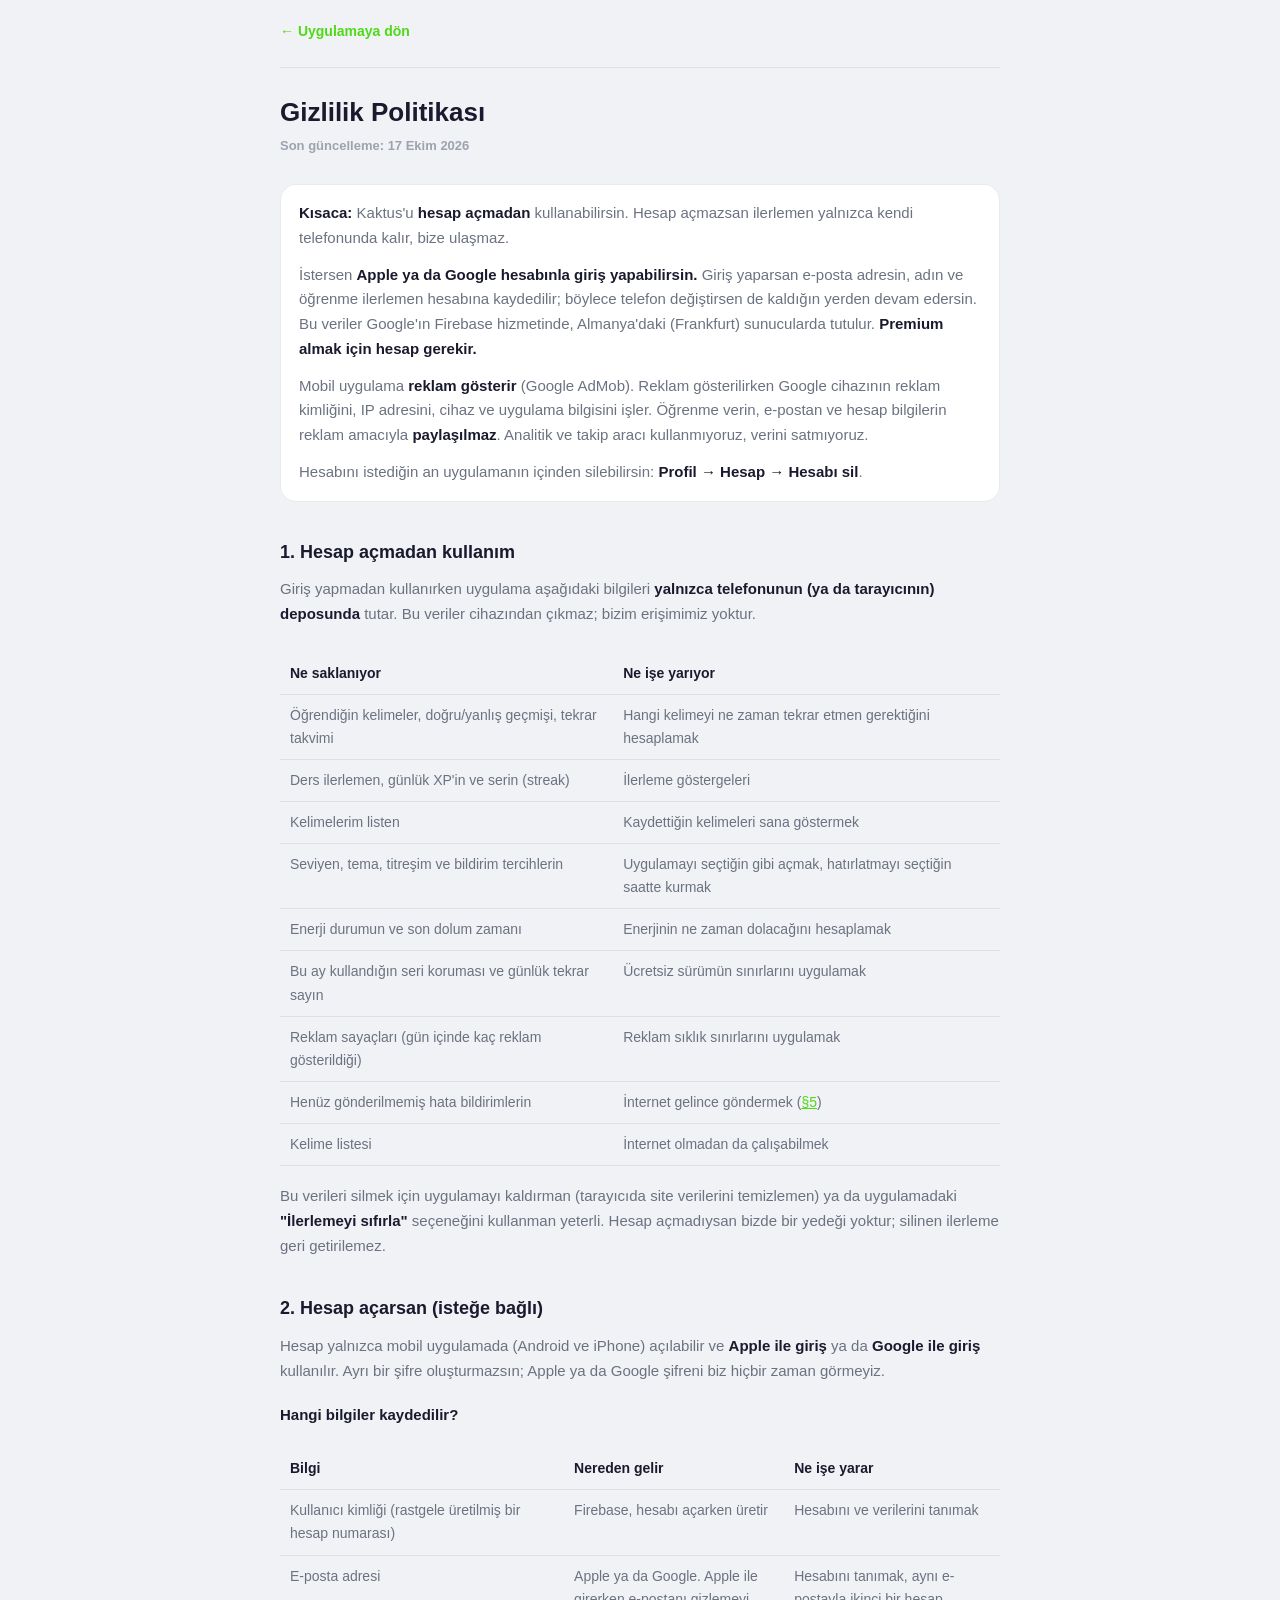
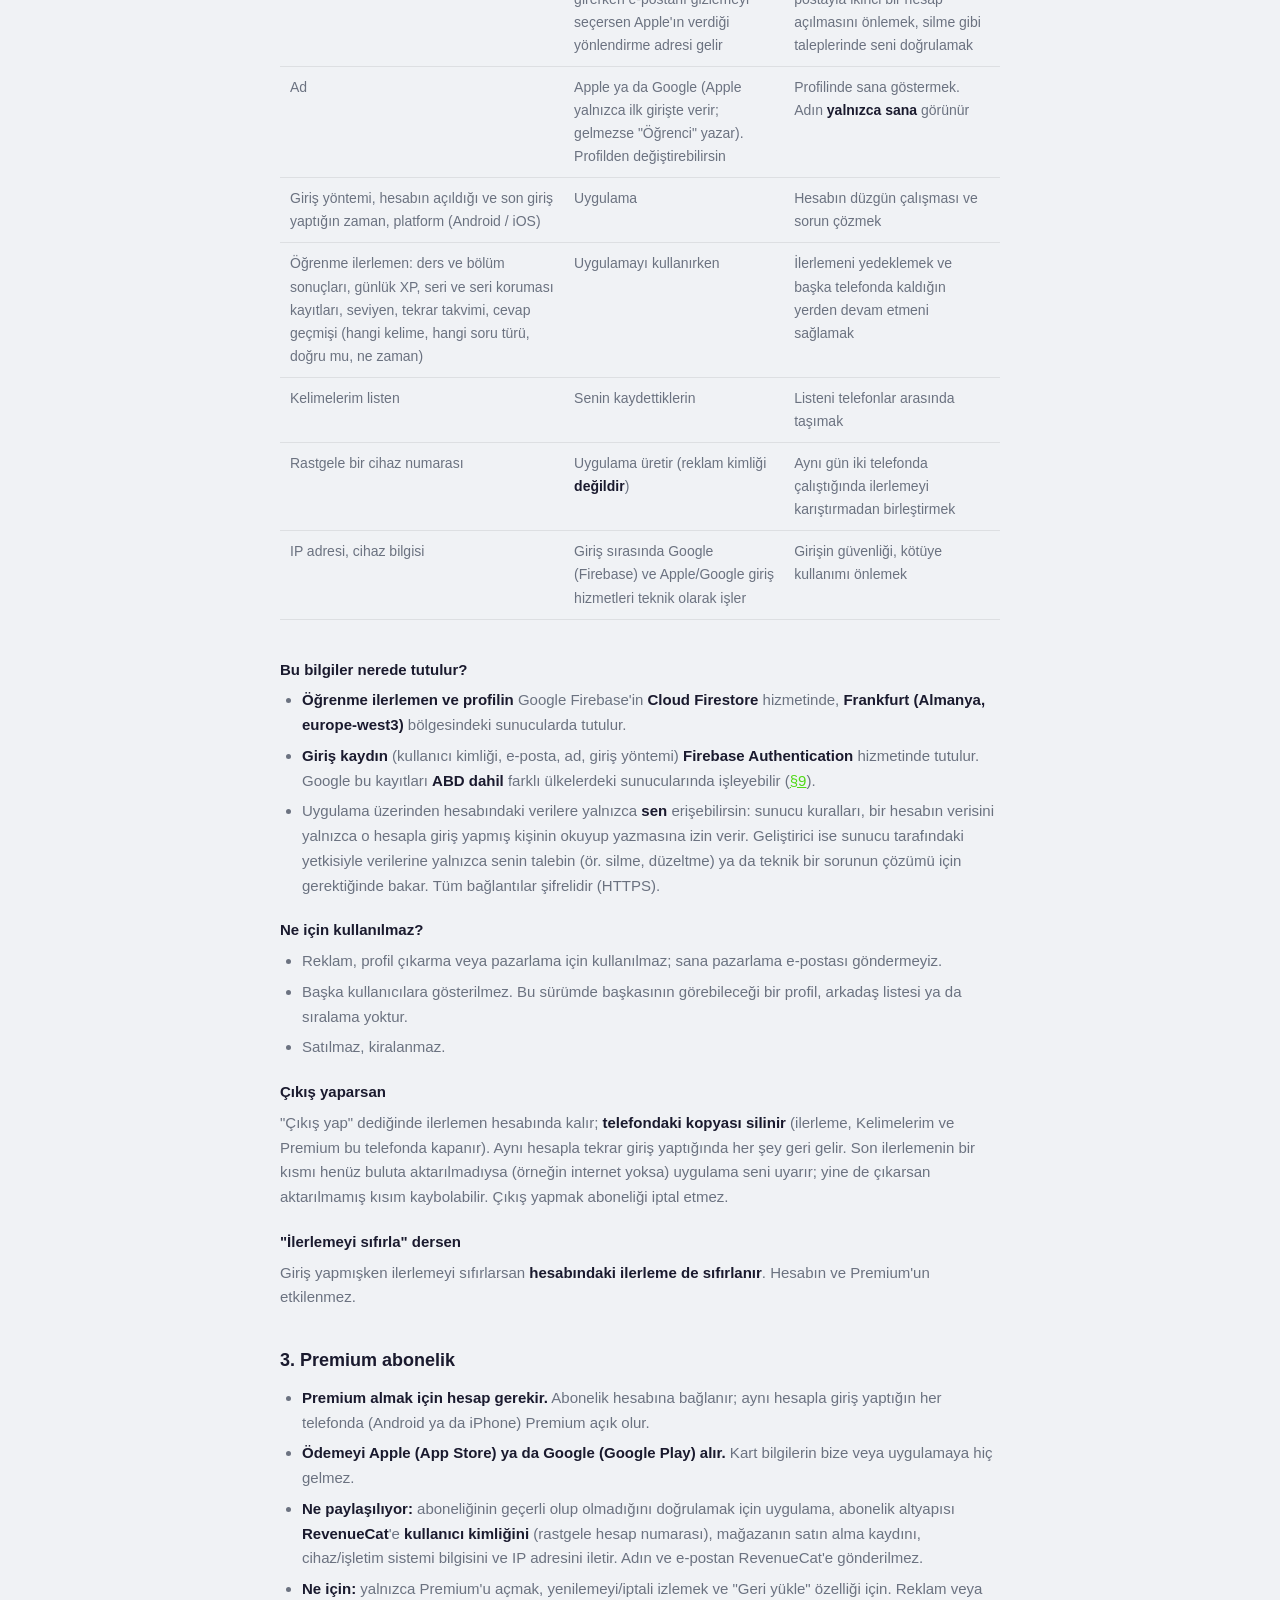
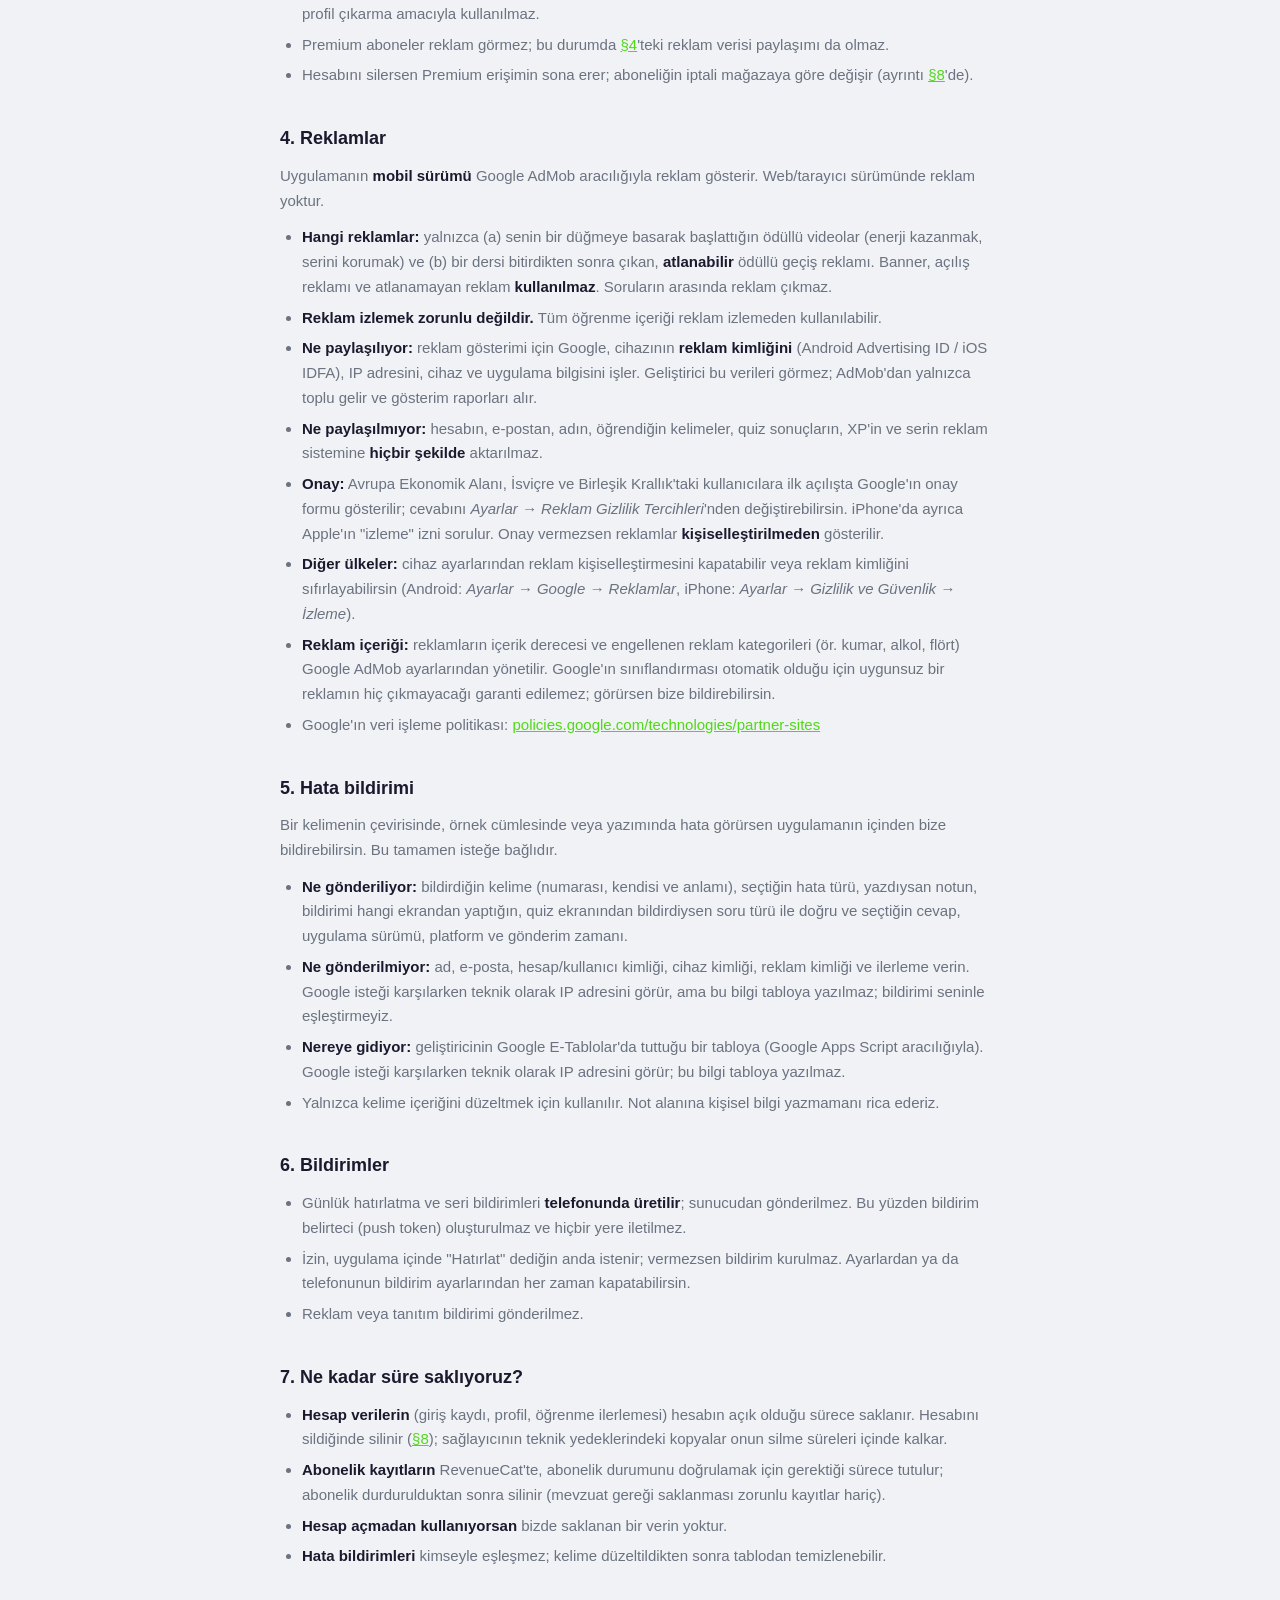
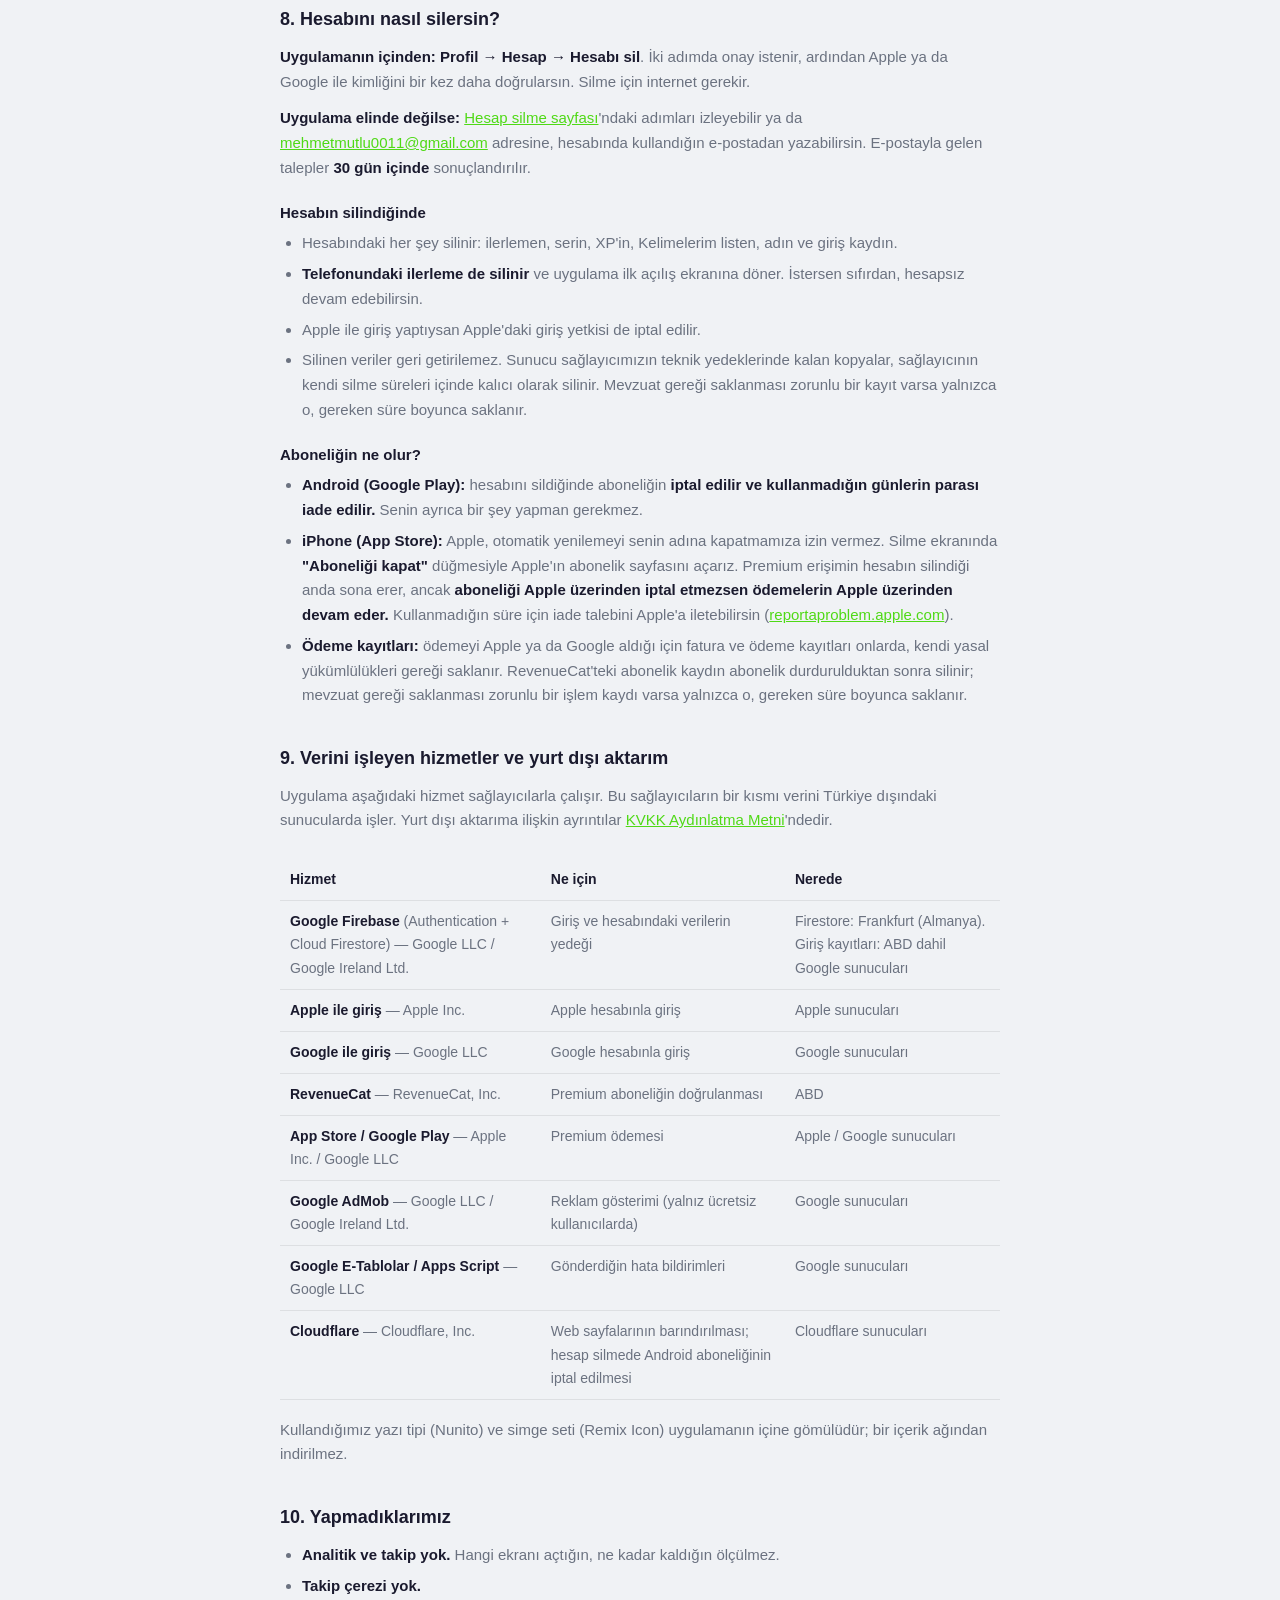
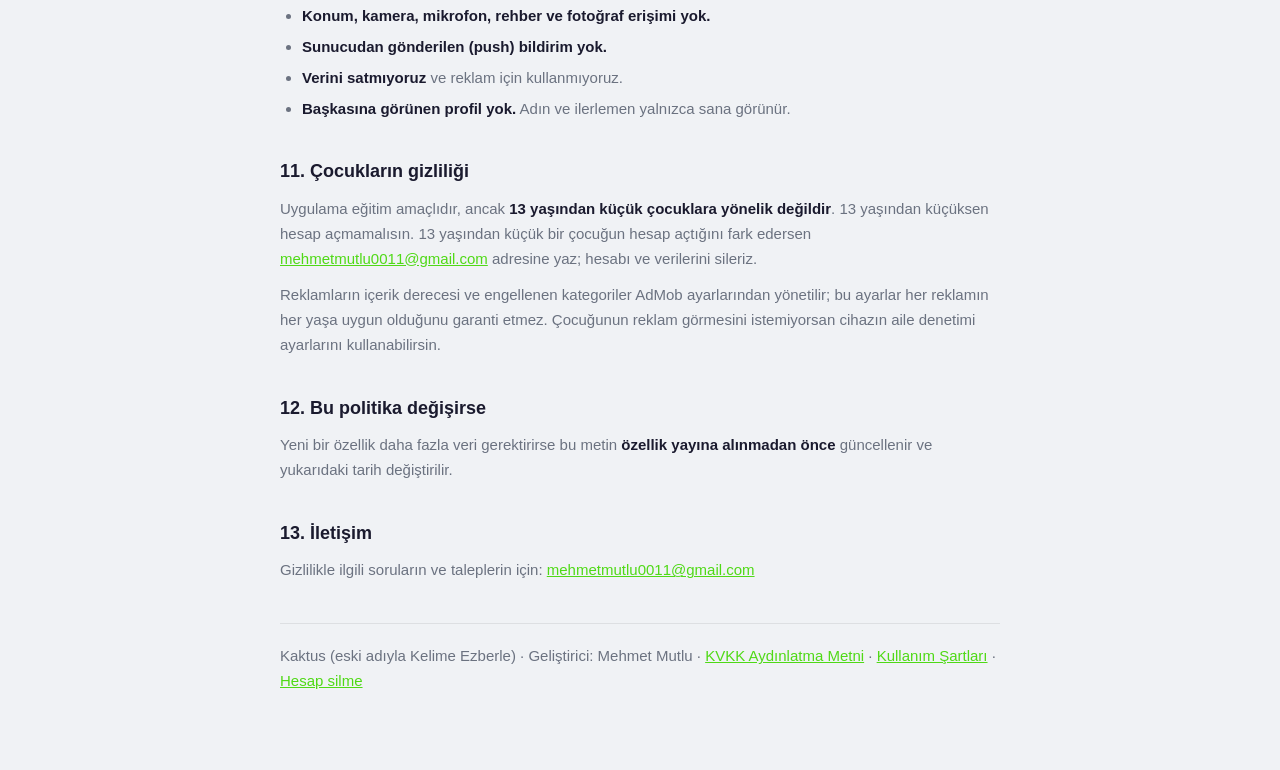
==== gizlilik.html @ 7b389cc6 "Yasal metinler guncellendi (kaynak: wordmaster/yasal)" ====
<!DOCTYPE html>
<html lang="tr">
<head>
<meta charset="UTF-8">
<meta name="viewport" content="width=device-width, initial-scale=1.0, viewport-fit=cover">
<meta name="theme-color" content="#0F172A">
<meta name="description" content="Kaktus gizlilik politikası — hangi verilerin saklandığı, kimlerin işlediği ve nasıl silebileceğin.">
<title>Gizlilik Politikası – Kaktus</title>
<link rel="icon" type="image/svg+xml" href="../favicon.svg">
<link rel="stylesheet" href="../css/vendor/nunito.css">
<link rel="stylesheet" href="yasal.css">
<script>
  /* Uygulamadaki tema secimini yansit (localStorage: wm_theme).
     Secim YOKSA cihazin temasina uyulur — sabit 'dark' varsayimi, telefonu
     acik temada olan kullaniciya koyu sayfa aciyordu (A5/A6 ile ayni karar).
     Okunamazsa koyu tema varsayilan kalir. */
  try {
    var tema = localStorage.getItem('wm_theme');
    if (tema !== 'light' && tema !== 'dark') {
      tema = (window.matchMedia && matchMedia('(prefers-color-scheme: light)').matches) ? 'light' : 'dark';
    }
    document.documentElement.dataset.theme = tema;
    var m = document.querySelector('meta[name="theme-color"]');
    if (m) m.setAttribute('content', tema === 'light' ? '#F0F2F5' : '#0F172A');
  } catch (e) { document.documentElement.dataset.theme = 'dark'; }
</script>
</head>
<body>
<div class="yasal-sarmal">
  <div class="yasal-ust">
    <a class="yasal-geri" href="../index.html">&larr; Uygulamaya dön</a>
  </div>


  <h1>Gizlilik Politikası</h1>
  <p class="yasal-tarih">Son güncelleme: 17 Ekim 2026</p>

  <div class="yasal-kutu">
    <p><strong>Kısaca:</strong> Kaktus'u <strong>hesap açmadan</strong> kullanabilirsin.
    Hesap açmazsan ilerlemen yalnızca kendi telefonunda kalır, bize ulaşmaz.</p>
    <p>İstersen <strong>Apple ya da Google hesabınla giriş yapabilirsin.</strong> Giriş yaparsan
    e-posta adresin, adın ve öğrenme ilerlemen hesabına kaydedilir; böylece telefon değiştirsen de
    kaldığın yerden devam edersin. Bu veriler Google'ın Firebase hizmetinde, Almanya'daki
    (Frankfurt) sunucularda tutulur. <strong>Premium almak için hesap gerekir.</strong></p>
    <p>Mobil uygulama <strong>reklam gösterir</strong> (Google AdMob). Reklam gösterilirken Google
    cihazının reklam kimliğini, IP adresini, cihaz ve uygulama bilgisini işler. Öğrenme verin,
    e-postan ve hesap bilgilerin reklam amacıyla <strong>paylaşılmaz</strong>. Analitik ve takip aracı kullanmıyoruz, verini satmıyoruz.</p>
    <p>Hesabını istediğin an uygulamanın içinden silebilirsin: <strong>Profil → Hesap → Hesabı sil</strong>.</p>
  </div>

  <h2 id="hesapsiz">1. Hesap açmadan kullanım</h2>
  <p>Giriş yapmadan kullanırken uygulama aşağıdaki bilgileri <strong>yalnızca telefonunun
  (ya da tarayıcının) deposunda</strong> tutar. Bu veriler cihazından çıkmaz; bizim erişimimiz yoktur.</p>

  <div class="yasal-kaydir">
  <table>
    <tr><th>Ne saklanıyor</th><th>Ne işe yarıyor</th></tr>
    <tr><td>Öğrendiğin kelimeler, doğru/yanlış geçmişi, tekrar takvimi</td><td>Hangi kelimeyi ne zaman tekrar etmen gerektiğini hesaplamak</td></tr>
    <tr><td>Ders ilerlemen, günlük XP'in ve serin (streak)</td><td>İlerleme göstergeleri</td></tr>
    <tr><td>Kelimelerim listen</td><td>Kaydettiğin kelimeleri sana göstermek</td></tr>
    <tr><td>Seviyen, tema, titreşim ve bildirim tercihlerin</td><td>Uygulamayı seçtiğin gibi açmak, hatırlatmayı seçtiğin saatte kurmak</td></tr>
    <tr><td>Enerji durumun ve son dolum zamanı</td><td>Enerjinin ne zaman dolacağını hesaplamak</td></tr>
    <tr><td>Bu ay kullandığın seri koruması ve günlük tekrar sayın</td><td>Ücretsiz sürümün sınırlarını uygulamak</td></tr>
    <tr><td>Reklam sayaçları (gün içinde kaç reklam gösterildiği)</td><td>Reklam sıklık sınırlarını uygulamak</td></tr>
    <tr><td>Henüz gönderilmemiş hata bildirimlerin</td><td>İnternet gelince göndermek (<a href="#hata-bildirimi">§5</a>)</td></tr>
    <tr><td>Kelime listesi</td><td>İnternet olmadan da çalışabilmek</td></tr>
  </table>
  </div>
  <p>Bu verileri silmek için uygulamayı kaldırman (tarayıcıda site verilerini temizlemen) ya da
  uygulamadaki <strong>"İlerlemeyi sıfırla"</strong> seçeneğini kullanman yeterli. Hesap
  açmadıysan bizde bir yedeği yoktur; silinen ilerleme geri getirilemez.</p>

  <h2 id="hesap">2. Hesap açarsan (isteğe bağlı)</h2>
  <p>Hesap yalnızca mobil uygulamada (Android ve iPhone) açılabilir ve
  <strong>Apple ile giriş</strong> ya da <strong>Google ile giriş</strong> kullanılır.
  Ayrı bir şifre oluşturmazsın; Apple ya da Google şifreni biz hiçbir zaman görmeyiz.</p>

  <h3>Hangi bilgiler kaydedilir?</h3>
  <div class="yasal-kaydir">
  <table>
    <tr><th>Bilgi</th><th>Nereden gelir</th><th>Ne işe yarar</th></tr>
    <tr><td>Kullanıcı kimliği (rastgele üretilmiş bir hesap numarası)</td><td>Firebase, hesabı açarken üretir</td><td>Hesabını ve verilerini tanımak</td></tr>
    <tr><td>E-posta adresi</td><td>Apple ya da Google. Apple ile girerken e-postanı gizlemeyi seçersen Apple'ın verdiği yönlendirme adresi gelir</td><td>Hesabını tanımak, aynı e-postayla ikinci bir hesap açılmasını önlemek, silme gibi taleplerinde seni doğrulamak</td></tr>
    <tr><td>Ad</td><td>Apple ya da Google (Apple yalnızca ilk girişte verir; gelmezse "Öğrenci" yazar). Profilden değiştirebilirsin</td><td>Profilinde sana göstermek. Adın <strong>yalnızca sana</strong> görünür</td></tr>
    <tr><td>Giriş yöntemi, hesabın açıldığı ve son giriş yaptığın zaman, platform (Android / iOS)</td><td>Uygulama</td><td>Hesabın düzgün çalışması ve sorun çözmek</td></tr>
    <tr><td>Öğrenme ilerlemen: ders ve bölüm sonuçları, günlük XP, seri ve seri koruması kayıtları, seviyen, tekrar takvimi, cevap geçmişi (hangi kelime, hangi soru türü, doğru mu, ne zaman)</td><td>Uygulamayı kullanırken</td><td>İlerlemeni yedeklemek ve başka telefonda kaldığın yerden devam etmeni sağlamak</td></tr>
    <tr><td>Kelimelerim listen</td><td>Senin kaydettiklerin</td><td>Listeni telefonlar arasında taşımak</td></tr>
    <tr><td>Rastgele bir cihaz numarası</td><td>Uygulama üretir (reklam kimliği <strong>değildir</strong>)</td><td>Aynı gün iki telefonda çalıştığında ilerlemeyi karıştırmadan birleştirmek</td></tr>
    <tr><td>IP adresi, cihaz bilgisi</td><td>Giriş sırasında Google (Firebase) ve Apple/Google giriş hizmetleri teknik olarak işler</td><td>Girişin güvenliği, kötüye kullanımı önlemek</td></tr>
  </table>
  </div>

  <h3>Bu bilgiler nerede tutulur?</h3>
  <ul>
    <li><strong>Öğrenme ilerlemen ve profilin</strong> Google Firebase'in
    <strong>Cloud Firestore</strong> hizmetinde, <strong>Frankfurt (Almanya, europe-west3)</strong>
    bölgesindeki sunucularda tutulur.</li>
    <li><strong>Giriş kaydın</strong> (kullanıcı kimliği, e-posta, ad, giriş yöntemi)
    <strong>Firebase Authentication</strong> hizmetinde tutulur. Google bu kayıtları
    <strong>ABD dahil</strong> farklı ülkelerdeki sunucularında işleyebilir
    (<a href="#yurt-disi">§9</a>).</li>
    <li>Uygulama üzerinden hesabındaki verilere yalnızca <strong>sen</strong> erişebilirsin: sunucu
    kuralları, bir hesabın verisini yalnızca o hesapla giriş yapmış kişinin okuyup yazmasına izin verir.
    Geliştirici ise sunucu tarafındaki yetkisiyle verilerine yalnızca senin talebin (ör. silme,
    düzeltme) ya da teknik bir sorunun çözümü için gerektiğinde bakar. Tüm bağlantılar şifrelidir (HTTPS).</li>
  </ul>

  <h3>Ne için kullanılmaz?</h3>
  <ul>
    <li>Reklam, profil çıkarma veya pazarlama için kullanılmaz; sana pazarlama e-postası göndermeyiz.</li>
    <li>Başka kullanıcılara gösterilmez. Bu sürümde başkasının görebileceği bir profil, arkadaş
    listesi ya da sıralama yoktur.</li>
    <li>Satılmaz, kiralanmaz.</li>
  </ul>

  <h3>Çıkış yaparsan</h3>
  <p>"Çıkış yap" dediğinde ilerlemen hesabında kalır; <strong>telefondaki kopyası silinir</strong>
  (ilerleme, Kelimelerim ve Premium bu telefonda kapanır). Aynı hesapla tekrar giriş yaptığında
  her şey geri gelir. Son ilerlemenin bir kısmı henüz buluta aktarılmadıysa (örneğin internet
  yoksa) uygulama seni uyarır; yine de çıkarsan aktarılmamış kısım kaybolabilir.
  Çıkış yapmak aboneliği iptal etmez.</p>

  <h3>"İlerlemeyi sıfırla" dersen</h3>
  <p>Giriş yapmışken ilerlemeyi sıfırlarsan <strong>hesabındaki ilerleme de sıfırlanır</strong>.
  Hesabın ve Premium'un etkilenmez.</p>

  <h2 id="premium">3. Premium abonelik</h2>
  <ul>
    <li><strong>Premium almak için hesap gerekir.</strong> Abonelik hesabına bağlanır; aynı hesapla
    giriş yaptığın her telefonda (Android ya da iPhone) Premium açık olur.</li>
    <li><strong>Ödemeyi Apple (App Store) ya da Google (Google Play) alır.</strong> Kart bilgilerin
    bize veya uygulamaya hiç gelmez.</li>
    <li><strong>Ne paylaşılıyor:</strong> aboneliğinin geçerli olup olmadığını doğrulamak için
    uygulama, abonelik altyapısı <strong>RevenueCat</strong>'e <strong>kullanıcı kimliğini</strong>
    (rastgele hesap numarası), mağazanın satın alma kaydını, cihaz/işletim sistemi bilgisini ve
    IP adresini iletir. Adın ve e-postan RevenueCat'e gönderilmez.</li>
    <li><strong>Ne için:</strong> yalnızca Premium'u açmak, yenilemeyi/iptali izlemek ve
    "Geri yükle" özelliği için. Reklam veya profil çıkarma amacıyla kullanılmaz.</li>
    <li>Premium aboneler reklam görmez; bu durumda <a href="#reklamlar">§4</a>'teki reklam
    verisi paylaşımı da olmaz.</li>
    <li>Hesabını silersen Premium erişimin sona erer; aboneliğin iptali mağazaya göre değişir
    (ayrıntı <a href="#silme">§8</a>'de).</li>
  </ul>

  <h2 id="reklamlar">4. Reklamlar</h2>
  <p>Uygulamanın <strong>mobil sürümü</strong> Google AdMob aracılığıyla reklam gösterir.
  Web/tarayıcı sürümünde reklam yoktur.</p>
  <ul>
    <li><strong>Hangi reklamlar:</strong> yalnızca (a) senin bir düğmeye basarak başlattığın
    ödüllü videolar (enerji kazanmak, serini korumak) ve (b) bir dersi bitirdikten sonra çıkan,
    <strong>atlanabilir</strong> ödüllü geçiş reklamı. Banner, açılış reklamı ve atlanamayan
    reklam <strong>kullanılmaz</strong>. Soruların arasında reklam çıkmaz.</li>
    <li><strong>Reklam izlemek zorunlu değildir.</strong> Tüm öğrenme içeriği reklam
    izlemeden kullanılabilir.</li>
    <li><strong>Ne paylaşılıyor:</strong> reklam gösterimi için Google, cihazının
    <strong>reklam kimliğini</strong> (Android Advertising ID / iOS IDFA), IP adresini, cihaz ve
    uygulama bilgisini işler. Geliştirici bu verileri görmez; AdMob'dan yalnızca toplu gelir ve
    gösterim raporları alır.</li>
    <li><strong>Ne paylaşılmıyor:</strong> hesabın, e-postan, adın, öğrendiğin kelimeler,
    quiz sonuçların, XP'in ve serin reklam sistemine <strong>hiçbir şekilde</strong> aktarılmaz.</li>
    <li><strong>Onay:</strong> Avrupa Ekonomik Alanı, İsviçre ve Birleşik Krallık'taki
    kullanıcılara ilk açılışta Google'ın onay formu gösterilir; cevabını
    <em>Ayarlar → Reklam Gizlilik Tercihleri</em>'nden değiştirebilirsin. iPhone'da ayrıca
    Apple'ın "izleme" izni sorulur. Onay vermezsen reklamlar <strong>kişiselleştirilmeden</strong>
    gösterilir.</li>
    <li><strong>Diğer ülkeler:</strong> cihaz ayarlarından reklam kişiselleştirmesini kapatabilir
    veya reklam kimliğini sıfırlayabilirsin (Android: <em>Ayarlar → Google → Reklamlar</em>,
    iPhone: <em>Ayarlar → Gizlilik ve Güvenlik → İzleme</em>).</li>
    <li><strong>Reklam içeriği:</strong> reklamların içerik derecesi ve engellenen reklam kategorileri
    (ör. kumar, alkol, flört) Google AdMob ayarlarından yönetilir. Google'ın sınıflandırması otomatik
    olduğu için uygunsuz bir reklamın hiç çıkmayacağı garanti edilemez; görürsen bize bildirebilirsin.</li>
    <li>Google'ın veri işleme politikası:
    <a href="https://policies.google.com/technologies/partner-sites" target="_blank" rel="noopener">policies.google.com/technologies/partner-sites</a></li>
  </ul>

  <h2 id="hata-bildirimi">5. Hata bildirimi</h2>
  <p>Bir kelimenin çevirisinde, örnek cümlesinde veya yazımında hata görürsen uygulamanın
  içinden bize bildirebilirsin. Bu tamamen isteğe bağlıdır.</p>
  <ul>
    <li><strong>Ne gönderiliyor:</strong> bildirdiğin kelime (numarası, kendisi ve anlamı),
    seçtiğin hata türü, yazdıysan notun, bildirimi hangi ekrandan yaptığın, quiz ekranından
    bildirdiysen soru türü ile doğru ve seçtiğin cevap, uygulama sürümü, platform ve gönderim zamanı.</li>
    <li><strong>Ne gönderilmiyor:</strong> ad, e-posta, hesap/kullanıcı kimliği, cihaz kimliği,
    reklam kimliği ve ilerleme verin. Google isteği karşılarken teknik olarak IP adresini görür,
    ama bu bilgi tabloya yazılmaz; bildirimi seninle eşleştirmeyiz.</li>
    <li><strong>Nereye gidiyor:</strong> geliştiricinin Google E-Tablolar'da tuttuğu bir tabloya
    (Google Apps Script aracılığıyla). Google isteği karşılarken teknik olarak IP adresini görür;
    bu bilgi tabloya yazılmaz.</li>
    <li>Yalnızca kelime içeriğini düzeltmek için kullanılır. Not alanına kişisel bilgi yazmamanı
    rica ederiz.</li>
  </ul>

  <h2 id="bildirimler">6. Bildirimler</h2>
  <ul>
    <li>Günlük hatırlatma ve seri bildirimleri <strong>telefonunda üretilir</strong>; sunucudan
    gönderilmez. Bu yüzden bildirim belirteci (push token) oluşturulmaz ve hiçbir yere iletilmez.</li>
    <li>İzin, uygulama içinde "Hatırlat" dediğin anda istenir; vermezsen bildirim kurulmaz.
    Ayarlardan ya da telefonunun bildirim ayarlarından her zaman kapatabilirsin.</li>
    <li>Reklam veya tanıtım bildirimi gönderilmez.</li>
  </ul>

  <h2 id="saklama">7. Ne kadar süre saklıyoruz?</h2>
  <ul>
    <li><strong>Hesap verilerin</strong> (giriş kaydı, profil, öğrenme ilerlemesi) hesabın açık
    olduğu sürece saklanır. Hesabını sildiğinde silinir (<a href="#silme">§8</a>); sağlayıcının
    teknik yedeklerindeki kopyalar onun silme süreleri içinde kalkar.</li>
    <li><strong>Abonelik kayıtların</strong> RevenueCat'te, abonelik durumunu doğrulamak için
    gerektiği sürece tutulur; abonelik durdurulduktan sonra silinir (mevzuat gereği saklanması
    zorunlu kayıtlar hariç).</li>
    <li><strong>Hesap açmadan kullanıyorsan</strong> bizde saklanan bir verin yoktur.</li>
    <li><strong>Hata bildirimleri</strong> kimseyle eşleşmez; kelime düzeltildikten sonra
    tablodan temizlenebilir.</li>
  </ul>

  <h2 id="silme">8. Hesabını nasıl silersin?</h2>
  <p><strong>Uygulamanın içinden:</strong> <strong>Profil → Hesap → Hesabı sil</strong>.
  İki adımda onay istenir, ardından Apple ya da Google ile kimliğini bir kez daha doğrularsın.
  Silme için internet gerekir.</p>
  <p><strong>Uygulama elinde değilse:</strong> <a href="hesap-sil.html">Hesap silme sayfası</a>'ndaki
  adımları izleyebilir ya da <a href="mailto:mehmetmutlu0011@gmail.com">mehmetmutlu0011@gmail.com</a>
  adresine, hesabında kullandığın e-postadan yazabilirsin. E-postayla gelen talepler
  <strong>30 gün içinde</strong> sonuçlandırılır.</p>

  <h3>Hesabın silindiğinde</h3>
  <ul>
    <li>Hesabındaki her şey silinir: ilerlemen, serin, XP'in, Kelimelerim listen, adın ve giriş kaydın.</li>
    <li><strong>Telefonundaki ilerleme de silinir</strong> ve uygulama ilk açılış ekranına döner.
    İstersen sıfırdan, hesapsız devam edebilirsin.</li>
    <li>Apple ile giriş yaptıysan Apple'daki giriş yetkisi de iptal edilir.</li>
    <li>Silinen veriler geri getirilemez. Sunucu sağlayıcımızın teknik yedeklerinde kalan
    kopyalar, sağlayıcının kendi silme süreleri içinde kalıcı olarak silinir. Mevzuat gereği
    saklanması zorunlu bir kayıt varsa yalnızca o, gereken süre boyunca saklanır.</li>
  </ul>

  <h3>Aboneliğin ne olur?</h3>
  <ul>
    <li><strong>Android (Google Play):</strong> hesabını sildiğinde aboneliğin
    <strong>iptal edilir ve kullanmadığın günlerin parası iade edilir.</strong> Senin ayrıca bir
    şey yapman gerekmez.</li>
    <li><strong>iPhone (App Store):</strong> Apple, otomatik yenilemeyi senin adına kapatmamıza
    izin vermez. Silme ekranında <strong>"Aboneliği kapat"</strong> düğmesiyle Apple'ın
    abonelik sayfasını açarız. Premium erişimin hesabın silindiği anda sona erer, ancak
    <strong>aboneliği Apple üzerinden iptal etmezsen ödemelerin Apple üzerinden devam eder.</strong>
    Kullanmadığın süre için iade talebini Apple'a iletebilirsin
    (<a href="https://reportaproblem.apple.com" target="_blank" rel="noopener">reportaproblem.apple.com</a>).</li>
    <li><strong>Ödeme kayıtları:</strong> ödemeyi Apple ya da Google aldığı için fatura ve ödeme
    kayıtları onlarda, kendi yasal yükümlülükleri gereği saklanır. RevenueCat'teki abonelik
    kaydın abonelik durdurulduktan sonra silinir; mevzuat gereği saklanması zorunlu bir işlem
    kaydı varsa yalnızca o, gereken süre boyunca saklanır.</li>
  </ul>

  <h2 id="hizmetler">9. Verini işleyen hizmetler ve yurt dışı aktarım</h2>
  <p id="yurt-disi">Uygulama aşağıdaki hizmet sağlayıcılarla çalışır. Bu sağlayıcıların bir kısmı
  verini Türkiye dışındaki sunucularda işler. Yurt dışı aktarıma ilişkin ayrıntılar
  <a href="kvkk.html">KVKK Aydınlatma Metni</a>'ndedir.</p>
  <div class="yasal-kaydir">
  <table>
    <tr><th>Hizmet</th><th>Ne için</th><th>Nerede</th></tr>
    <tr><td><strong>Google Firebase</strong> (Authentication + Cloud Firestore) — Google LLC / Google Ireland Ltd.</td><td>Giriş ve hesabındaki verilerin yedeği</td><td>Firestore: Frankfurt (Almanya). Giriş kayıtları: ABD dahil Google sunucuları</td></tr>
    <tr><td><strong>Apple ile giriş</strong> — Apple Inc.</td><td>Apple hesabınla giriş</td><td>Apple sunucuları</td></tr>
    <tr><td><strong>Google ile giriş</strong> — Google LLC</td><td>Google hesabınla giriş</td><td>Google sunucuları</td></tr>
    <tr><td><strong>RevenueCat</strong> — RevenueCat, Inc.</td><td>Premium aboneliğin doğrulanması</td><td>ABD</td></tr>
    <tr><td><strong>App Store / Google Play</strong> — Apple Inc. / Google LLC</td><td>Premium ödemesi</td><td>Apple / Google sunucuları</td></tr>
    <tr><td><strong>Google AdMob</strong> — Google LLC / Google Ireland Ltd.</td><td>Reklam gösterimi (yalnız ücretsiz kullanıcılarda)</td><td>Google sunucuları</td></tr>
    <tr><td><strong>Google E-Tablolar / Apps Script</strong> — Google LLC</td><td>Gönderdiğin hata bildirimleri</td><td>Google sunucuları</td></tr>
    <tr><td><strong>Cloudflare</strong> — Cloudflare, Inc.</td><td>Web sayfalarının barındırılması; hesap silmede Android aboneliğinin iptal edilmesi</td><td>Cloudflare sunucuları</td></tr>
  </table>
  </div>
  <p>Kullandığımız yazı tipi (Nunito) ve simge seti (Remix Icon) uygulamanın içine gömülüdür;
  bir içerik ağından indirilmez.</p>

  <h2 id="olmayanlar">10. Yapmadıklarımız</h2>
  <ul>
    <li><strong>Analitik ve takip yok.</strong> Hangi ekranı açtığın, ne kadar kaldığın ölçülmez.</li>
    <li><strong>Takip çerezi yok.</strong></li>
    <li><strong>Konum, kamera, mikrofon, rehber ve fotoğraf erişimi yok.</strong></li>
    <li><strong>Sunucudan gönderilen (push) bildirim yok.</strong></li>
    <li><strong>Verini satmıyoruz</strong> ve reklam için kullanmıyoruz.</li>
    <li><strong>Başkasına görünen profil yok.</strong> Adın ve ilerlemen yalnızca sana görünür.</li>
  </ul>

  <h2 id="cocuklar">11. Çocukların gizliliği</h2>
  <p>Uygulama eğitim amaçlıdır, ancak <strong>13 yaşından küçük çocuklara yönelik
  değildir</strong>. 13 yaşından küçüksen hesap açmamalısın.
  13 yaşından küçük bir çocuğun hesap açtığını fark edersen
  <a href="mailto:mehmetmutlu0011@gmail.com">mehmetmutlu0011@gmail.com</a> adresine yaz; hesabı ve verilerini sileriz.</p>
  <p>Reklamların içerik derecesi ve engellenen kategoriler AdMob ayarlarından yönetilir; bu
  ayarlar her reklamın her yaşa uygun olduğunu garanti etmez. Çocuğunun reklam görmesini
  istemiyorsan cihazın aile denetimi ayarlarını kullanabilirsin.</p>

  <h2>12. Bu politika değişirse</h2>
  <p>Yeni bir özellik daha fazla veri gerektirirse bu metin <strong>özellik yayına alınmadan önce</strong>
  güncellenir ve yukarıdaki tarih değiştirilir.</p>

  <h2>13. İletişim</h2>
  <p>Gizlilikle ilgili soruların ve taleplerin için:
  <a href="mailto:mehmetmutlu0011@gmail.com">mehmetmutlu0011@gmail.com</a></p>

  <div class="yasal-alt">
    <p>Kaktus (eski adıyla Kelime Ezberle) · Geliştirici: Mehmet Mutlu ·
    <a href="kvkk.html">KVKK Aydınlatma Metni</a> ·
    <a href="kullanim-sartlari.html">Kullanım Şartları</a> ·
    <a href="hesap-sil.html">Hesap silme</a></p>
  </div>
</div>
</body>
</html>
---- yasal.css ----
/* ============================================
   Yasal sayfalar — ortak stil (FAZ 3B)
   Oturum 3 (2026-09-12)

   Uygulamanin tasarim belirteclerini tekrar tanimlar. style.css'i
   yuklemiyoruz: o dosya uygulama kabugunun tamami (quiz, yol, nav) ve
   bu sayfalarin hicbirine ihtiyaci yok — 645 satirlik bir dosyayi uc
   metin sayfasi icin tasimak gereksiz.

   Tema: uygulama secimi localStorage'da (wm_theme). Her sayfa <head>
   icindeki kucuk betikle bunu okuyup data-theme'i isaretliyor.
   ============================================ */

:root, [data-theme="dark"] {
  --bg-primary: #0F172A;
  --bg-card: rgba(30, 41, 59, .95);
  --border-color: rgba(148, 163, 184, .12);
  --text-primary: #F1F5F9;
  --text-secondary: #94A3B8;
  --text-tertiary: #64748B;
}
[data-theme="light"] {
  --bg-primary: #F0F2F5;
  --bg-card: rgba(255, 255, 255, .97);
  --border-color: rgba(0, 0, 0, .08);
  --text-primary: #1A1A2E;
  --text-secondary: #6B7280;
  --text-tertiary: #9CA3AF;
}
:root { --green: #4FD916; --radius: 16px; }

* , *::before, *::after { margin: 0; padding: 0; box-sizing: border-box; }

body {
  font-family: 'Nunito', -apple-system, BlinkMacSystemFont, 'Segoe UI', sans-serif;
  background: var(--bg-primary);
  color: var(--text-primary);
  line-height: 1.65;
  -webkit-font-smoothing: antialiased;
  /* Guvenli alan: bu sayfalar SPA kabugunun DISINDA, style.css'i
     yuklemiyorlar; yani uygulamadaki centik duzeltmesi buraya ulasmiyordu ve
     baslik S24'te delikli ekranin altinda kaliyordu (A4).
     env(...) centiksiz cihazda ve tarayicida 0 doner, tek kural her yerde
     dogru calisir. Yatay insetler katlanabilir/centikli cihazlarin yan
     bosluklari icin. */
  padding-top: env(safe-area-inset-top, 0px);
  padding-left: calc(20px + env(safe-area-inset-left, 0px));
  padding-right: calc(20px + env(safe-area-inset-right, 0px));
  padding-bottom: calc(64px + env(safe-area-inset-bottom, 0px));
}

.yasal-sarmal { max-width: 720px; margin: 0 auto; }

.yasal-ust {
  display: flex; align-items: center; gap: 12px;
  padding: 20px 0 24px;
  border-bottom: 1px solid var(--border-color);
  margin-bottom: 28px;
}
.yasal-geri {
  display: inline-flex; align-items: center; gap: 6px;
  color: var(--green); text-decoration: none;
  font-weight: 800; font-size: 14px;
}
.yasal-geri:hover { text-decoration: underline; }

h1 { font-size: 26px; font-weight: 900; line-height: 1.25; margin-bottom: 6px; }
.yasal-tarih { color: var(--text-tertiary); font-size: 13px; font-weight: 600; margin-bottom: 28px; }

h2 {
  font-size: 18px; font-weight: 800;
  margin: 32px 0 10px;
  padding-top: 4px;
}
h3 { font-size: 15px; font-weight: 800; margin: 20px 0 6px; color: var(--text-primary); }

p, li { color: var(--text-secondary); font-size: 15px; }
p { margin-bottom: 12px; }
ul, ol { margin: 0 0 14px 22px; }
li { margin-bottom: 6px; }
strong { color: var(--text-primary); font-weight: 800; }
a { color: var(--green); }

.yasal-kutu {
  background: var(--bg-card);
  border: 1px solid var(--border-color);
  border-radius: var(--radius);
  padding: 16px 18px;
  margin: 20px 0;
}
.yasal-kutu p:last-child { margin-bottom: 0; }

table { width: 100%; border-collapse: collapse; margin: 14px 0 18px; font-size: 14px; }
th, td { text-align: left; padding: 9px 10px; border-bottom: 1px solid var(--border-color); vertical-align: top; }
th { color: var(--text-primary); font-weight: 800; }
td { color: var(--text-secondary); }
.yasal-kaydir { overflow-x: auto; }

.yasal-alt {
  margin-top: 40px; padding-top: 20px;
  border-top: 1px solid var(--border-color);
  color: var(--text-tertiary); font-size: 13px;
}
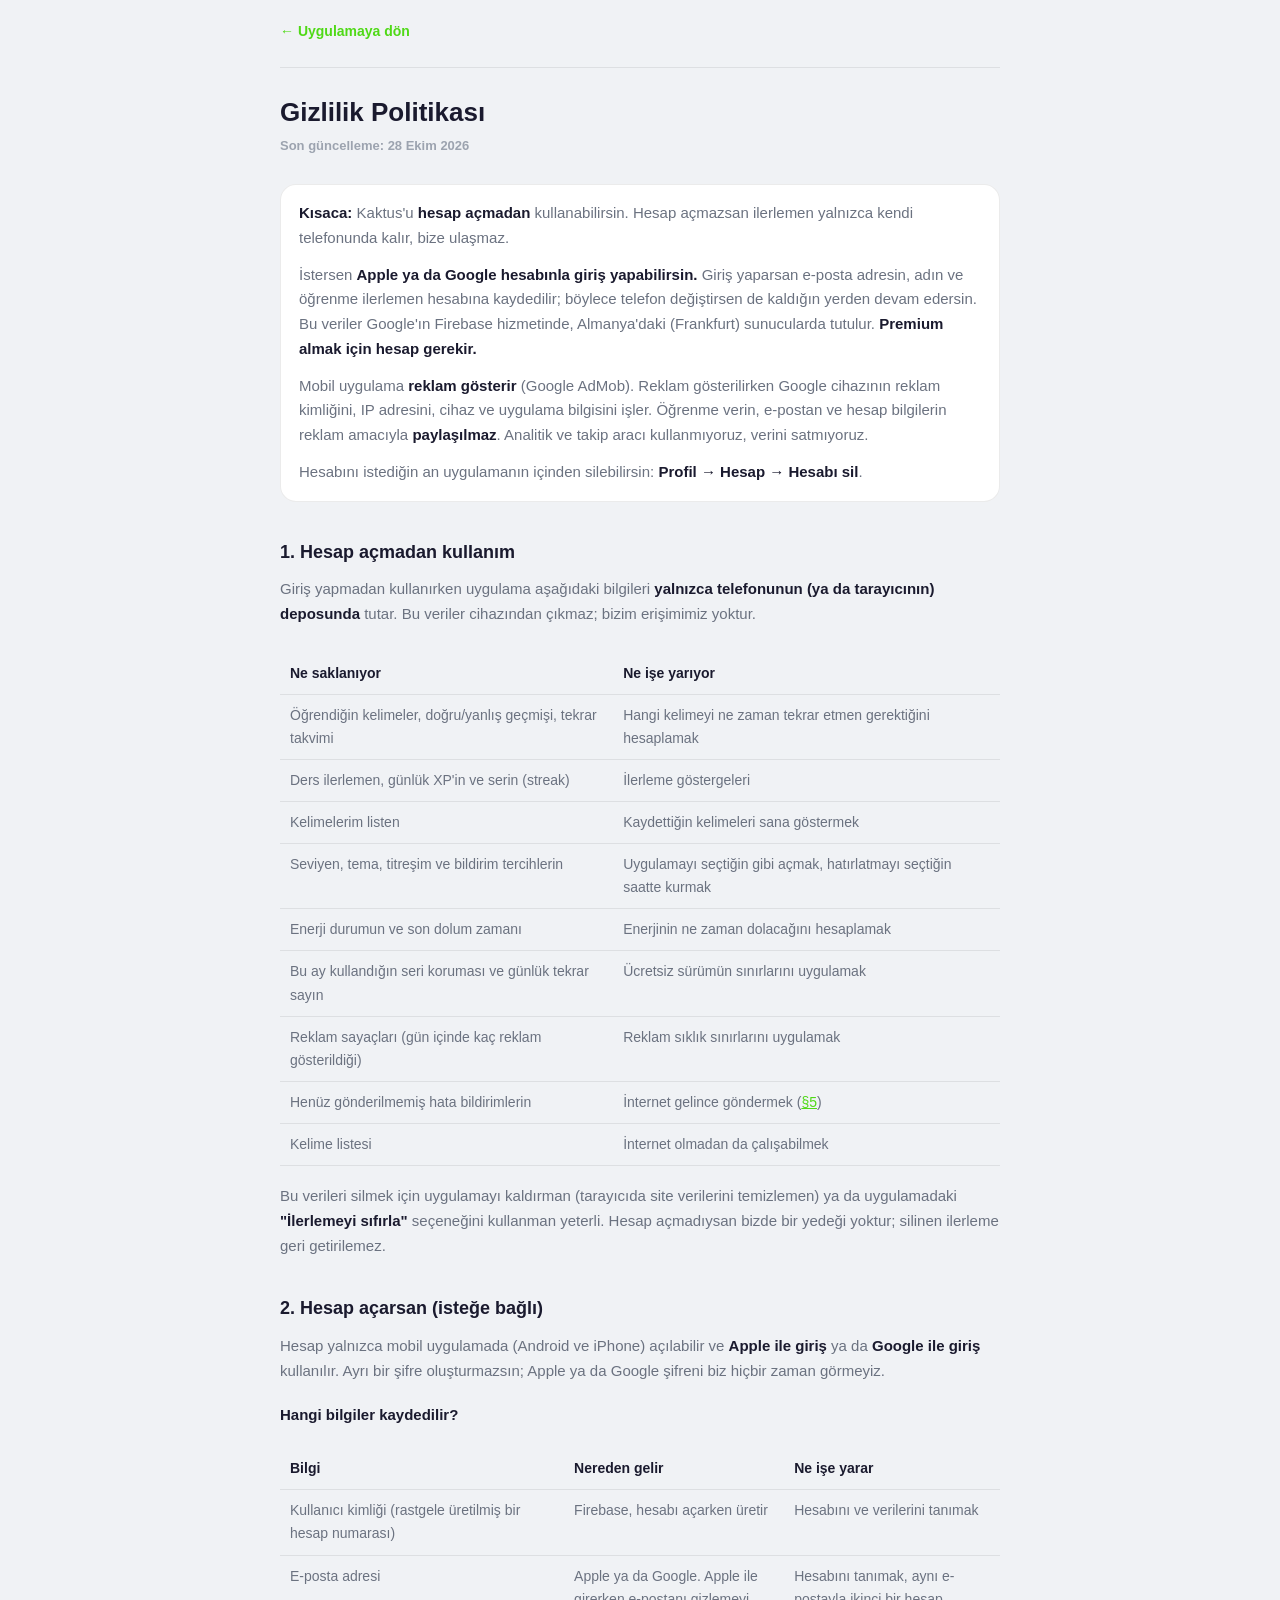
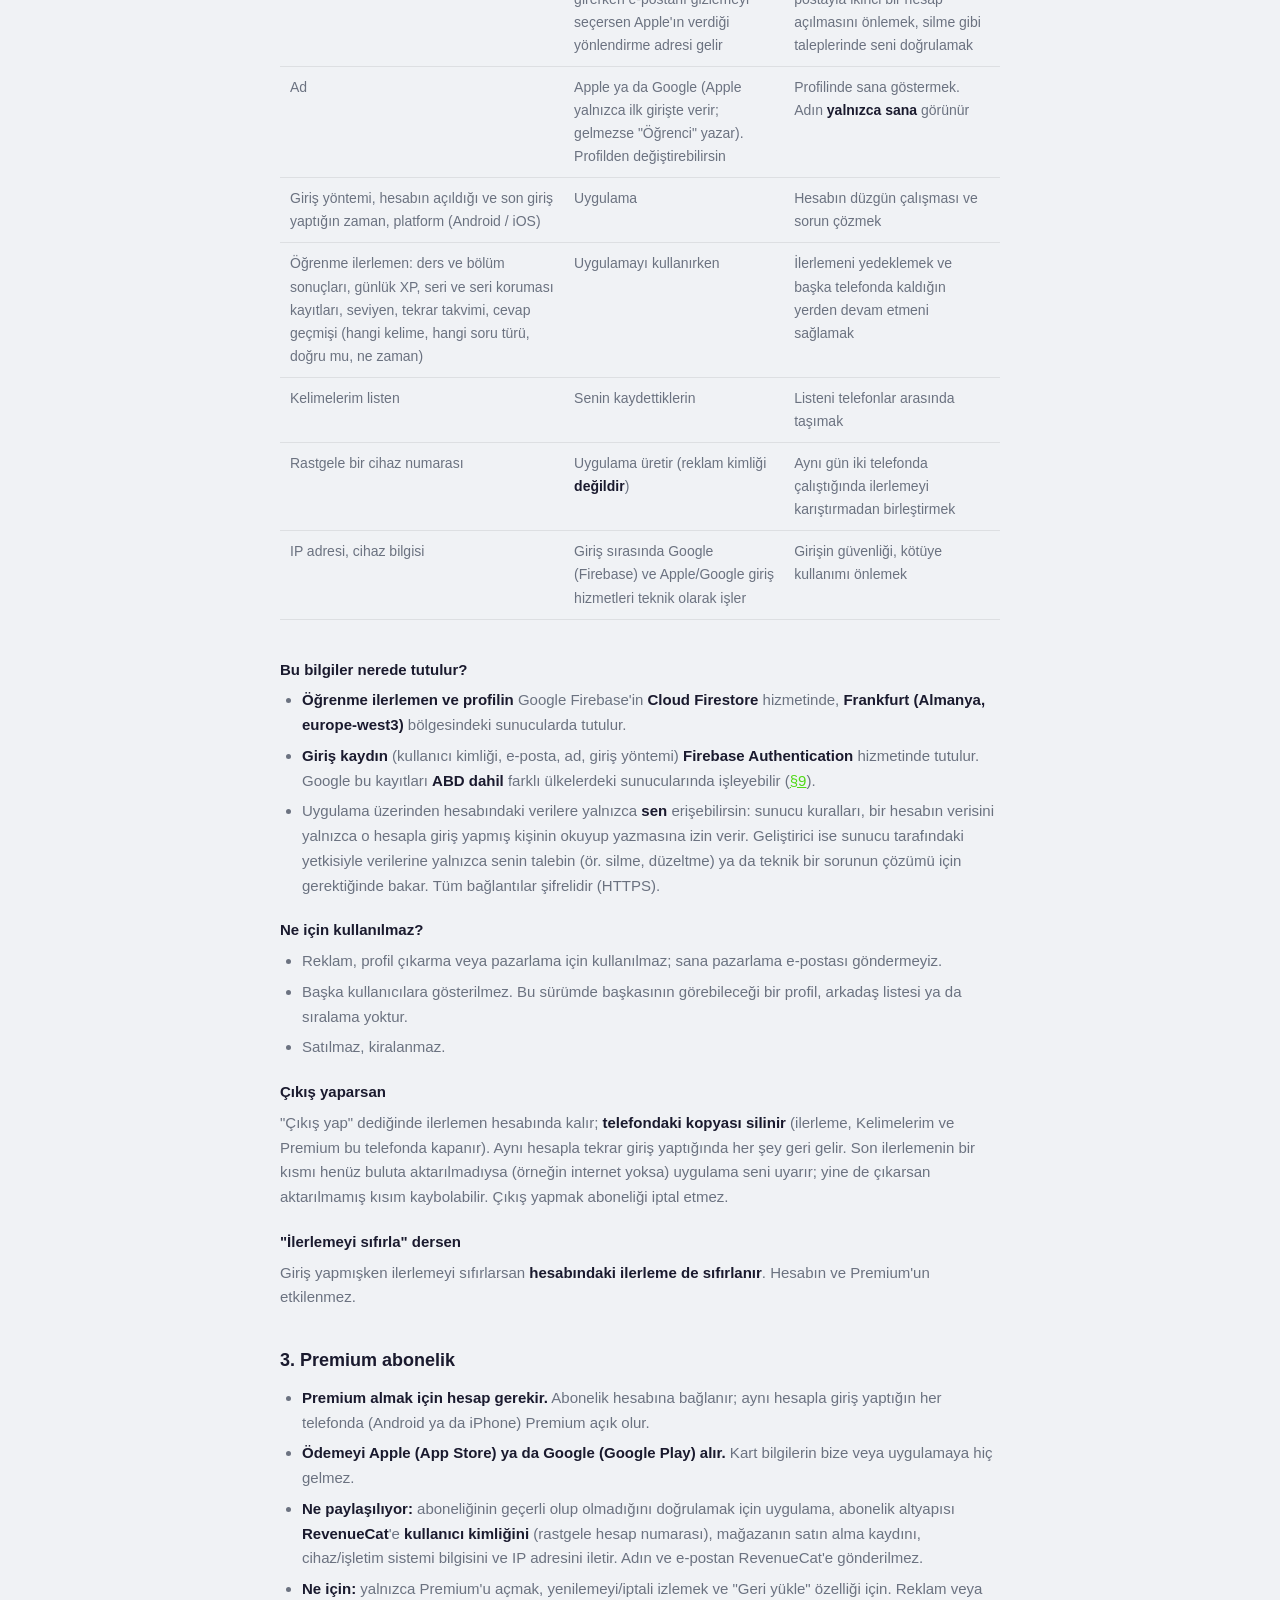
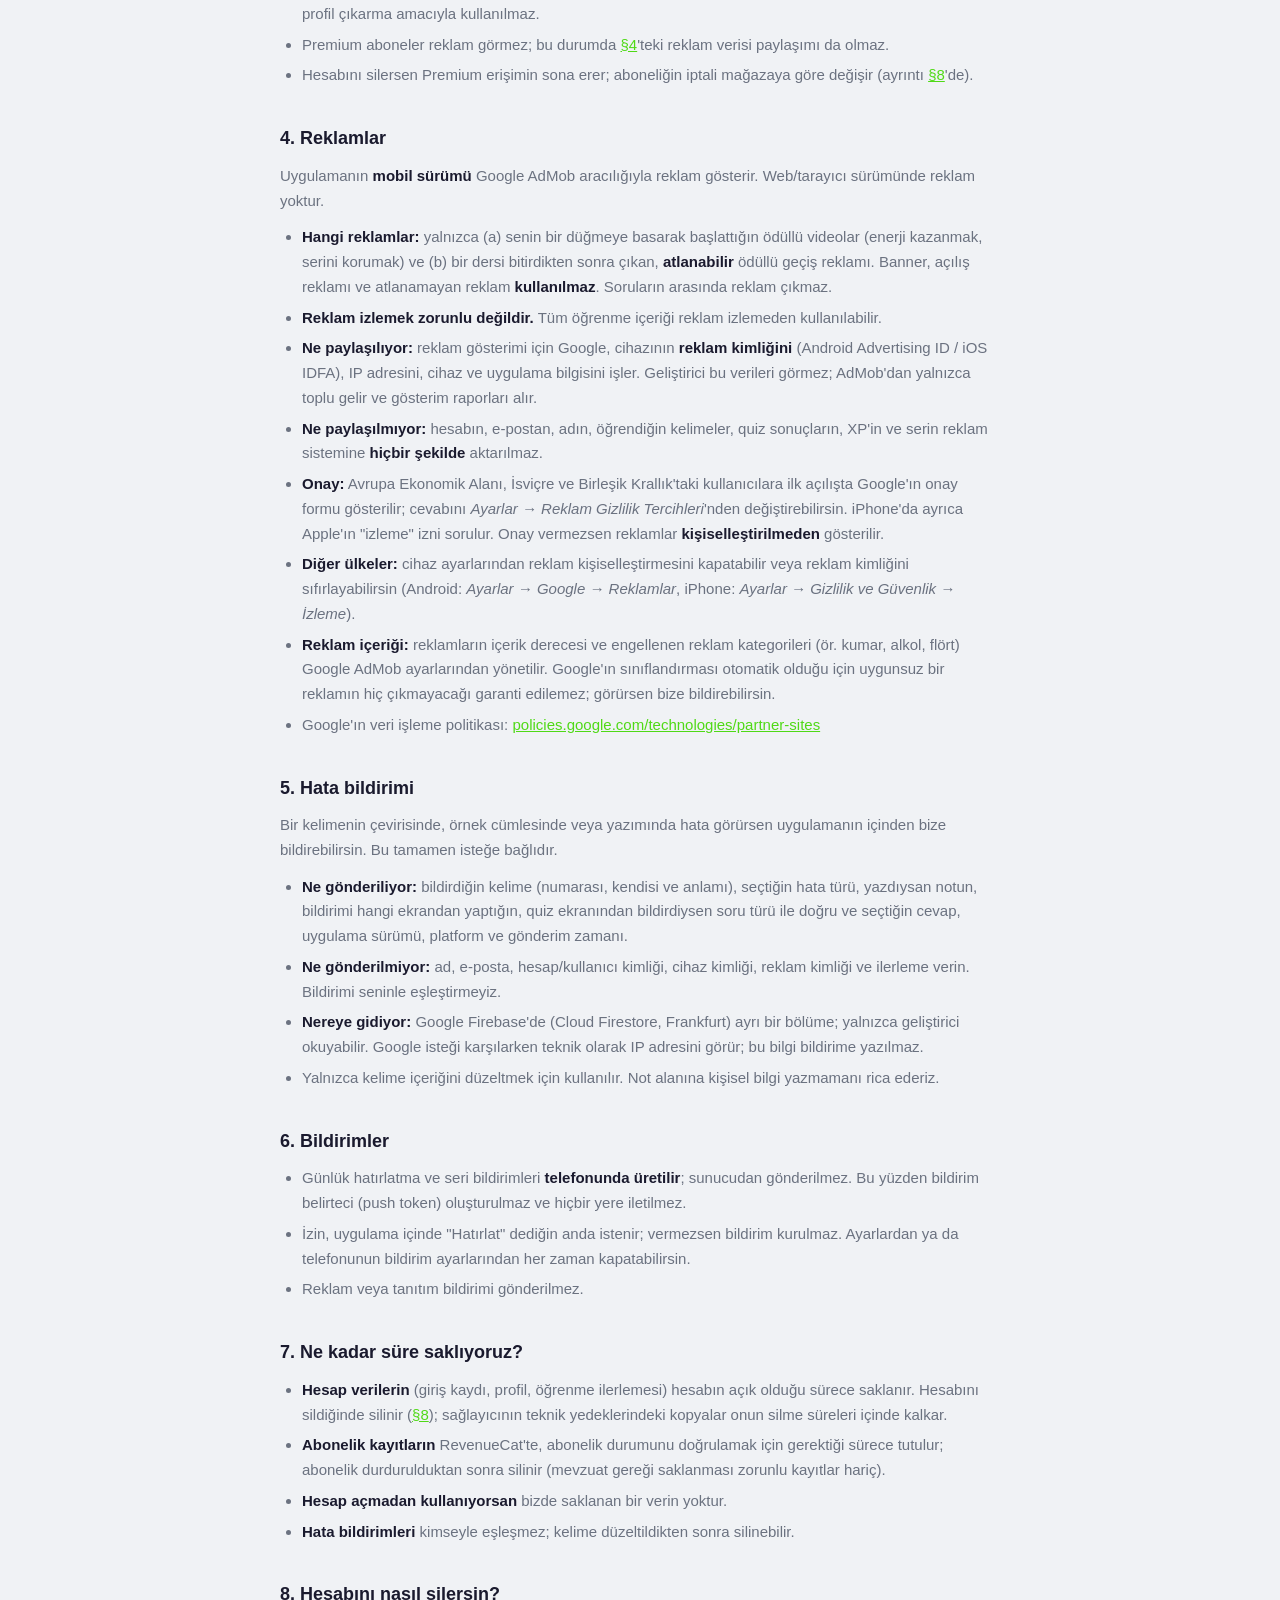
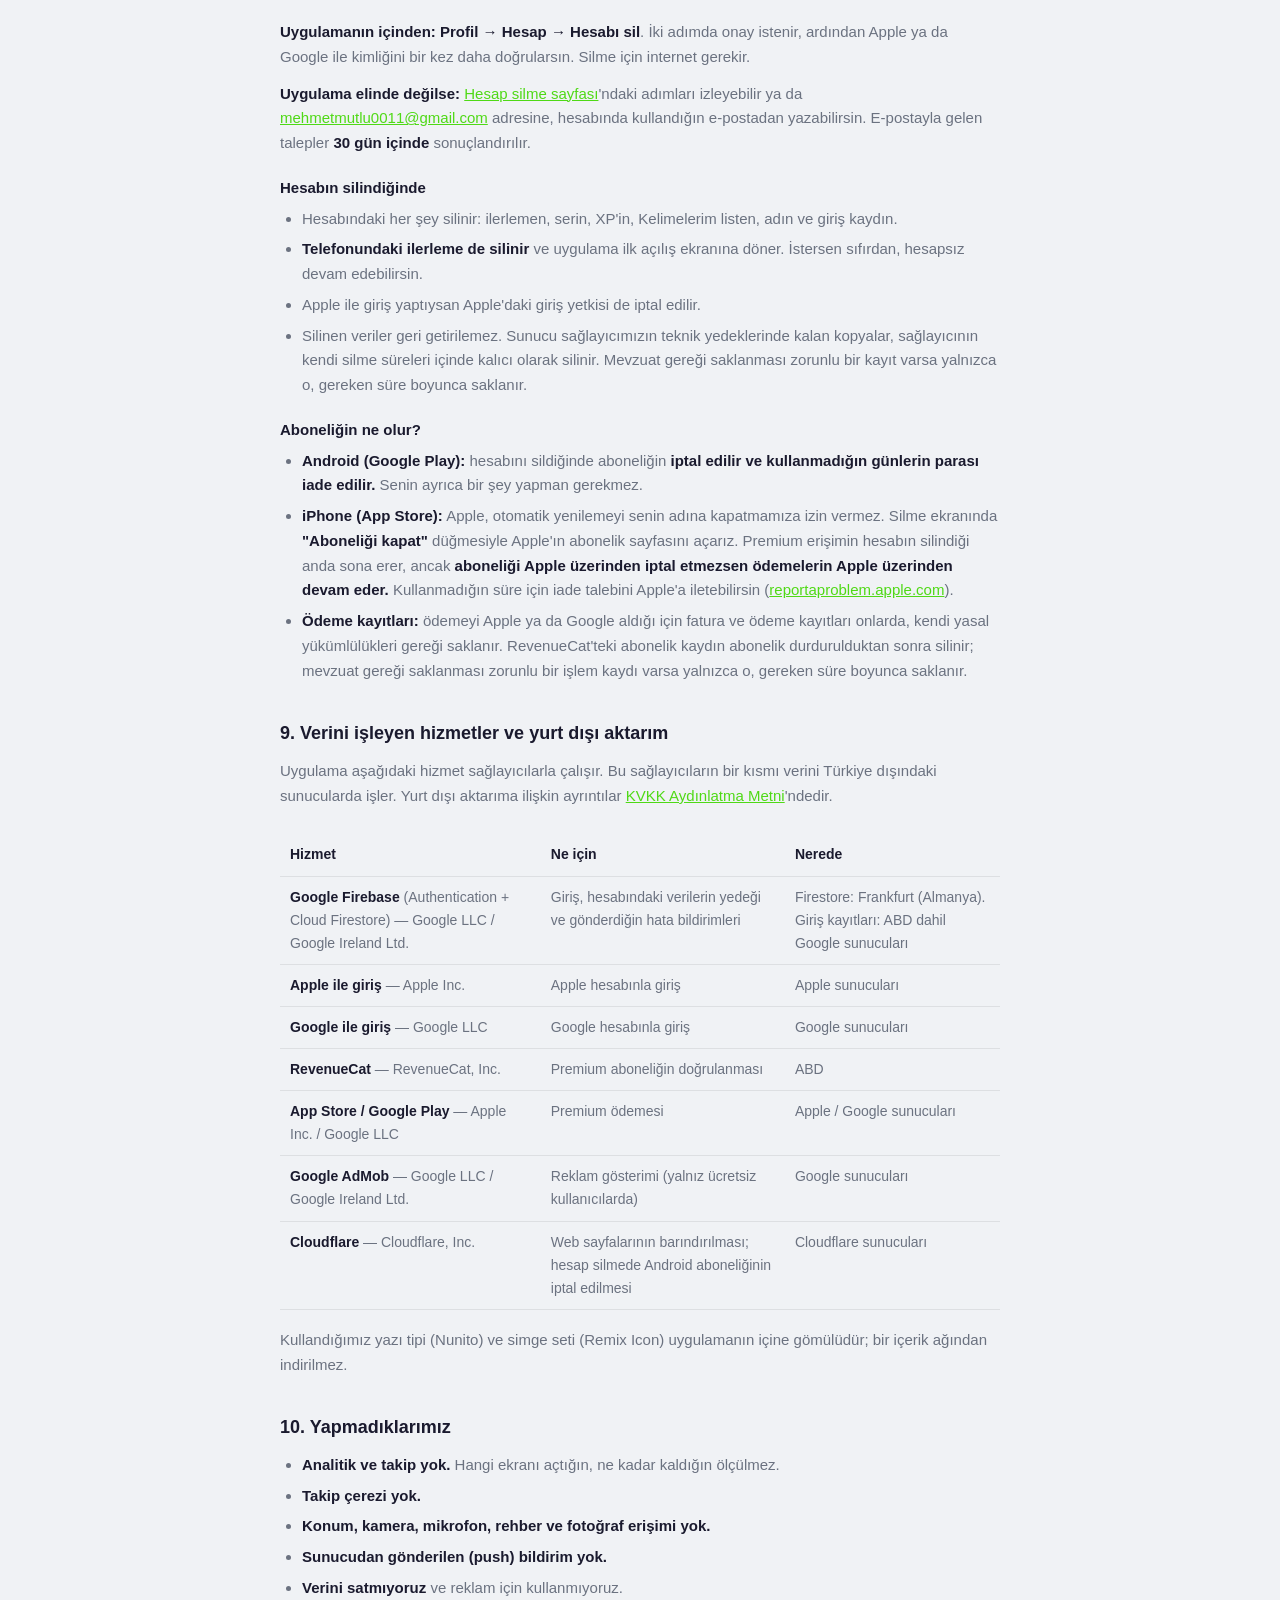
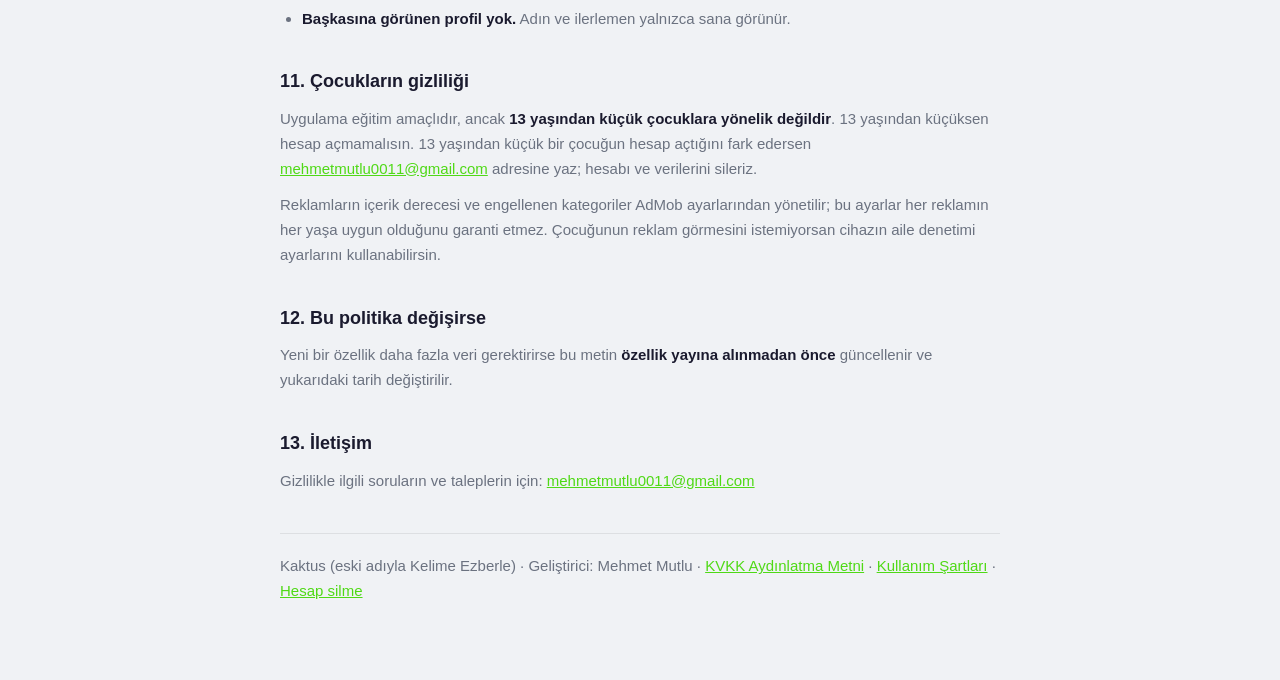
==== commit ca717e36: "Yasal metinler guncellendi (kaynak: wordmaster/yasal)" ====
--- a/gizlilik.html
+++ b/gizlilik.html
@@ -33,7 +33,7 @@
 
 
   <h1>Gizlilik Politikası</h1>
-  <p class="yasal-tarih">Son güncelleme: 17 Ekim 2026</p>
+  <p class="yasal-tarih">Son güncelleme: 28 Ekim 2026</p>
 
   <div class="yasal-kutu">
     <p><strong>Kısaca:</strong> Kaktus'u <strong>hesap açmadan</strong> kullanabilirsin.
@@ -181,11 +181,10 @@
     seçtiğin hata türü, yazdıysan notun, bildirimi hangi ekrandan yaptığın, quiz ekranından
     bildirdiysen soru türü ile doğru ve seçtiğin cevap, uygulama sürümü, platform ve gönderim zamanı.</li>
     <li><strong>Ne gönderilmiyor:</strong> ad, e-posta, hesap/kullanıcı kimliği, cihaz kimliği,
-    reklam kimliği ve ilerleme verin. Google isteği karşılarken teknik olarak IP adresini görür,
-    ama bu bilgi tabloya yazılmaz; bildirimi seninle eşleştirmeyiz.</li>
-    <li><strong>Nereye gidiyor:</strong> geliştiricinin Google E-Tablolar'da tuttuğu bir tabloya
-    (Google Apps Script aracılığıyla). Google isteği karşılarken teknik olarak IP adresini görür;
-    bu bilgi tabloya yazılmaz.</li>
+    reklam kimliği ve ilerleme verin. Bildirimi seninle eşleştirmeyiz.</li>
+    <li><strong>Nereye gidiyor:</strong> Google Firebase'de (Cloud Firestore, Frankfurt) ayrı bir
+    bölüme; yalnızca geliştirici okuyabilir. Google isteği karşılarken teknik olarak IP adresini
+    görür; bu bilgi bildirime yazılmaz.</li>
     <li>Yalnızca kelime içeriğini düzeltmek için kullanılır. Not alanına kişisel bilgi yazmamanı
     rica ederiz.</li>
   </ul>
@@ -209,7 +208,7 @@
     zorunlu kayıtlar hariç).</li>
     <li><strong>Hesap açmadan kullanıyorsan</strong> bizde saklanan bir verin yoktur.</li>
     <li><strong>Hata bildirimleri</strong> kimseyle eşleşmez; kelime düzeltildikten sonra
-    tablodan temizlenebilir.</li>
+    silinebilir.</li>
   </ul>
 
   <h2 id="silme">8. Hesabını nasıl silersin?</h2>
@@ -256,13 +255,12 @@
   <div class="yasal-kaydir">
   <table>
     <tr><th>Hizmet</th><th>Ne için</th><th>Nerede</th></tr>
-    <tr><td><strong>Google Firebase</strong> (Authentication + Cloud Firestore) — Google LLC / Google Ireland Ltd.</td><td>Giriş ve hesabındaki verilerin yedeği</td><td>Firestore: Frankfurt (Almanya). Giriş kayıtları: ABD dahil Google sunucuları</td></tr>
+    <tr><td><strong>Google Firebase</strong> (Authentication + Cloud Firestore) — Google LLC / Google Ireland Ltd.</td><td>Giriş, hesabındaki verilerin yedeği ve gönderdiğin hata bildirimleri</td><td>Firestore: Frankfurt (Almanya). Giriş kayıtları: ABD dahil Google sunucuları</td></tr>
     <tr><td><strong>Apple ile giriş</strong> — Apple Inc.</td><td>Apple hesabınla giriş</td><td>Apple sunucuları</td></tr>
     <tr><td><strong>Google ile giriş</strong> — Google LLC</td><td>Google hesabınla giriş</td><td>Google sunucuları</td></tr>
     <tr><td><strong>RevenueCat</strong> — RevenueCat, Inc.</td><td>Premium aboneliğin doğrulanması</td><td>ABD</td></tr>
     <tr><td><strong>App Store / Google Play</strong> — Apple Inc. / Google LLC</td><td>Premium ödemesi</td><td>Apple / Google sunucuları</td></tr>
     <tr><td><strong>Google AdMob</strong> — Google LLC / Google Ireland Ltd.</td><td>Reklam gösterimi (yalnız ücretsiz kullanıcılarda)</td><td>Google sunucuları</td></tr>
-    <tr><td><strong>Google E-Tablolar / Apps Script</strong> — Google LLC</td><td>Gönderdiğin hata bildirimleri</td><td>Google sunucuları</td></tr>
     <tr><td><strong>Cloudflare</strong> — Cloudflare, Inc.</td><td>Web sayfalarının barındırılması; hesap silmede Android aboneliğinin iptal edilmesi</td><td>Cloudflare sunucuları</td></tr>
   </table>
   </div>
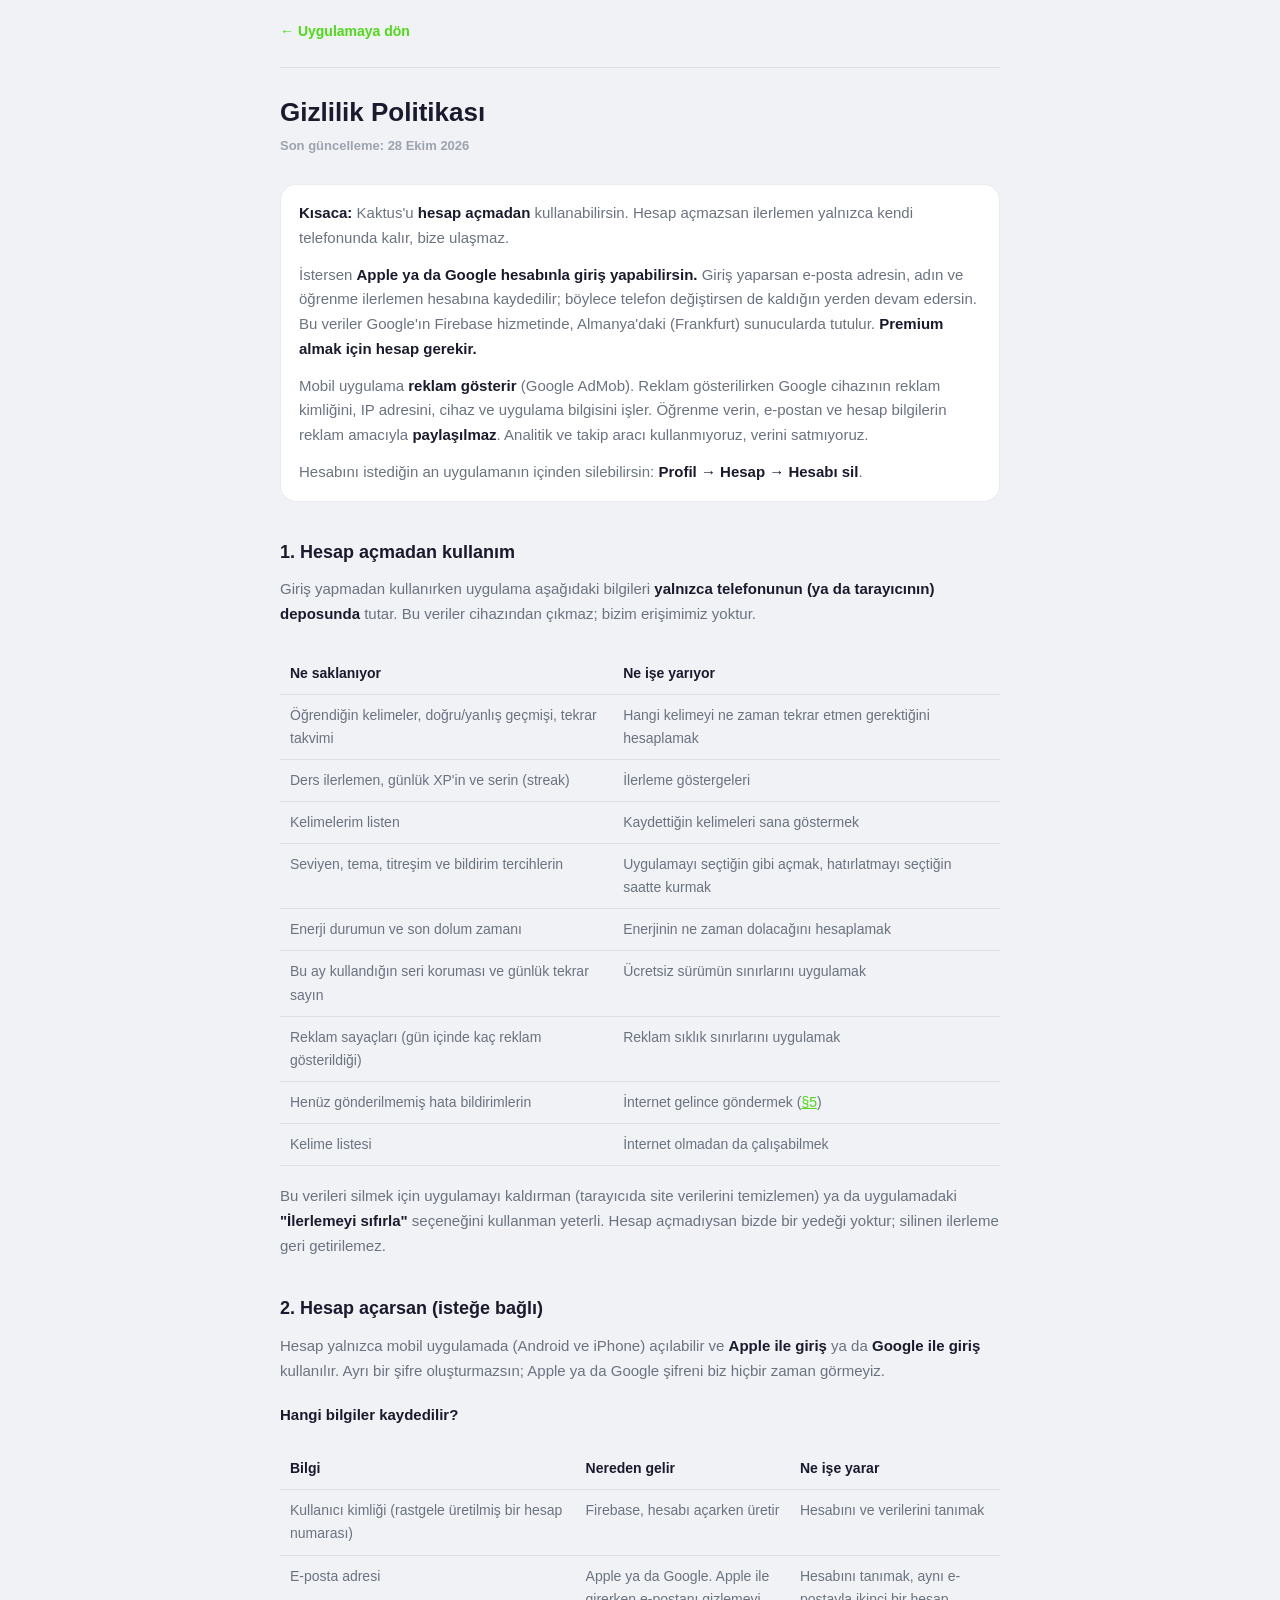
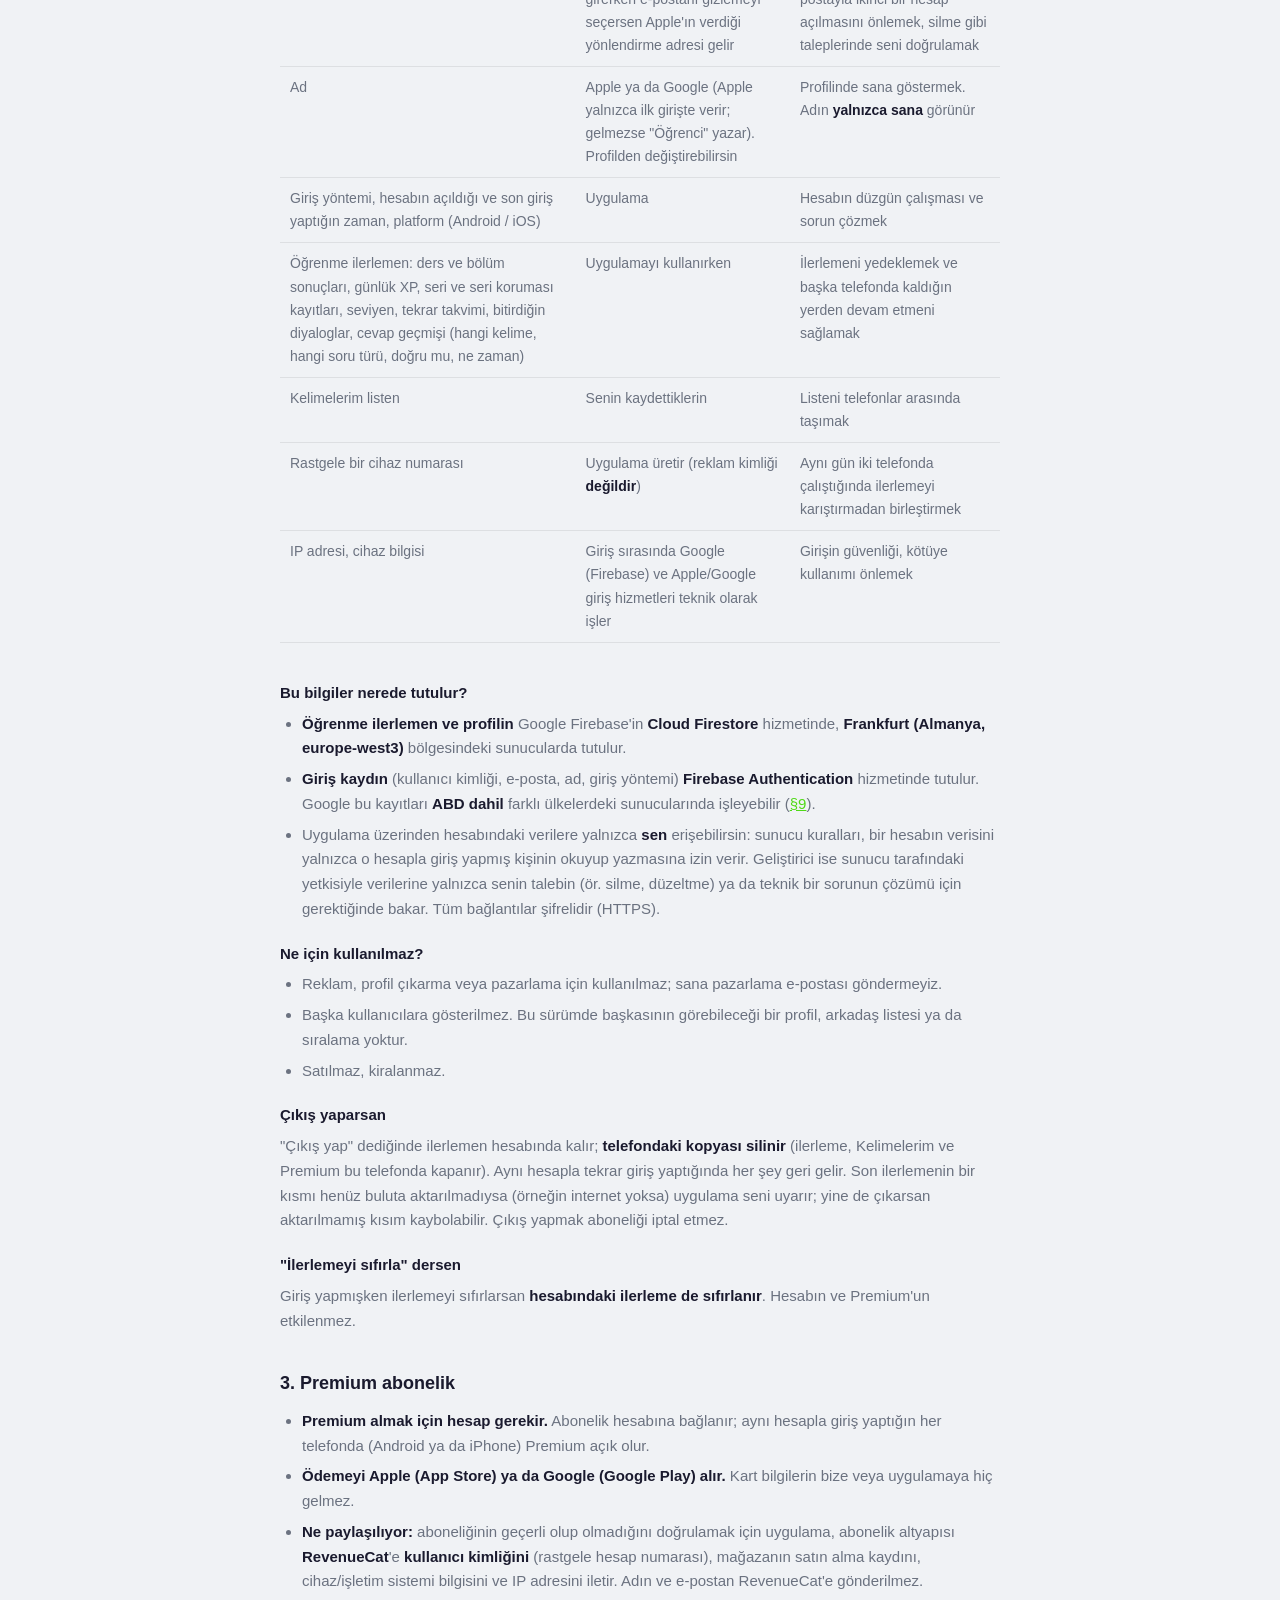
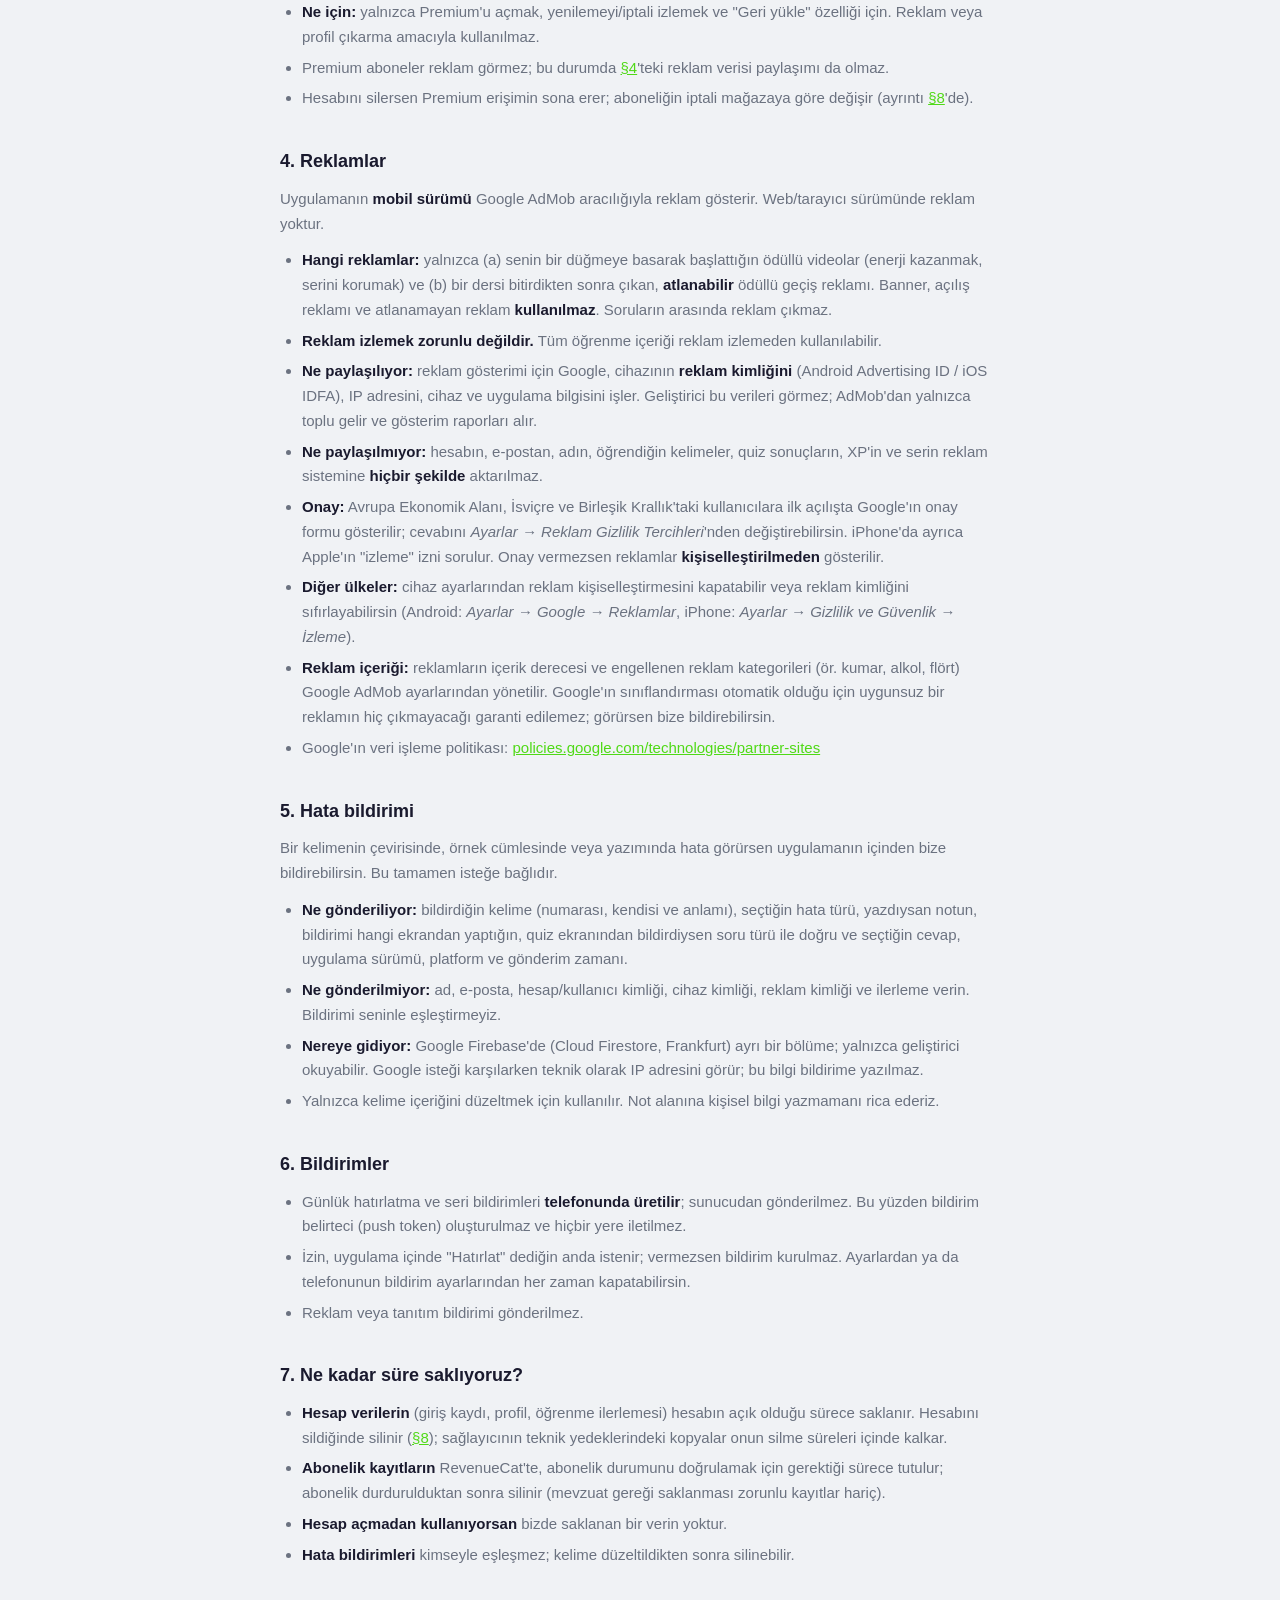
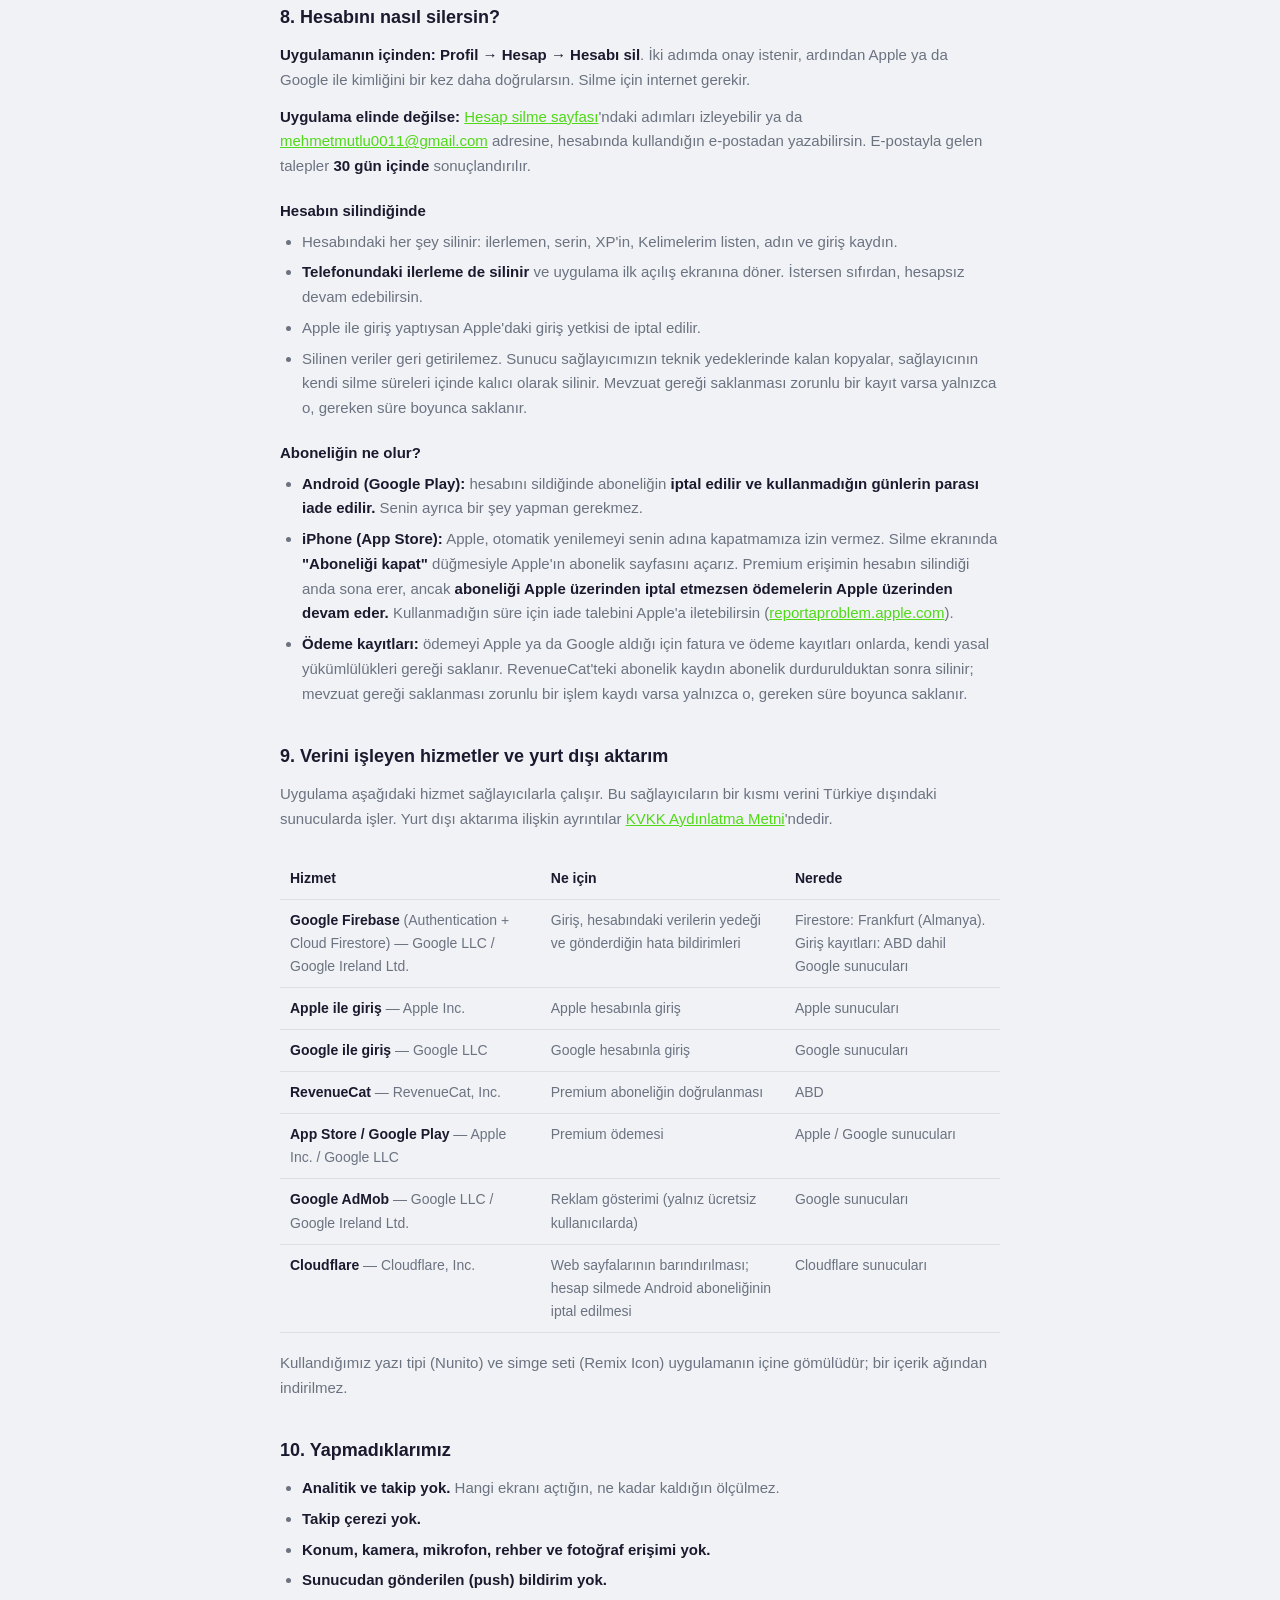
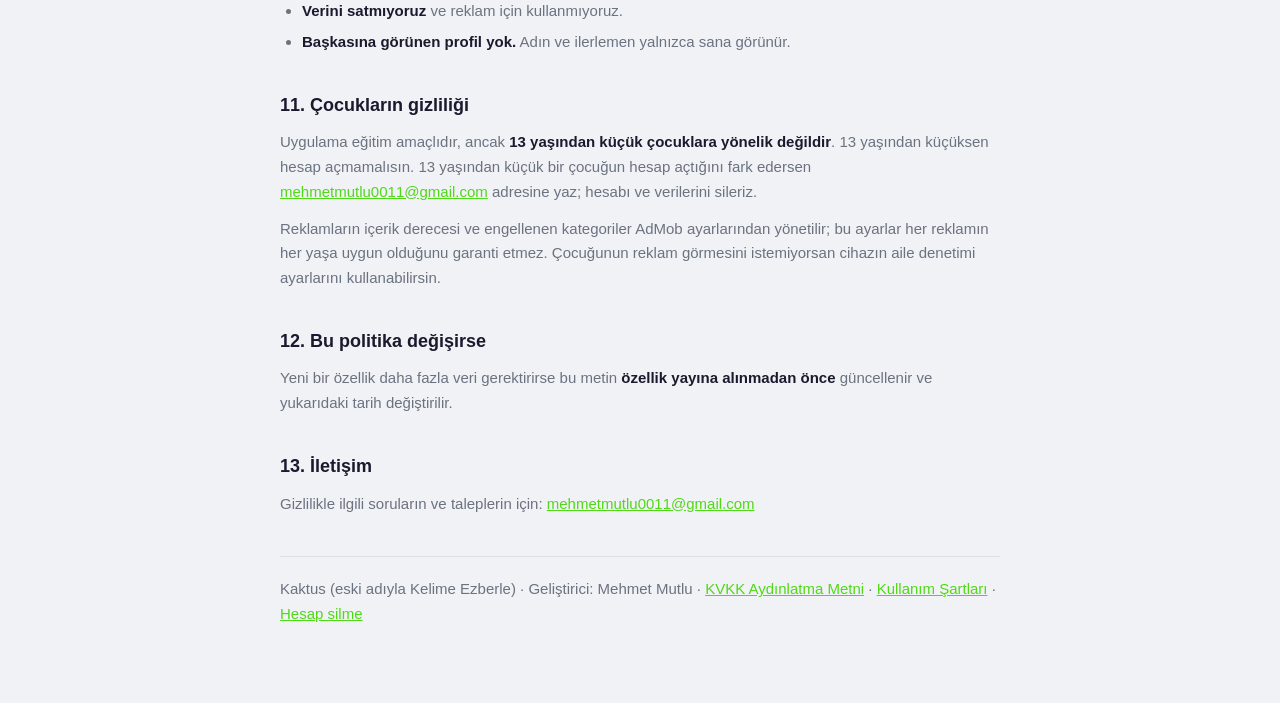
==== commit dc639fbf: "Yasal metinler guncellendi (kaynak: wordmaster/yasal)" ====
--- a/gizlilik.html
+++ b/gizlilik.html
@@ -83,7 +83,7 @@
     <tr><td>E-posta adresi</td><td>Apple ya da Google. Apple ile girerken e-postanı gizlemeyi seçersen Apple'ın verdiği yönlendirme adresi gelir</td><td>Hesabını tanımak, aynı e-postayla ikinci bir hesap açılmasını önlemek, silme gibi taleplerinde seni doğrulamak</td></tr>
     <tr><td>Ad</td><td>Apple ya da Google (Apple yalnızca ilk girişte verir; gelmezse "Öğrenci" yazar). Profilden değiştirebilirsin</td><td>Profilinde sana göstermek. Adın <strong>yalnızca sana</strong> görünür</td></tr>
     <tr><td>Giriş yöntemi, hesabın açıldığı ve son giriş yaptığın zaman, platform (Android / iOS)</td><td>Uygulama</td><td>Hesabın düzgün çalışması ve sorun çözmek</td></tr>
-    <tr><td>Öğrenme ilerlemen: ders ve bölüm sonuçları, günlük XP, seri ve seri koruması kayıtları, seviyen, tekrar takvimi, cevap geçmişi (hangi kelime, hangi soru türü, doğru mu, ne zaman)</td><td>Uygulamayı kullanırken</td><td>İlerlemeni yedeklemek ve başka telefonda kaldığın yerden devam etmeni sağlamak</td></tr>
+    <tr><td>Öğrenme ilerlemen: ders ve bölüm sonuçları, günlük XP, seri ve seri koruması kayıtları, seviyen, tekrar takvimi, bitirdiğin diyaloglar, cevap geçmişi (hangi kelime, hangi soru türü, doğru mu, ne zaman)</td><td>Uygulamayı kullanırken</td><td>İlerlemeni yedeklemek ve başka telefonda kaldığın yerden devam etmeni sağlamak</td></tr>
     <tr><td>Kelimelerim listen</td><td>Senin kaydettiklerin</td><td>Listeni telefonlar arasında taşımak</td></tr>
     <tr><td>Rastgele bir cihaz numarası</td><td>Uygulama üretir (reklam kimliği <strong>değildir</strong>)</td><td>Aynı gün iki telefonda çalıştığında ilerlemeyi karıştırmadan birleştirmek</td></tr>
     <tr><td>IP adresi, cihaz bilgisi</td><td>Giriş sırasında Google (Firebase) ve Apple/Google giriş hizmetleri teknik olarak işler</td><td>Girişin güvenliği, kötüye kullanımı önlemek</td></tr>
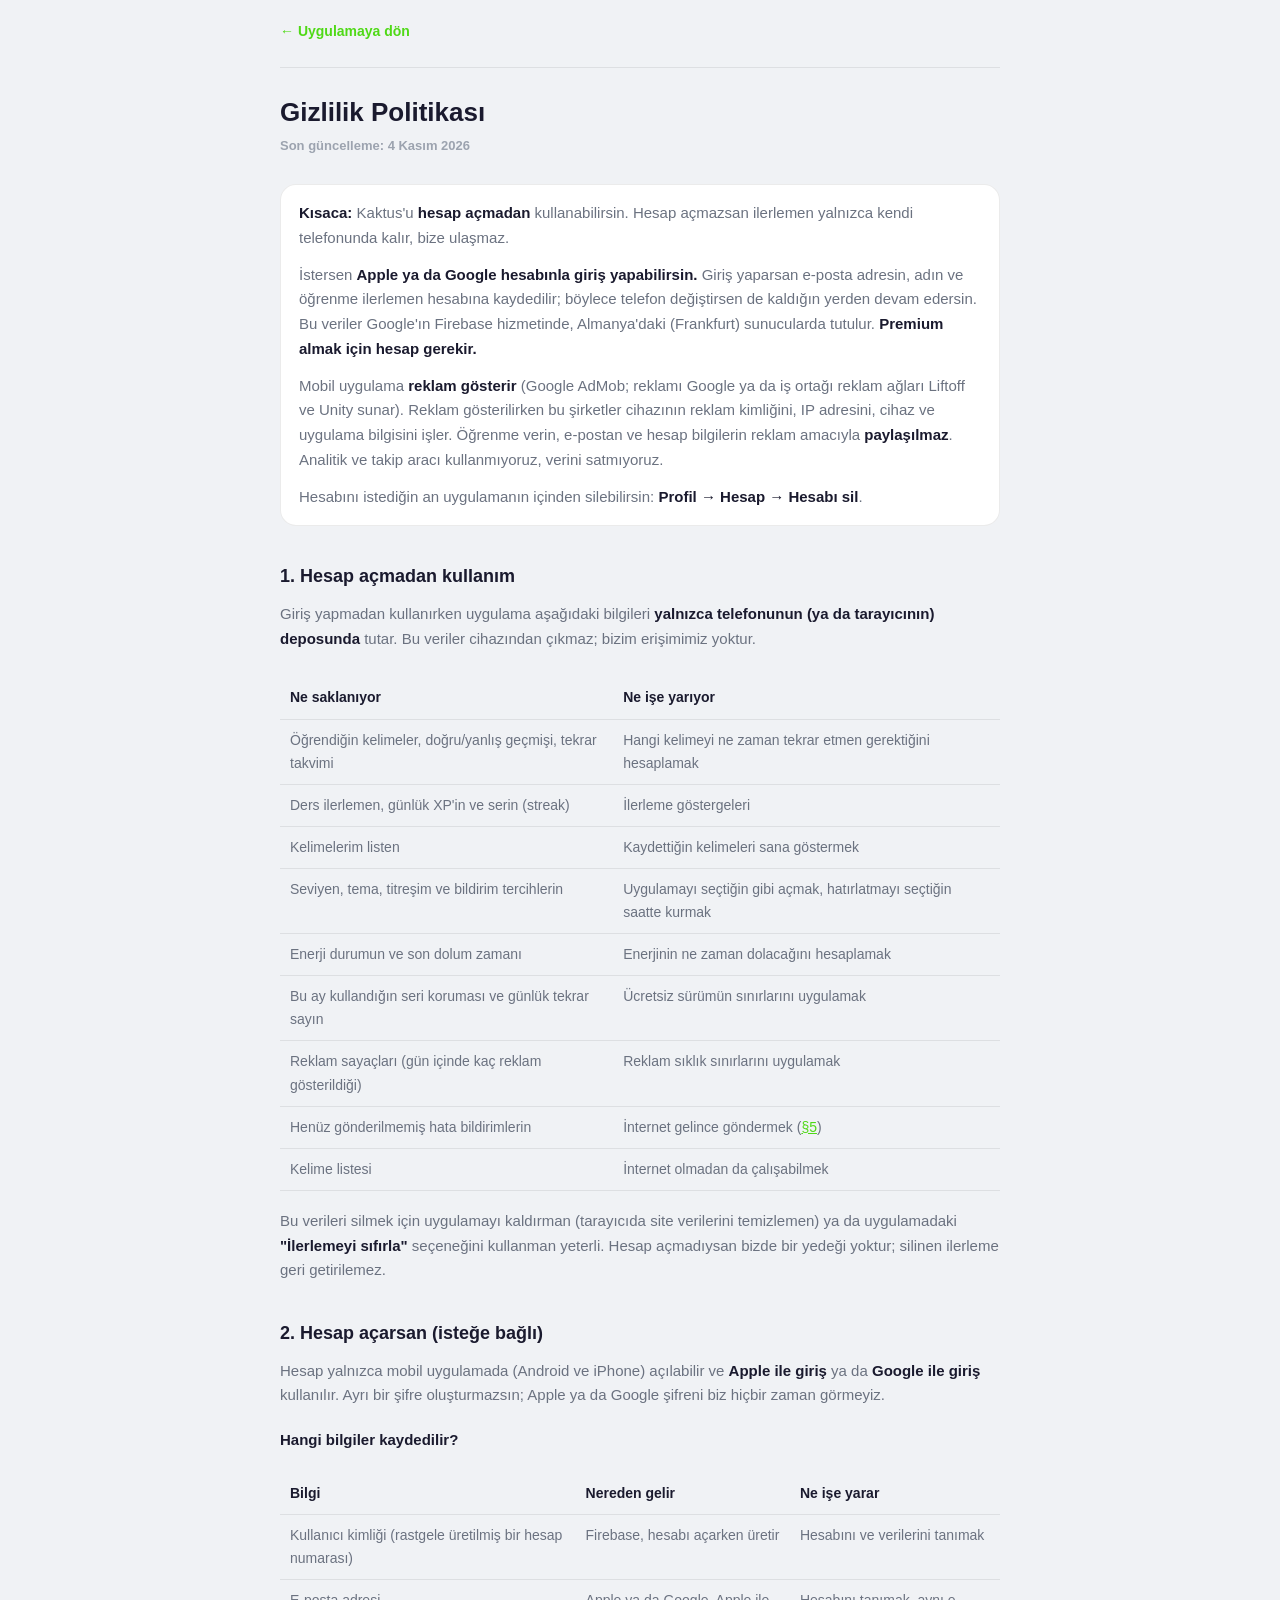
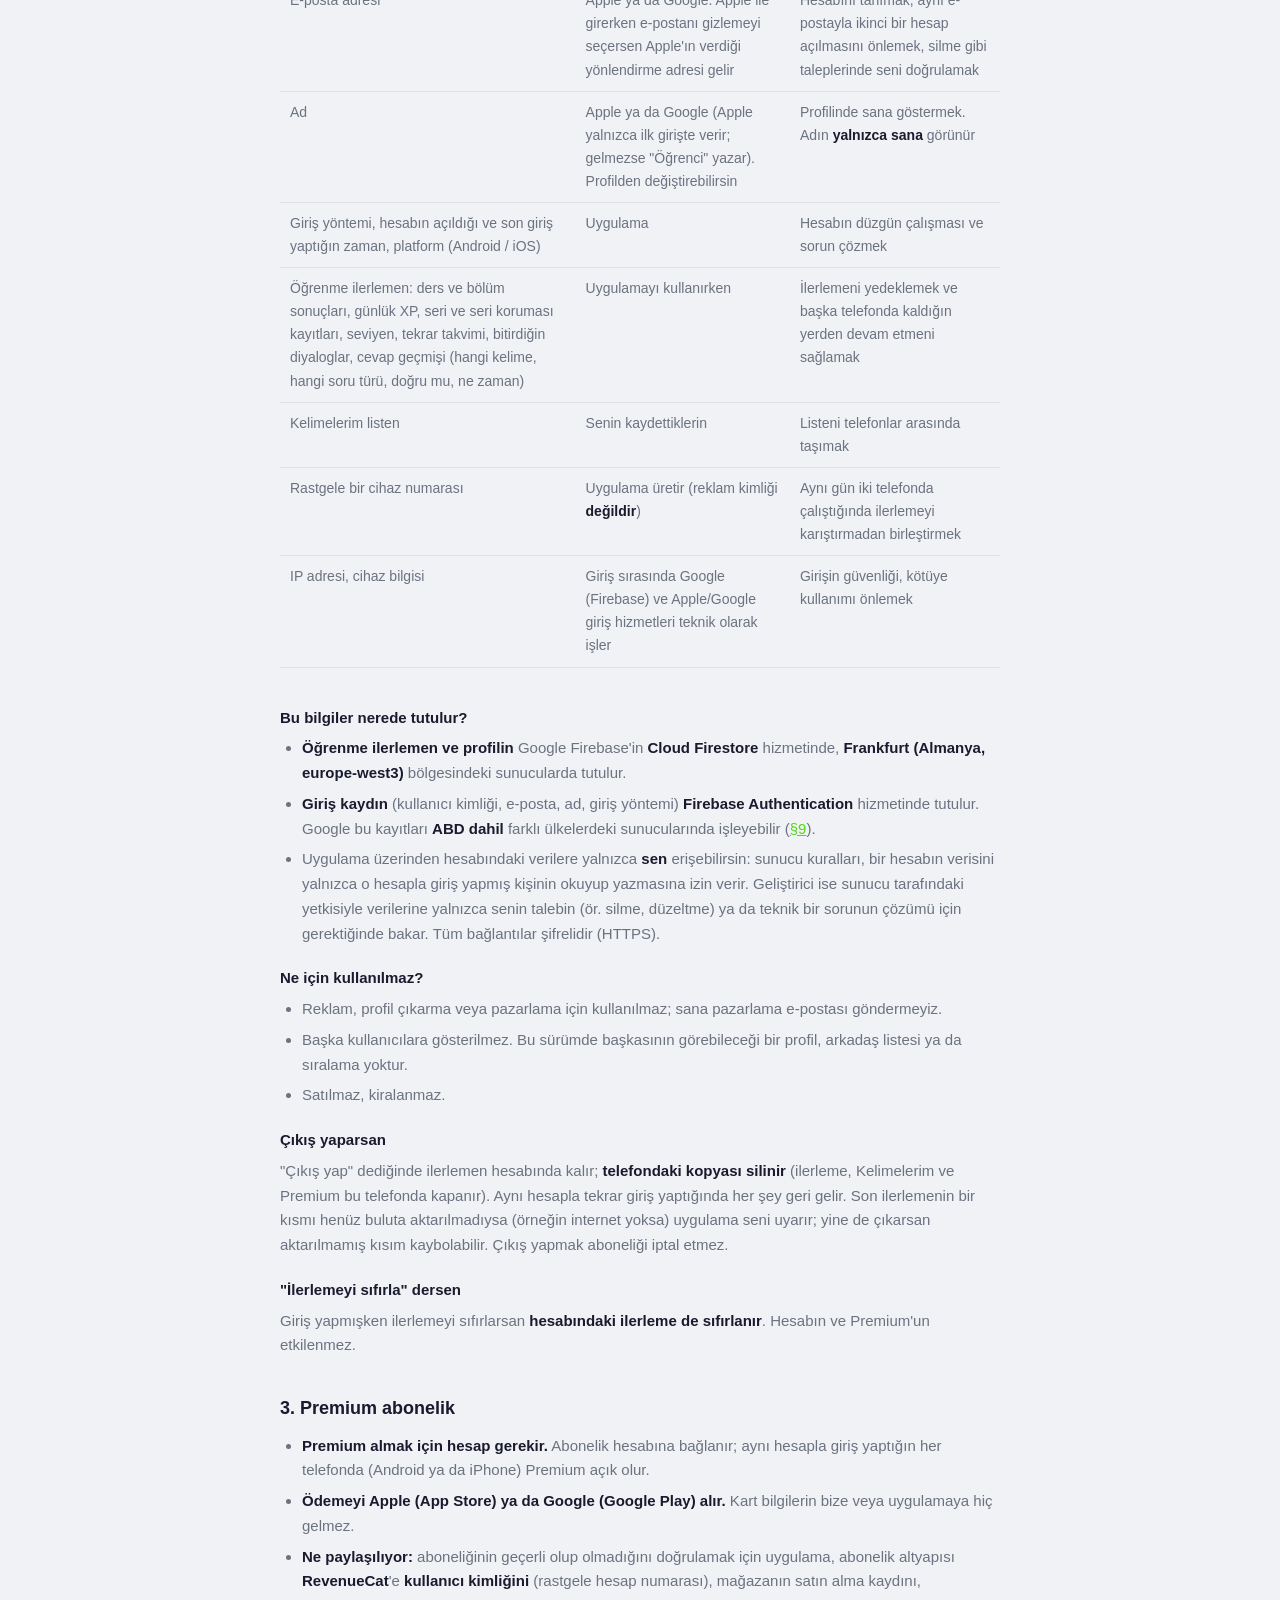
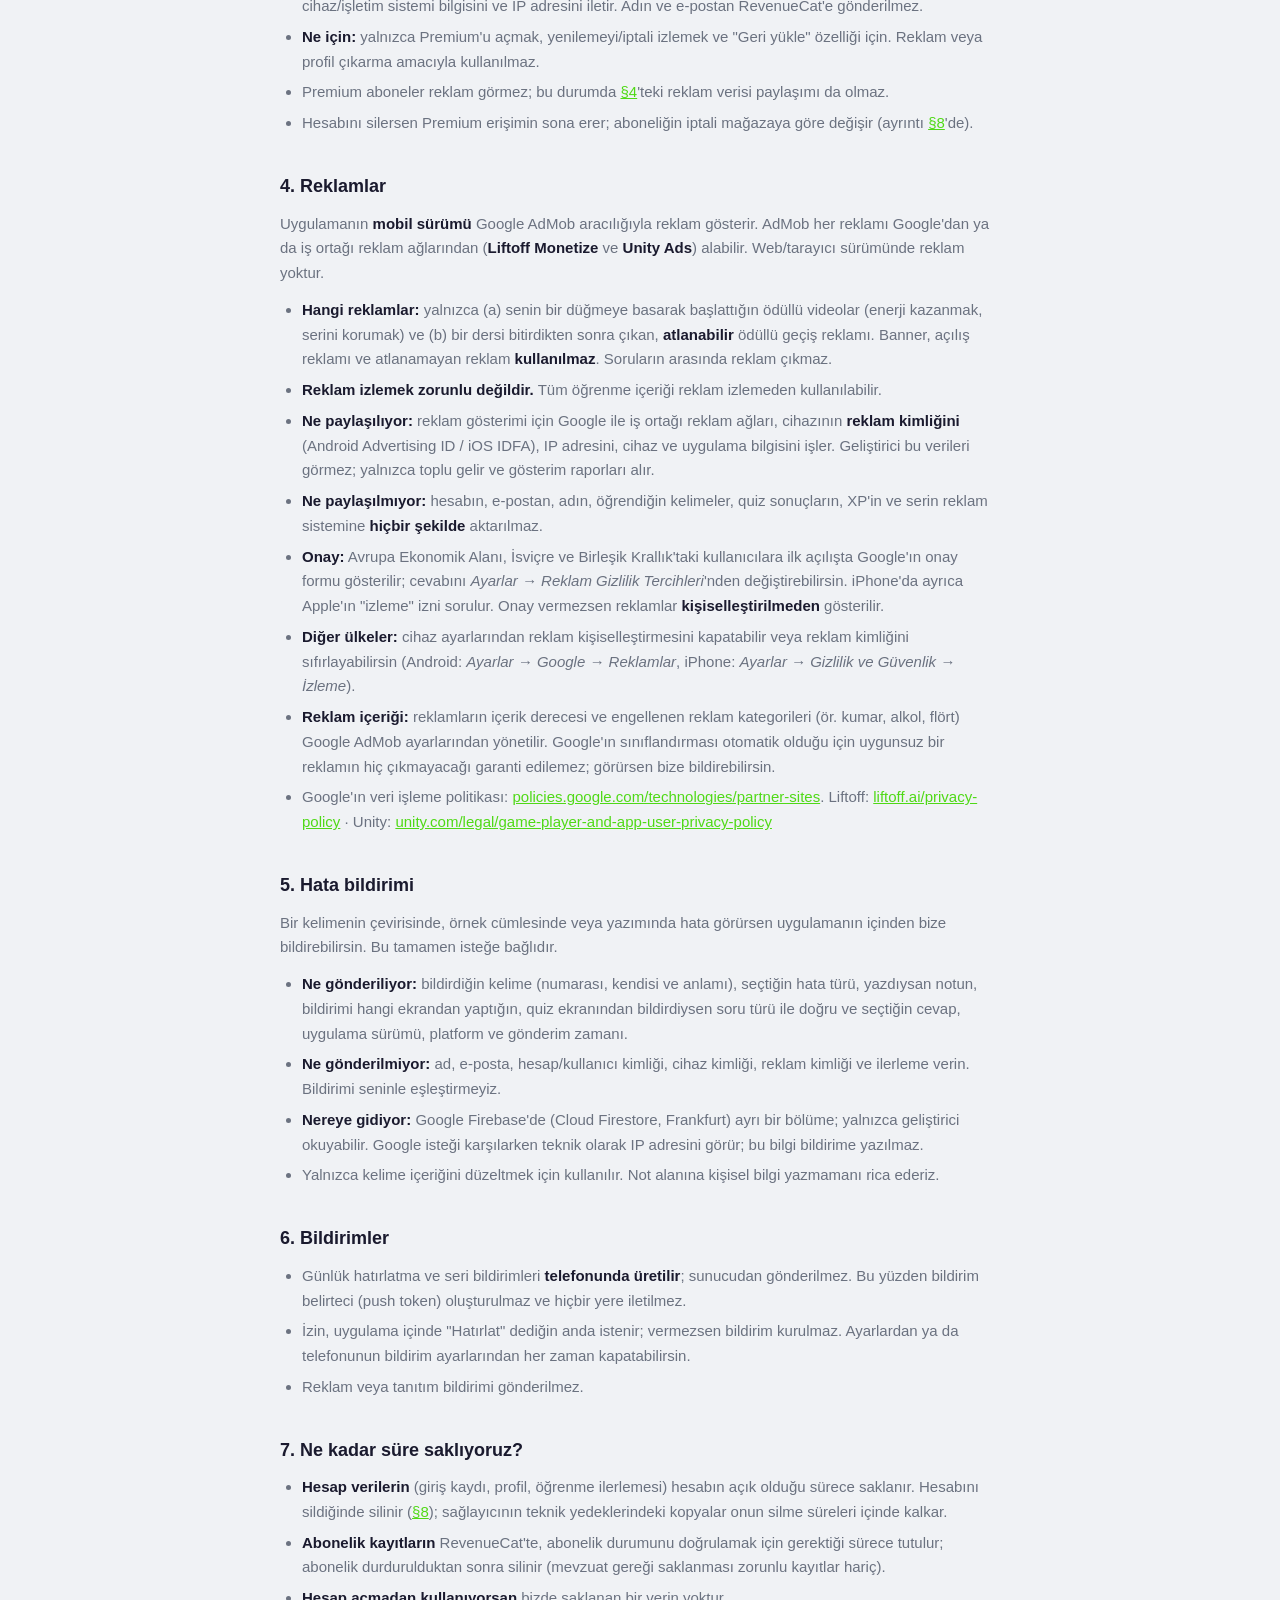
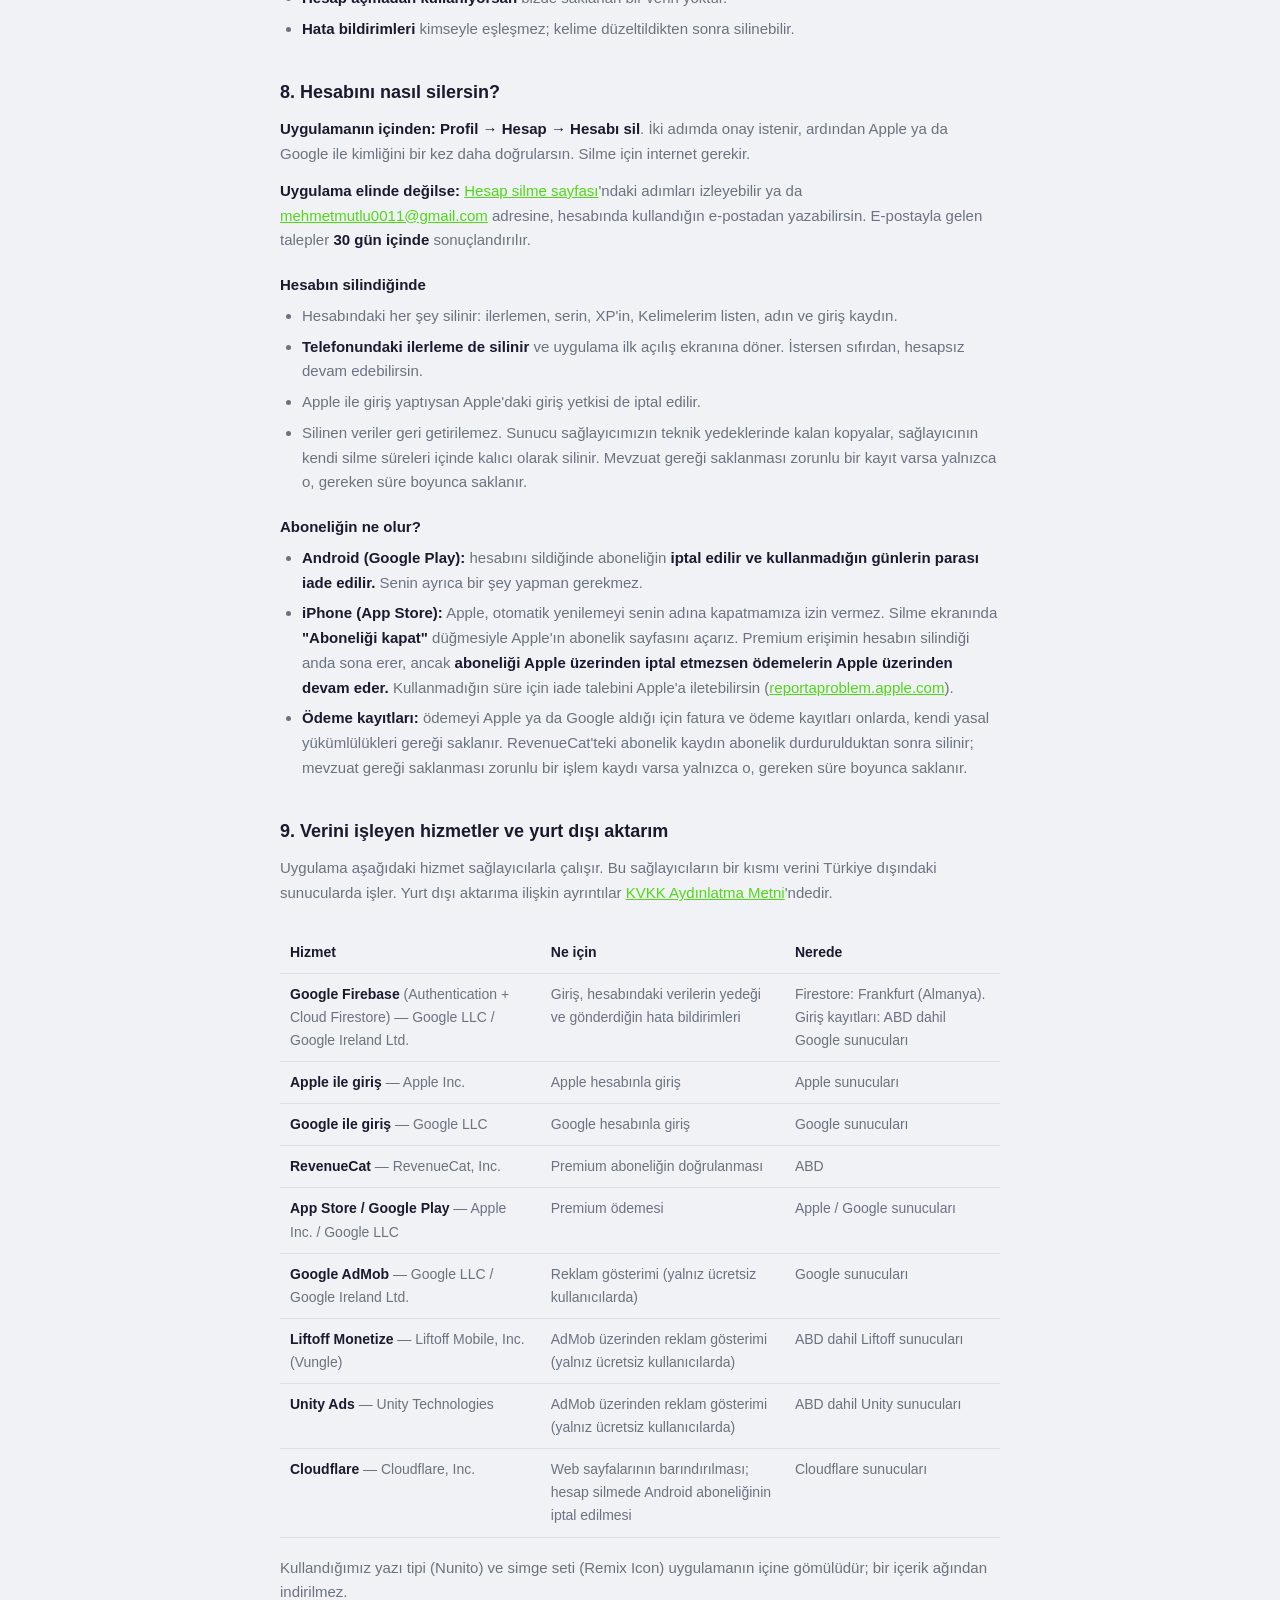
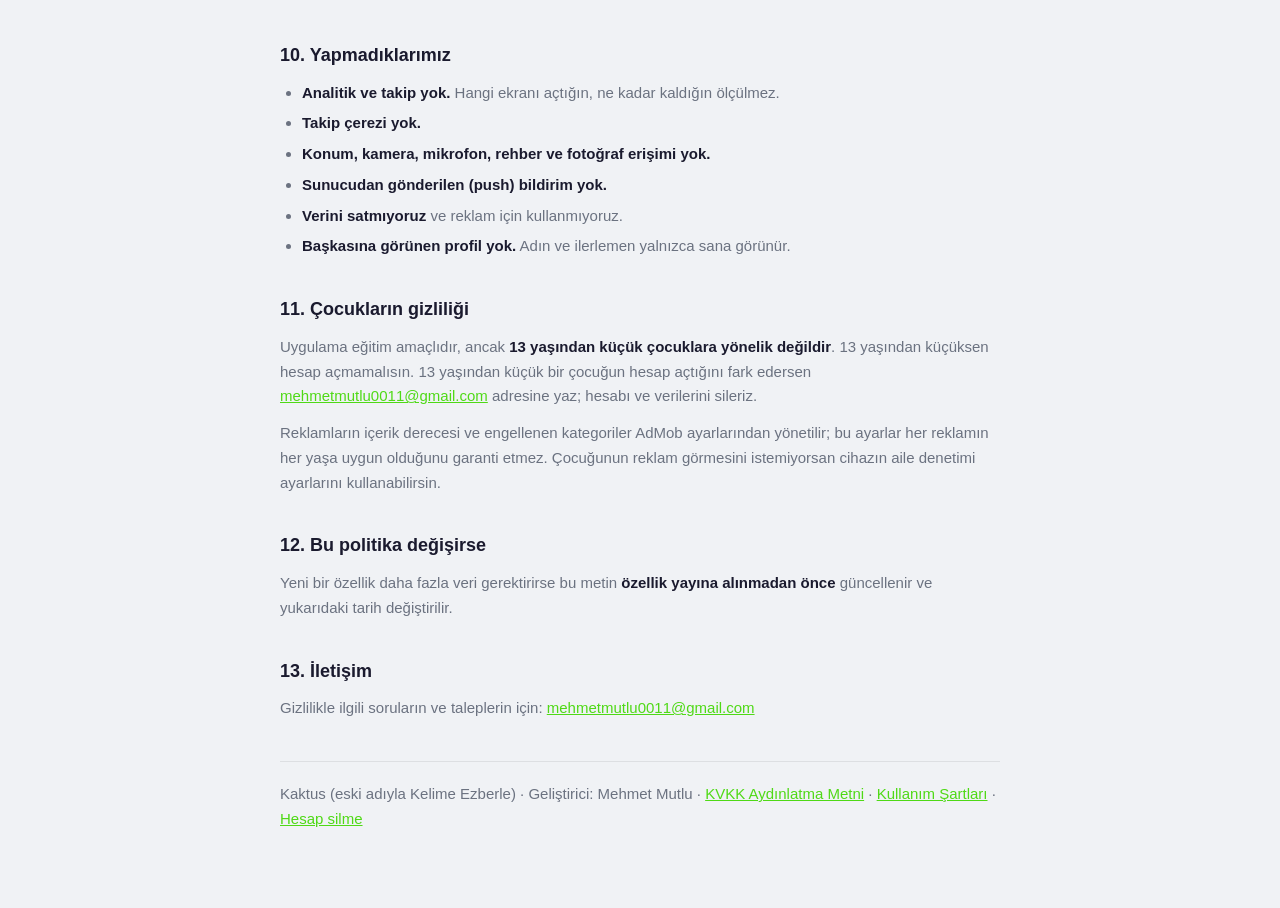
==== commit 56164d07: "Yasal metinler guncellendi (kaynak: wordmaster/yasal)" ====
--- a/gizlilik.html
+++ b/gizlilik.html
@@ -33,7 +33,7 @@
 
 
   <h1>Gizlilik Politikası</h1>
-  <p class="yasal-tarih">Son güncelleme: 28 Ekim 2026</p>
+  <p class="yasal-tarih">Son güncelleme: 4 Kasım 2026</p>
 
   <div class="yasal-kutu">
     <p><strong>Kısaca:</strong> Kaktus'u <strong>hesap açmadan</strong> kullanabilirsin.
@@ -42,7 +42,8 @@
     e-posta adresin, adın ve öğrenme ilerlemen hesabına kaydedilir; böylece telefon değiştirsen de
     kaldığın yerden devam edersin. Bu veriler Google'ın Firebase hizmetinde, Almanya'daki
     (Frankfurt) sunucularda tutulur. <strong>Premium almak için hesap gerekir.</strong></p>
-    <p>Mobil uygulama <strong>reklam gösterir</strong> (Google AdMob). Reklam gösterilirken Google
+    <p>Mobil uygulama <strong>reklam gösterir</strong> (Google AdMob; reklamı Google ya da iş ortağı
+    reklam ağları Liftoff ve Unity sunar). Reklam gösterilirken bu şirketler
     cihazının reklam kimliğini, IP adresini, cihaz ve uygulama bilgisini işler. Öğrenme verin,
     e-postan ve hesap bilgilerin reklam amacıyla <strong>paylaşılmaz</strong>. Analitik ve takip aracı kullanmıyoruz, verini satmıyoruz.</p>
     <p>Hesabını istediğin an uygulamanın içinden silebilirsin: <strong>Profil → Hesap → Hesabı sil</strong>.</p>
@@ -144,7 +145,8 @@
 
   <h2 id="reklamlar">4. Reklamlar</h2>
   <p>Uygulamanın <strong>mobil sürümü</strong> Google AdMob aracılığıyla reklam gösterir.
-  Web/tarayıcı sürümünde reklam yoktur.</p>
+  AdMob her reklamı Google'dan ya da iş ortağı reklam ağlarından (<strong>Liftoff Monetize</strong> ve
+  <strong>Unity Ads</strong>) alabilir. Web/tarayıcı sürümünde reklam yoktur.</p>
   <ul>
     <li><strong>Hangi reklamlar:</strong> yalnızca (a) senin bir düğmeye basarak başlattığın
     ödüllü videolar (enerji kazanmak, serini korumak) ve (b) bir dersi bitirdikten sonra çıkan,
@@ -152,9 +154,9 @@
     reklam <strong>kullanılmaz</strong>. Soruların arasında reklam çıkmaz.</li>
     <li><strong>Reklam izlemek zorunlu değildir.</strong> Tüm öğrenme içeriği reklam
     izlemeden kullanılabilir.</li>
-    <li><strong>Ne paylaşılıyor:</strong> reklam gösterimi için Google, cihazının
-    <strong>reklam kimliğini</strong> (Android Advertising ID / iOS IDFA), IP adresini, cihaz ve
-    uygulama bilgisini işler. Geliştirici bu verileri görmez; AdMob'dan yalnızca toplu gelir ve
+    <li><strong>Ne paylaşılıyor:</strong> reklam gösterimi için Google ile iş ortağı reklam ağları,
+    cihazının <strong>reklam kimliğini</strong> (Android Advertising ID / iOS IDFA), IP adresini,
+    cihaz ve uygulama bilgisini işler. Geliştirici bu verileri görmez; yalnızca toplu gelir ve
     gösterim raporları alır.</li>
     <li><strong>Ne paylaşılmıyor:</strong> hesabın, e-postan, adın, öğrendiğin kelimeler,
     quiz sonuçların, XP'in ve serin reklam sistemine <strong>hiçbir şekilde</strong> aktarılmaz.</li>
@@ -170,7 +172,9 @@
     (ör. kumar, alkol, flört) Google AdMob ayarlarından yönetilir. Google'ın sınıflandırması otomatik
     olduğu için uygunsuz bir reklamın hiç çıkmayacağı garanti edilemez; görürsen bize bildirebilirsin.</li>
     <li>Google'ın veri işleme politikası:
-    <a href="https://policies.google.com/technologies/partner-sites" target="_blank" rel="noopener">policies.google.com/technologies/partner-sites</a></li>
+    <a href="https://policies.google.com/technologies/partner-sites" target="_blank" rel="noopener">policies.google.com/technologies/partner-sites</a>.
+    Liftoff: <a href="https://liftoff.ai/privacy-policy/" target="_blank" rel="noopener">liftoff.ai/privacy-policy</a> ·
+    Unity: <a href="https://unity.com/legal/game-player-and-app-user-privacy-policy" target="_blank" rel="noopener">unity.com/legal/game-player-and-app-user-privacy-policy</a></li>
   </ul>
 
   <h2 id="hata-bildirimi">5. Hata bildirimi</h2>
@@ -261,6 +265,8 @@
     <tr><td><strong>RevenueCat</strong> — RevenueCat, Inc.</td><td>Premium aboneliğin doğrulanması</td><td>ABD</td></tr>
     <tr><td><strong>App Store / Google Play</strong> — Apple Inc. / Google LLC</td><td>Premium ödemesi</td><td>Apple / Google sunucuları</td></tr>
     <tr><td><strong>Google AdMob</strong> — Google LLC / Google Ireland Ltd.</td><td>Reklam gösterimi (yalnız ücretsiz kullanıcılarda)</td><td>Google sunucuları</td></tr>
+    <tr><td><strong>Liftoff Monetize</strong> — Liftoff Mobile, Inc. (Vungle)</td><td>AdMob üzerinden reklam gösterimi (yalnız ücretsiz kullanıcılarda)</td><td>ABD dahil Liftoff sunucuları</td></tr>
+    <tr><td><strong>Unity Ads</strong> — Unity Technologies</td><td>AdMob üzerinden reklam gösterimi (yalnız ücretsiz kullanıcılarda)</td><td>ABD dahil Unity sunucuları</td></tr>
     <tr><td><strong>Cloudflare</strong> — Cloudflare, Inc.</td><td>Web sayfalarının barındırılması; hesap silmede Android aboneliğinin iptal edilmesi</td><td>Cloudflare sunucuları</td></tr>
   </table>
   </div>
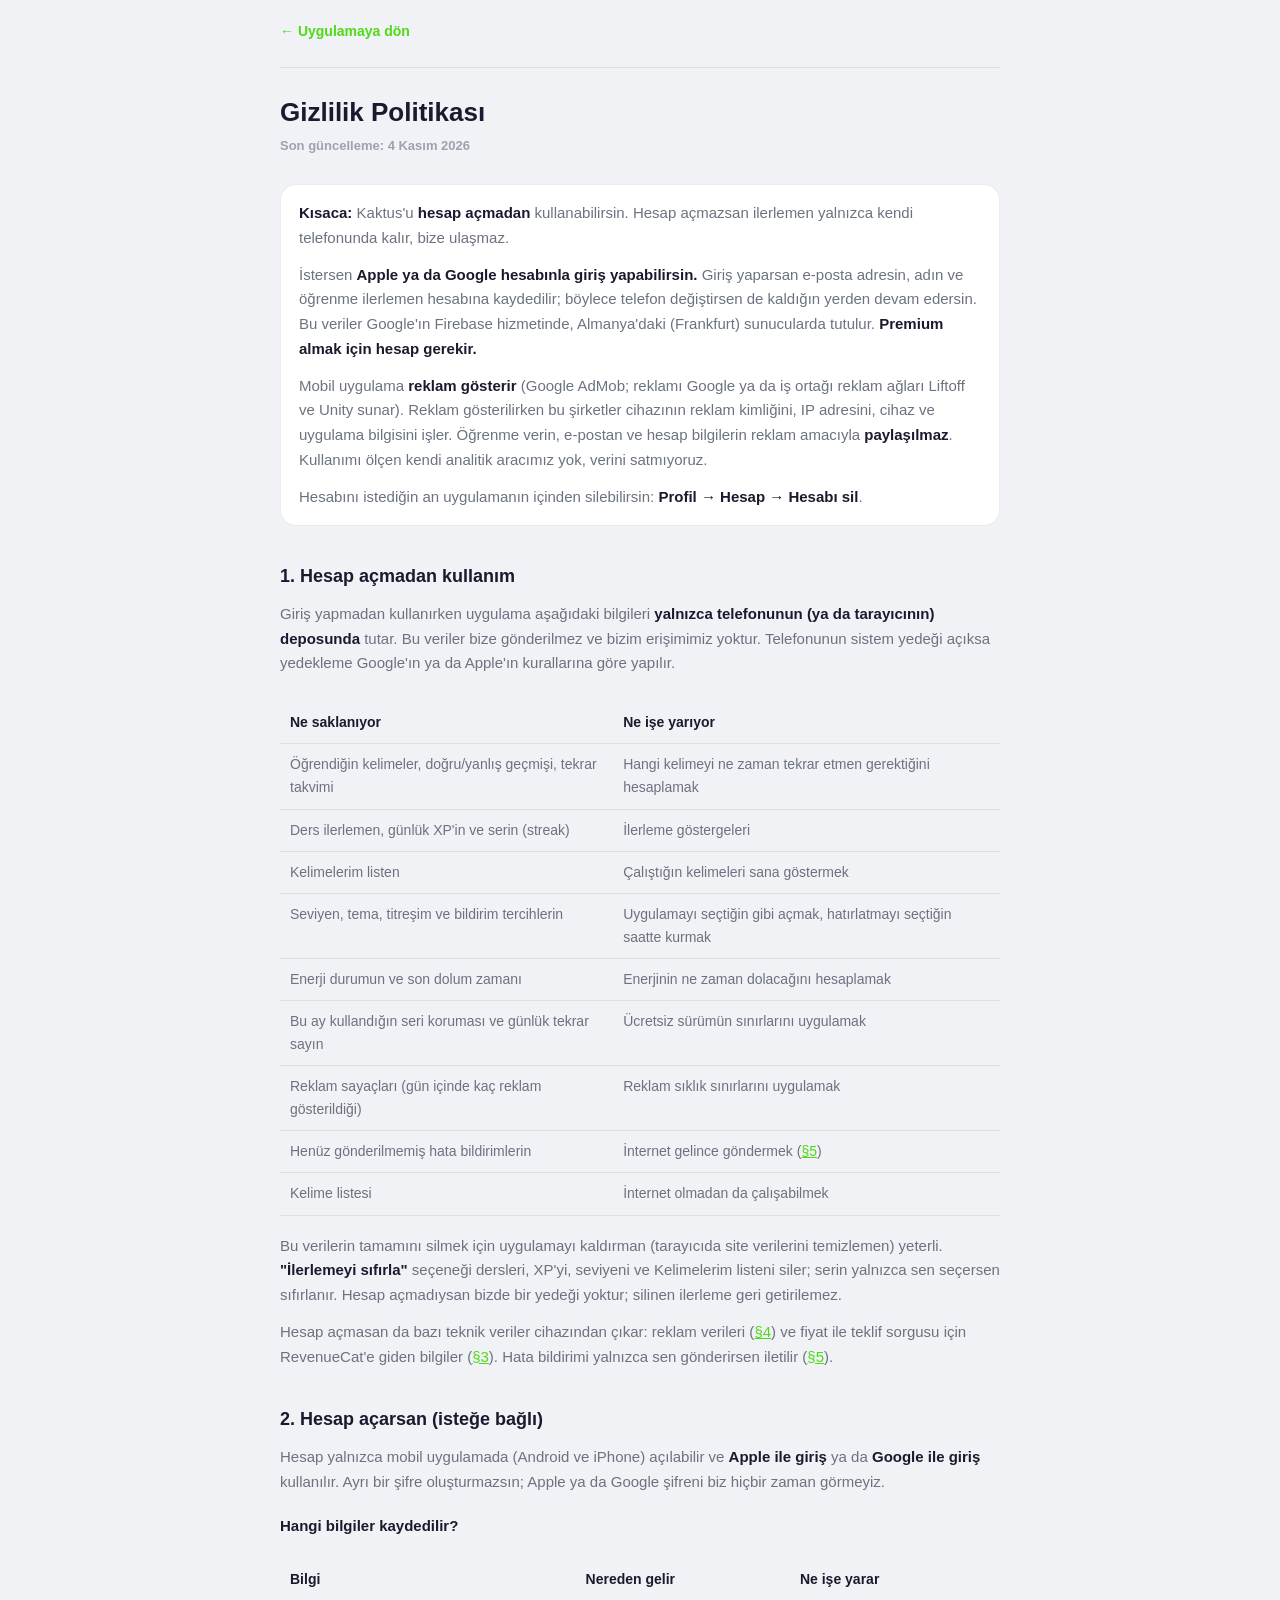
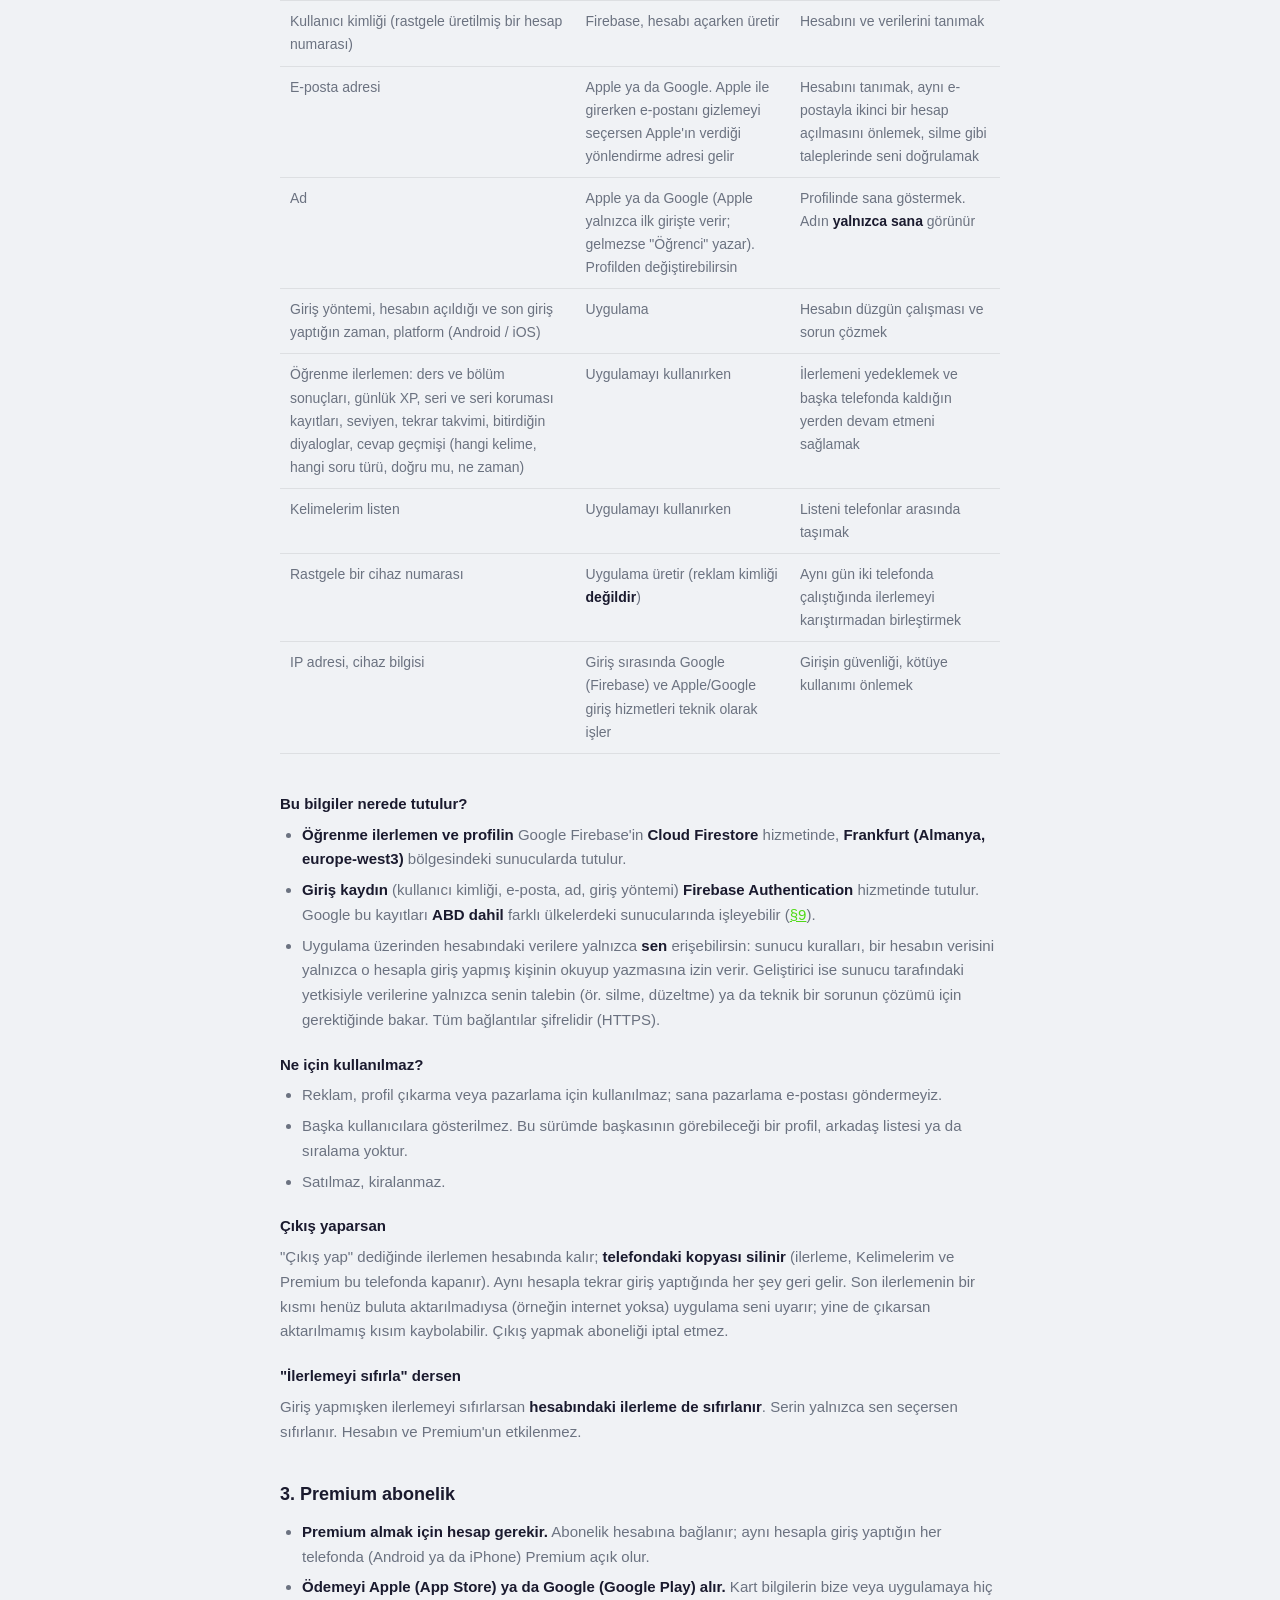
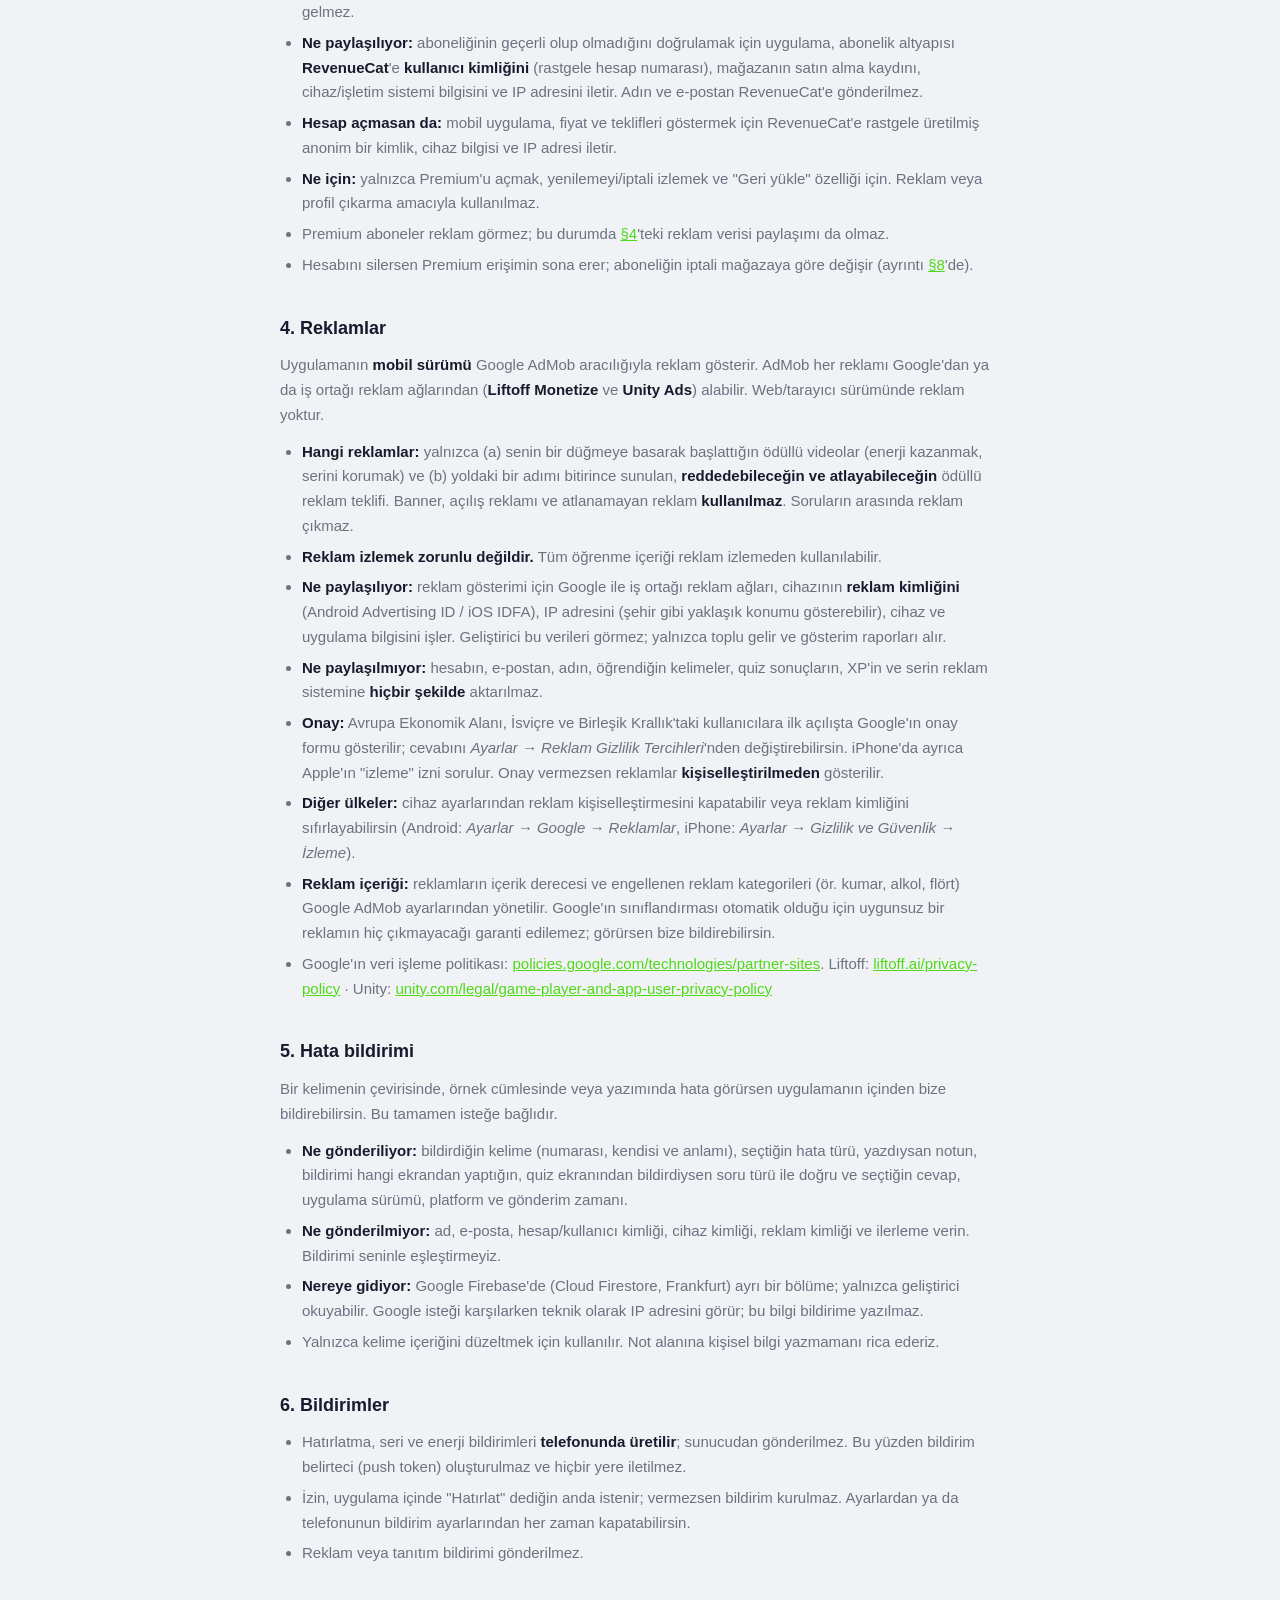
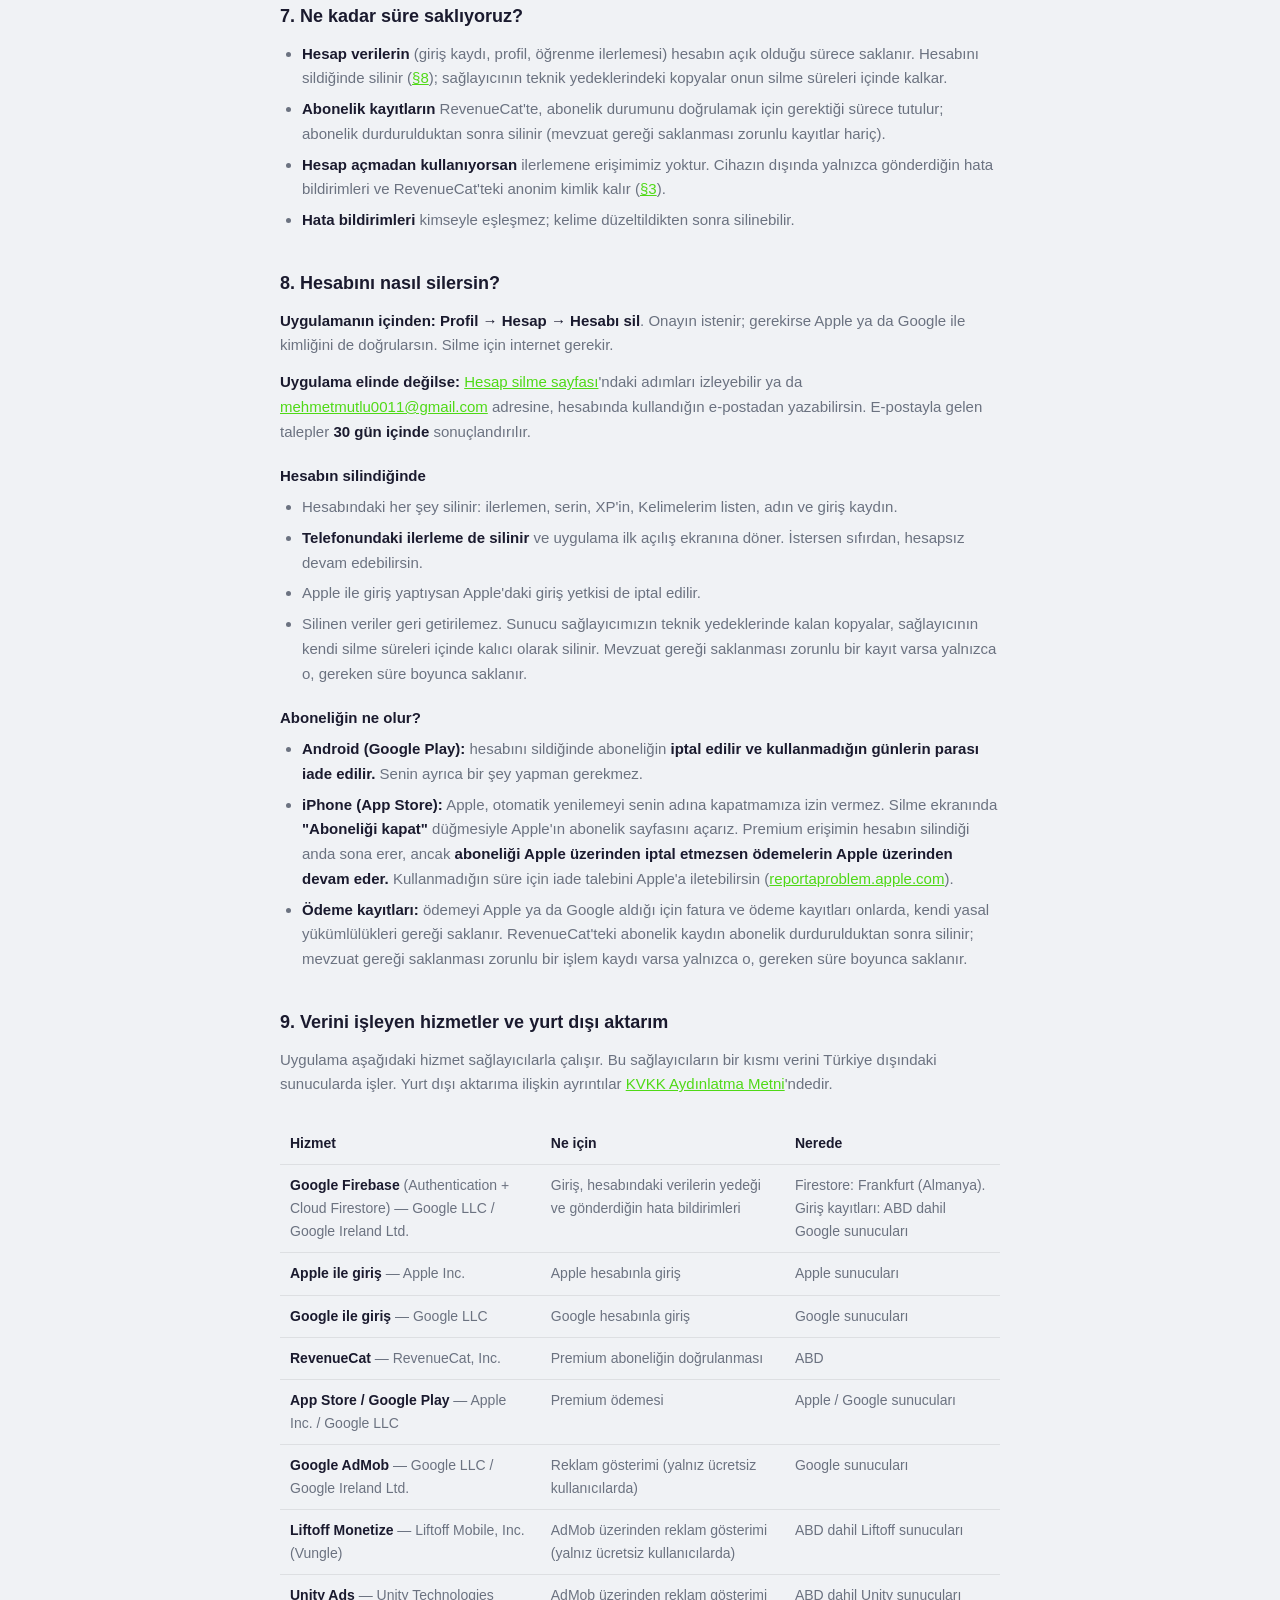
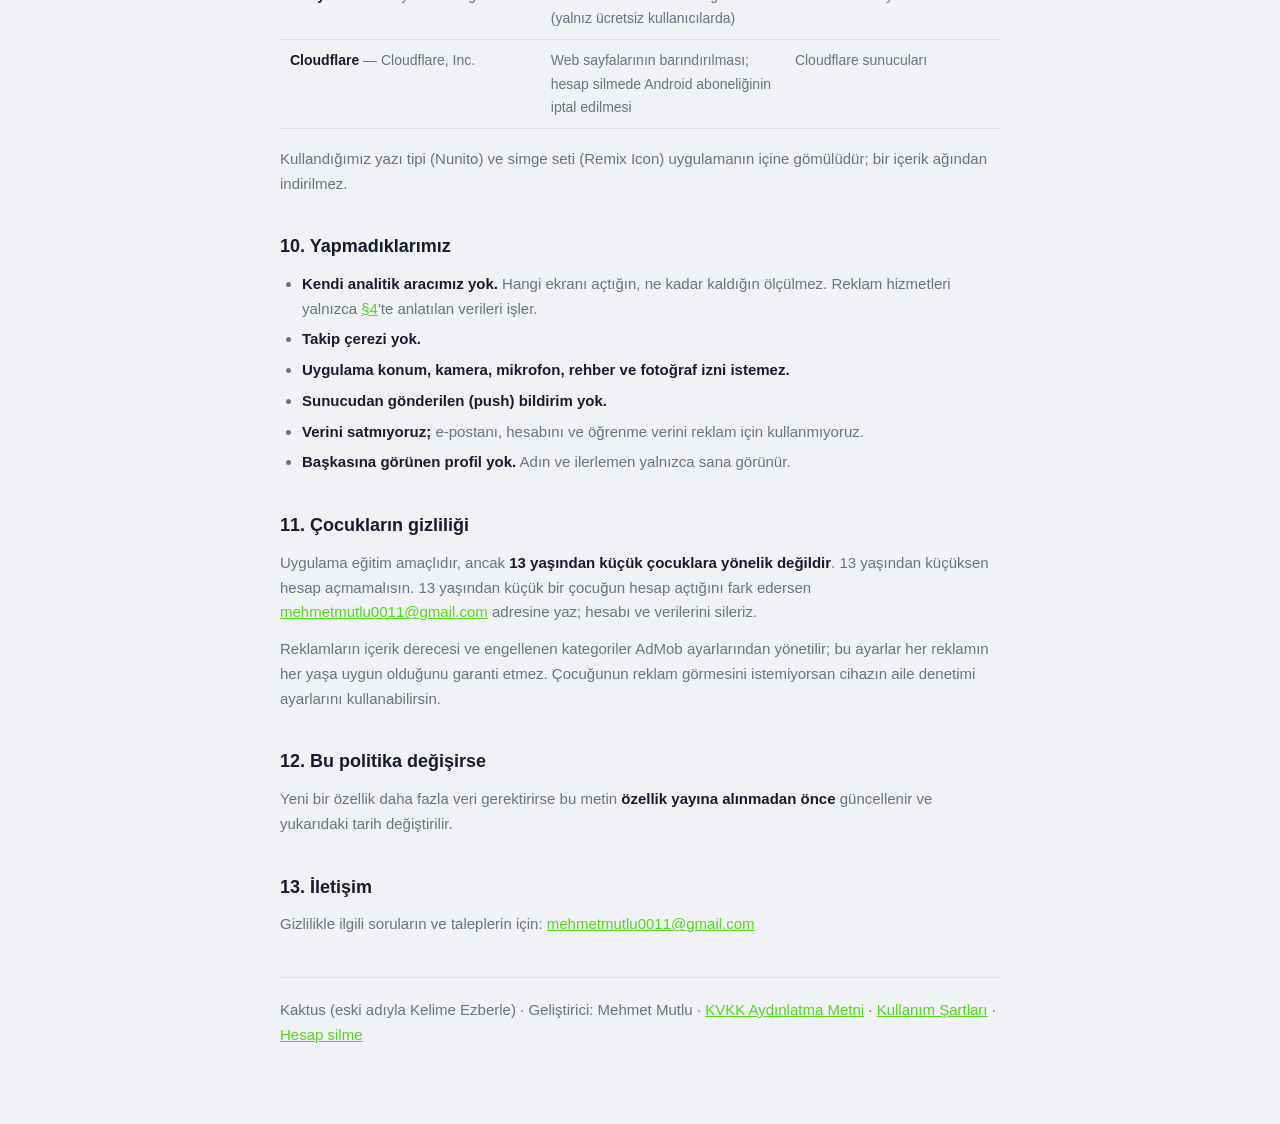
==== commit 2d315259: "Yasal metinler guncellendi (kaynak: wordmaster/yasal)" ====
--- a/gizlilik.html
+++ b/gizlilik.html
@@ -45,20 +45,21 @@
     <p>Mobil uygulama <strong>reklam gösterir</strong> (Google AdMob; reklamı Google ya da iş ortağı
     reklam ağları Liftoff ve Unity sunar). Reklam gösterilirken bu şirketler
     cihazının reklam kimliğini, IP adresini, cihaz ve uygulama bilgisini işler. Öğrenme verin,
-    e-postan ve hesap bilgilerin reklam amacıyla <strong>paylaşılmaz</strong>. Analitik ve takip aracı kullanmıyoruz, verini satmıyoruz.</p>
+    e-postan ve hesap bilgilerin reklam amacıyla <strong>paylaşılmaz</strong>. Kullanımı ölçen kendi analitik aracımız yok, verini satmıyoruz.</p>
     <p>Hesabını istediğin an uygulamanın içinden silebilirsin: <strong>Profil → Hesap → Hesabı sil</strong>.</p>
   </div>
 
   <h2 id="hesapsiz">1. Hesap açmadan kullanım</h2>
   <p>Giriş yapmadan kullanırken uygulama aşağıdaki bilgileri <strong>yalnızca telefonunun
-  (ya da tarayıcının) deposunda</strong> tutar. Bu veriler cihazından çıkmaz; bizim erişimimiz yoktur.</p>
+  (ya da tarayıcının) deposunda</strong> tutar. Bu veriler bize gönderilmez ve bizim erişimimiz yoktur.
+  Telefonunun sistem yedeği açıksa yedekleme Google'ın ya da Apple'ın kurallarına göre yapılır.</p>
 
   <div class="yasal-kaydir">
   <table>
     <tr><th>Ne saklanıyor</th><th>Ne işe yarıyor</th></tr>
     <tr><td>Öğrendiğin kelimeler, doğru/yanlış geçmişi, tekrar takvimi</td><td>Hangi kelimeyi ne zaman tekrar etmen gerektiğini hesaplamak</td></tr>
     <tr><td>Ders ilerlemen, günlük XP'in ve serin (streak)</td><td>İlerleme göstergeleri</td></tr>
-    <tr><td>Kelimelerim listen</td><td>Kaydettiğin kelimeleri sana göstermek</td></tr>
+    <tr><td>Kelimelerim listen</td><td>Çalıştığın kelimeleri sana göstermek</td></tr>
     <tr><td>Seviyen, tema, titreşim ve bildirim tercihlerin</td><td>Uygulamayı seçtiğin gibi açmak, hatırlatmayı seçtiğin saatte kurmak</td></tr>
     <tr><td>Enerji durumun ve son dolum zamanı</td><td>Enerjinin ne zaman dolacağını hesaplamak</td></tr>
     <tr><td>Bu ay kullandığın seri koruması ve günlük tekrar sayın</td><td>Ücretsiz sürümün sınırlarını uygulamak</td></tr>
@@ -67,9 +68,13 @@
     <tr><td>Kelime listesi</td><td>İnternet olmadan da çalışabilmek</td></tr>
   </table>
   </div>
-  <p>Bu verileri silmek için uygulamayı kaldırman (tarayıcıda site verilerini temizlemen) ya da
-  uygulamadaki <strong>"İlerlemeyi sıfırla"</strong> seçeneğini kullanman yeterli. Hesap
-  açmadıysan bizde bir yedeği yoktur; silinen ilerleme geri getirilemez.</p>
+  <p>Bu verilerin tamamını silmek için uygulamayı kaldırman (tarayıcıda site verilerini temizlemen)
+  yeterli. <strong>"İlerlemeyi sıfırla"</strong> seçeneği dersleri, XP'yi, seviyeni ve Kelimelerim
+  listeni siler; serin yalnızca sen seçersen sıfırlanır. Hesap açmadıysan bizde bir yedeği yoktur;
+  silinen ilerleme geri getirilemez.</p>
+  <p>Hesap açmasan da bazı teknik veriler cihazından çıkar: reklam verileri (<a href="#reklamlar">§4</a>)
+  ve fiyat ile teklif sorgusu için RevenueCat'e giden bilgiler (<a href="#premium">§3</a>). Hata
+  bildirimi yalnızca sen gönderirsen iletilir (<a href="#hata-bildirimi">§5</a>).</p>
 
   <h2 id="hesap">2. Hesap açarsan (isteğe bağlı)</h2>
   <p>Hesap yalnızca mobil uygulamada (Android ve iPhone) açılabilir ve
@@ -85,7 +90,7 @@
     <tr><td>Ad</td><td>Apple ya da Google (Apple yalnızca ilk girişte verir; gelmezse "Öğrenci" yazar). Profilden değiştirebilirsin</td><td>Profilinde sana göstermek. Adın <strong>yalnızca sana</strong> görünür</td></tr>
     <tr><td>Giriş yöntemi, hesabın açıldığı ve son giriş yaptığın zaman, platform (Android / iOS)</td><td>Uygulama</td><td>Hesabın düzgün çalışması ve sorun çözmek</td></tr>
     <tr><td>Öğrenme ilerlemen: ders ve bölüm sonuçları, günlük XP, seri ve seri koruması kayıtları, seviyen, tekrar takvimi, bitirdiğin diyaloglar, cevap geçmişi (hangi kelime, hangi soru türü, doğru mu, ne zaman)</td><td>Uygulamayı kullanırken</td><td>İlerlemeni yedeklemek ve başka telefonda kaldığın yerden devam etmeni sağlamak</td></tr>
-    <tr><td>Kelimelerim listen</td><td>Senin kaydettiklerin</td><td>Listeni telefonlar arasında taşımak</td></tr>
+    <tr><td>Kelimelerim listen</td><td>Uygulamayı kullanırken</td><td>Listeni telefonlar arasında taşımak</td></tr>
     <tr><td>Rastgele bir cihaz numarası</td><td>Uygulama üretir (reklam kimliği <strong>değildir</strong>)</td><td>Aynı gün iki telefonda çalıştığında ilerlemeyi karıştırmadan birleştirmek</td></tr>
     <tr><td>IP adresi, cihaz bilgisi</td><td>Giriş sırasında Google (Firebase) ve Apple/Google giriş hizmetleri teknik olarak işler</td><td>Girişin güvenliği, kötüye kullanımı önlemek</td></tr>
   </table>
@@ -123,7 +128,7 @@
 
   <h3>"İlerlemeyi sıfırla" dersen</h3>
   <p>Giriş yapmışken ilerlemeyi sıfırlarsan <strong>hesabındaki ilerleme de sıfırlanır</strong>.
-  Hesabın ve Premium'un etkilenmez.</p>
+  Serin yalnızca sen seçersen sıfırlanır. Hesabın ve Premium'un etkilenmez.</p>
 
   <h2 id="premium">3. Premium abonelik</h2>
   <ul>
@@ -135,6 +140,8 @@
     uygulama, abonelik altyapısı <strong>RevenueCat</strong>'e <strong>kullanıcı kimliğini</strong>
     (rastgele hesap numarası), mağazanın satın alma kaydını, cihaz/işletim sistemi bilgisini ve
     IP adresini iletir. Adın ve e-postan RevenueCat'e gönderilmez.</li>
+    <li><strong>Hesap açmasan da:</strong> mobil uygulama, fiyat ve teklifleri göstermek için
+    RevenueCat'e rastgele üretilmiş anonim bir kimlik, cihaz bilgisi ve IP adresi iletir.</li>
     <li><strong>Ne için:</strong> yalnızca Premium'u açmak, yenilemeyi/iptali izlemek ve
     "Geri yükle" özelliği için. Reklam veya profil çıkarma amacıyla kullanılmaz.</li>
     <li>Premium aboneler reklam görmez; bu durumda <a href="#reklamlar">§4</a>'teki reklam
@@ -149,14 +156,14 @@
   <strong>Unity Ads</strong>) alabilir. Web/tarayıcı sürümünde reklam yoktur.</p>
   <ul>
     <li><strong>Hangi reklamlar:</strong> yalnızca (a) senin bir düğmeye basarak başlattığın
-    ödüllü videolar (enerji kazanmak, serini korumak) ve (b) bir dersi bitirdikten sonra çıkan,
-    <strong>atlanabilir</strong> ödüllü geçiş reklamı. Banner, açılış reklamı ve atlanamayan
+    ödüllü videolar (enerji kazanmak, serini korumak) ve (b) yoldaki bir adımı bitirince sunulan,
+    <strong>reddedebileceğin ve atlayabileceğin</strong> ödüllü reklam teklifi. Banner, açılış reklamı ve atlanamayan
     reklam <strong>kullanılmaz</strong>. Soruların arasında reklam çıkmaz.</li>
     <li><strong>Reklam izlemek zorunlu değildir.</strong> Tüm öğrenme içeriği reklam
     izlemeden kullanılabilir.</li>
     <li><strong>Ne paylaşılıyor:</strong> reklam gösterimi için Google ile iş ortağı reklam ağları,
-    cihazının <strong>reklam kimliğini</strong> (Android Advertising ID / iOS IDFA), IP adresini,
-    cihaz ve uygulama bilgisini işler. Geliştirici bu verileri görmez; yalnızca toplu gelir ve
+    cihazının <strong>reklam kimliğini</strong> (Android Advertising ID / iOS IDFA), IP adresini
+    (şehir gibi yaklaşık konumu gösterebilir), cihaz ve uygulama bilgisini işler. Geliştirici bu verileri görmez; yalnızca toplu gelir ve
     gösterim raporları alır.</li>
     <li><strong>Ne paylaşılmıyor:</strong> hesabın, e-postan, adın, öğrendiğin kelimeler,
     quiz sonuçların, XP'in ve serin reklam sistemine <strong>hiçbir şekilde</strong> aktarılmaz.</li>
@@ -195,7 +202,7 @@
 
   <h2 id="bildirimler">6. Bildirimler</h2>
   <ul>
-    <li>Günlük hatırlatma ve seri bildirimleri <strong>telefonunda üretilir</strong>; sunucudan
+    <li>Hatırlatma, seri ve enerji bildirimleri <strong>telefonunda üretilir</strong>; sunucudan
     gönderilmez. Bu yüzden bildirim belirteci (push token) oluşturulmaz ve hiçbir yere iletilmez.</li>
     <li>İzin, uygulama içinde "Hatırlat" dediğin anda istenir; vermezsen bildirim kurulmaz.
     Ayarlardan ya da telefonunun bildirim ayarlarından her zaman kapatabilirsin.</li>
@@ -210,14 +217,15 @@
     <li><strong>Abonelik kayıtların</strong> RevenueCat'te, abonelik durumunu doğrulamak için
     gerektiği sürece tutulur; abonelik durdurulduktan sonra silinir (mevzuat gereği saklanması
     zorunlu kayıtlar hariç).</li>
-    <li><strong>Hesap açmadan kullanıyorsan</strong> bizde saklanan bir verin yoktur.</li>
+    <li><strong>Hesap açmadan kullanıyorsan</strong> ilerlemene erişimimiz yoktur. Cihazın dışında
+    yalnızca gönderdiğin hata bildirimleri ve RevenueCat'teki anonim kimlik kalır (<a href="#premium">§3</a>).</li>
     <li><strong>Hata bildirimleri</strong> kimseyle eşleşmez; kelime düzeltildikten sonra
     silinebilir.</li>
   </ul>
 
   <h2 id="silme">8. Hesabını nasıl silersin?</h2>
   <p><strong>Uygulamanın içinden:</strong> <strong>Profil → Hesap → Hesabı sil</strong>.
-  İki adımda onay istenir, ardından Apple ya da Google ile kimliğini bir kez daha doğrularsın.
+  Onayın istenir; gerekirse Apple ya da Google ile kimliğini de doğrularsın.
   Silme için internet gerekir.</p>
   <p><strong>Uygulama elinde değilse:</strong> <a href="hesap-sil.html">Hesap silme sayfası</a>'ndaki
   adımları izleyebilir ya da <a href="mailto:mehmetmutlu0011@gmail.com">mehmetmutlu0011@gmail.com</a>
@@ -275,11 +283,12 @@
 
   <h2 id="olmayanlar">10. Yapmadıklarımız</h2>
   <ul>
-    <li><strong>Analitik ve takip yok.</strong> Hangi ekranı açtığın, ne kadar kaldığın ölçülmez.</li>
+    <li><strong>Kendi analitik aracımız yok.</strong> Hangi ekranı açtığın, ne kadar kaldığın ölçülmez.
+    Reklam hizmetleri yalnızca <a href="#reklamlar">§4</a>'te anlatılan verileri işler.</li>
     <li><strong>Takip çerezi yok.</strong></li>
-    <li><strong>Konum, kamera, mikrofon, rehber ve fotoğraf erişimi yok.</strong></li>
+    <li><strong>Uygulama konum, kamera, mikrofon, rehber ve fotoğraf izni istemez.</strong></li>
     <li><strong>Sunucudan gönderilen (push) bildirim yok.</strong></li>
-    <li><strong>Verini satmıyoruz</strong> ve reklam için kullanmıyoruz.</li>
+    <li><strong>Verini satmıyoruz;</strong> e-postanı, hesabını ve öğrenme verini reklam için kullanmıyoruz.</li>
     <li><strong>Başkasına görünen profil yok.</strong> Adın ve ilerlemen yalnızca sana görünür.</li>
   </ul>
 
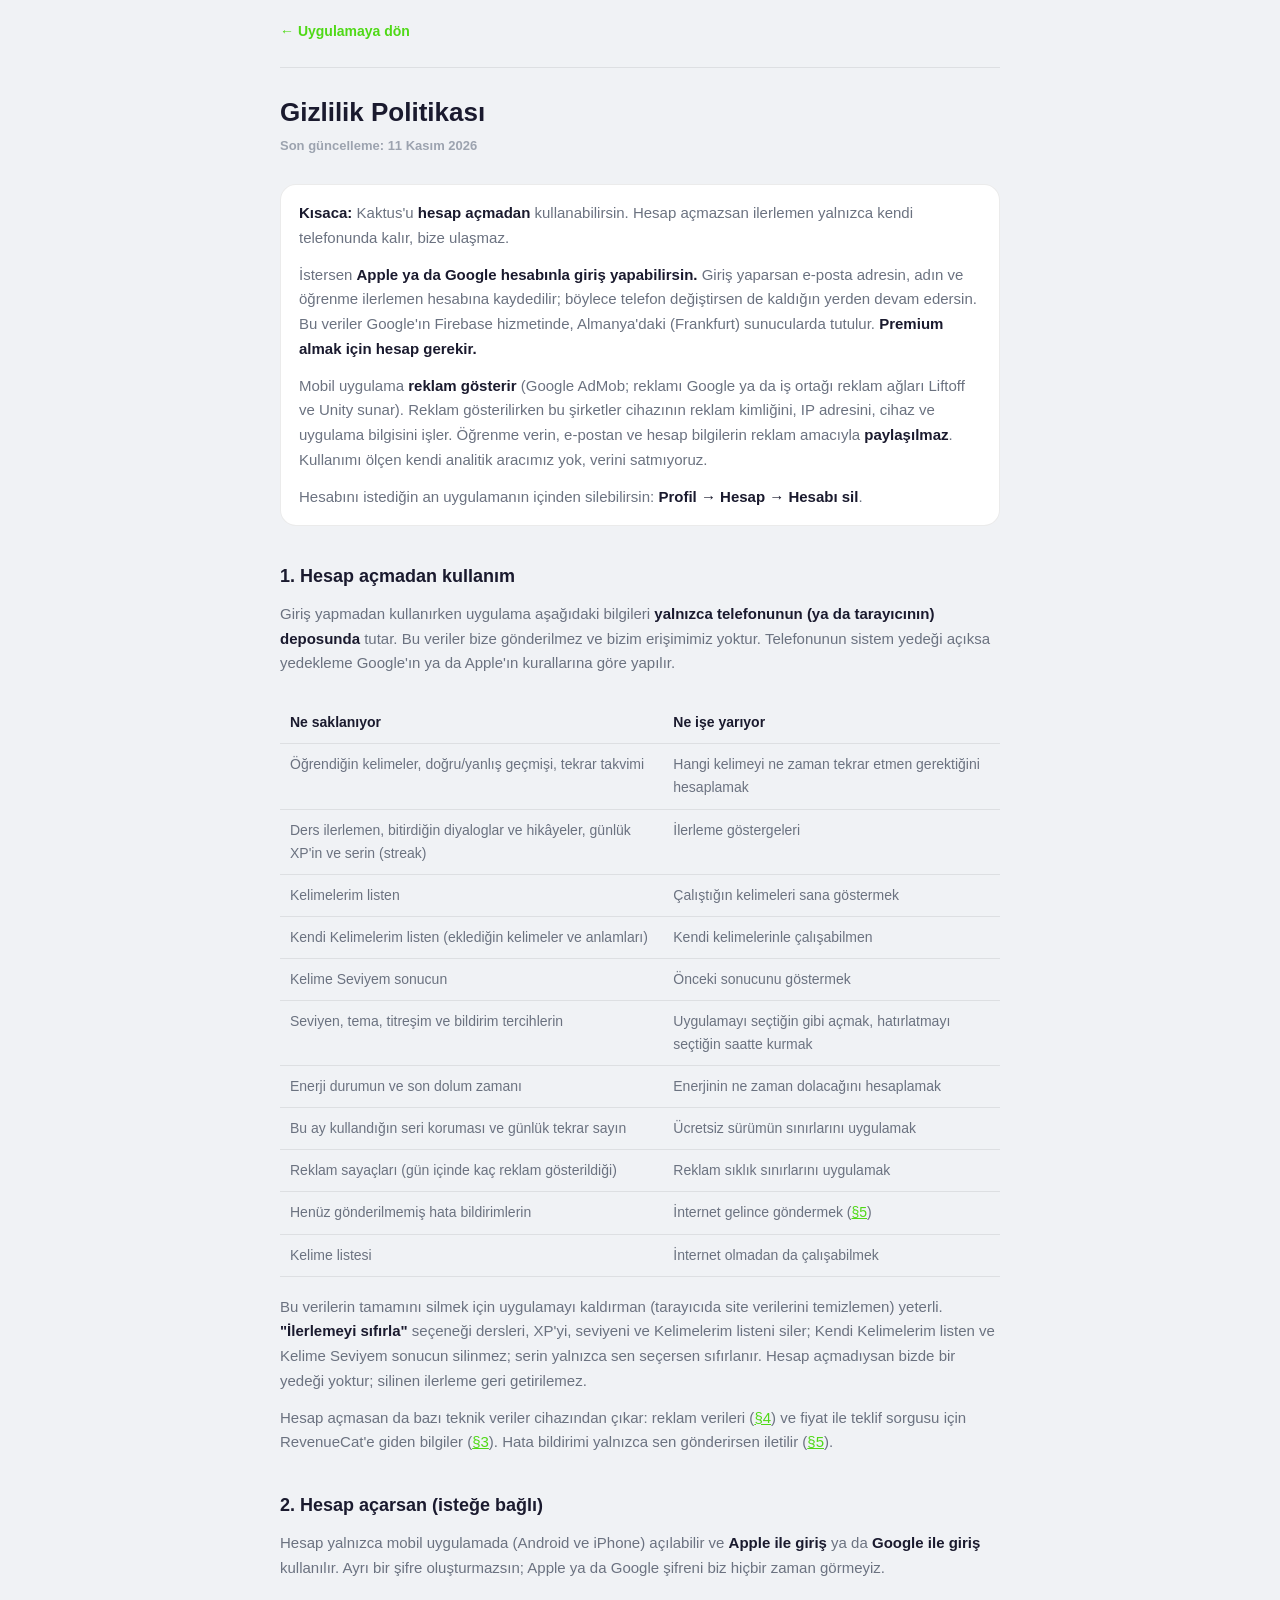
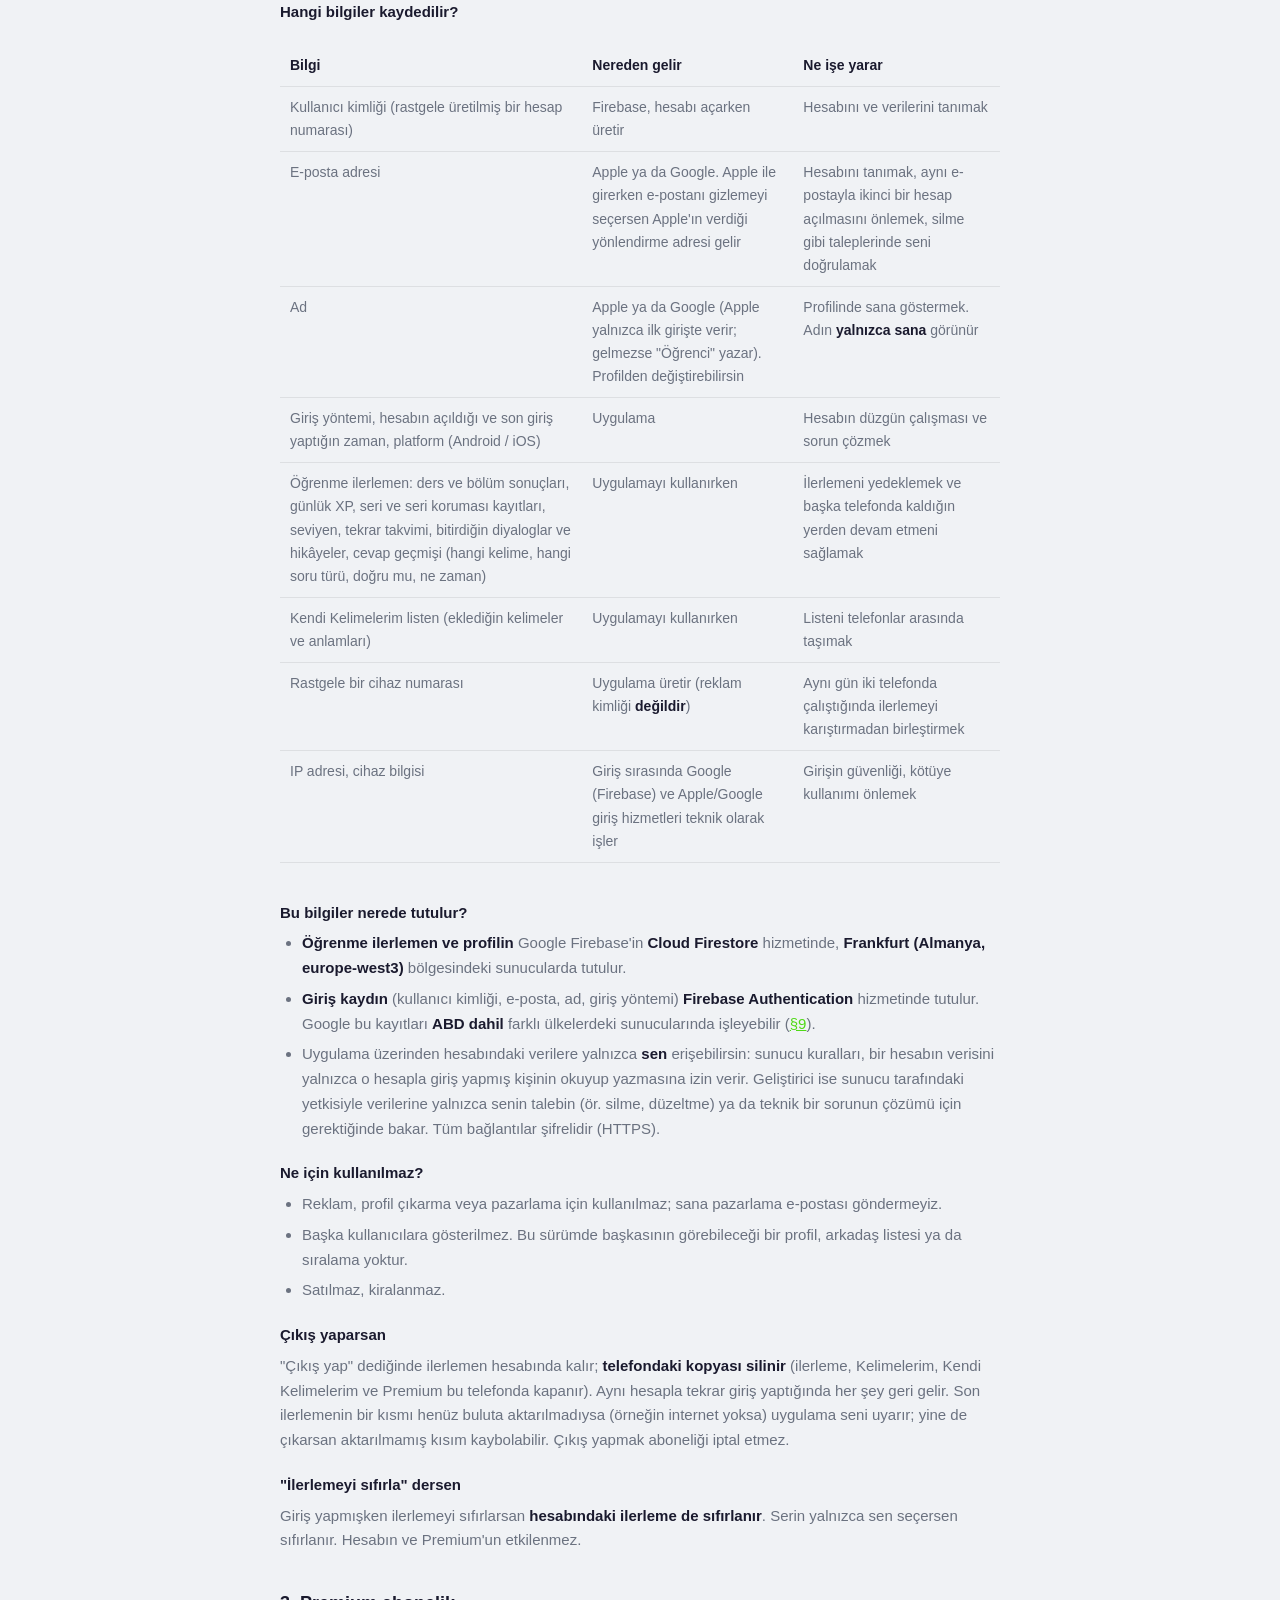
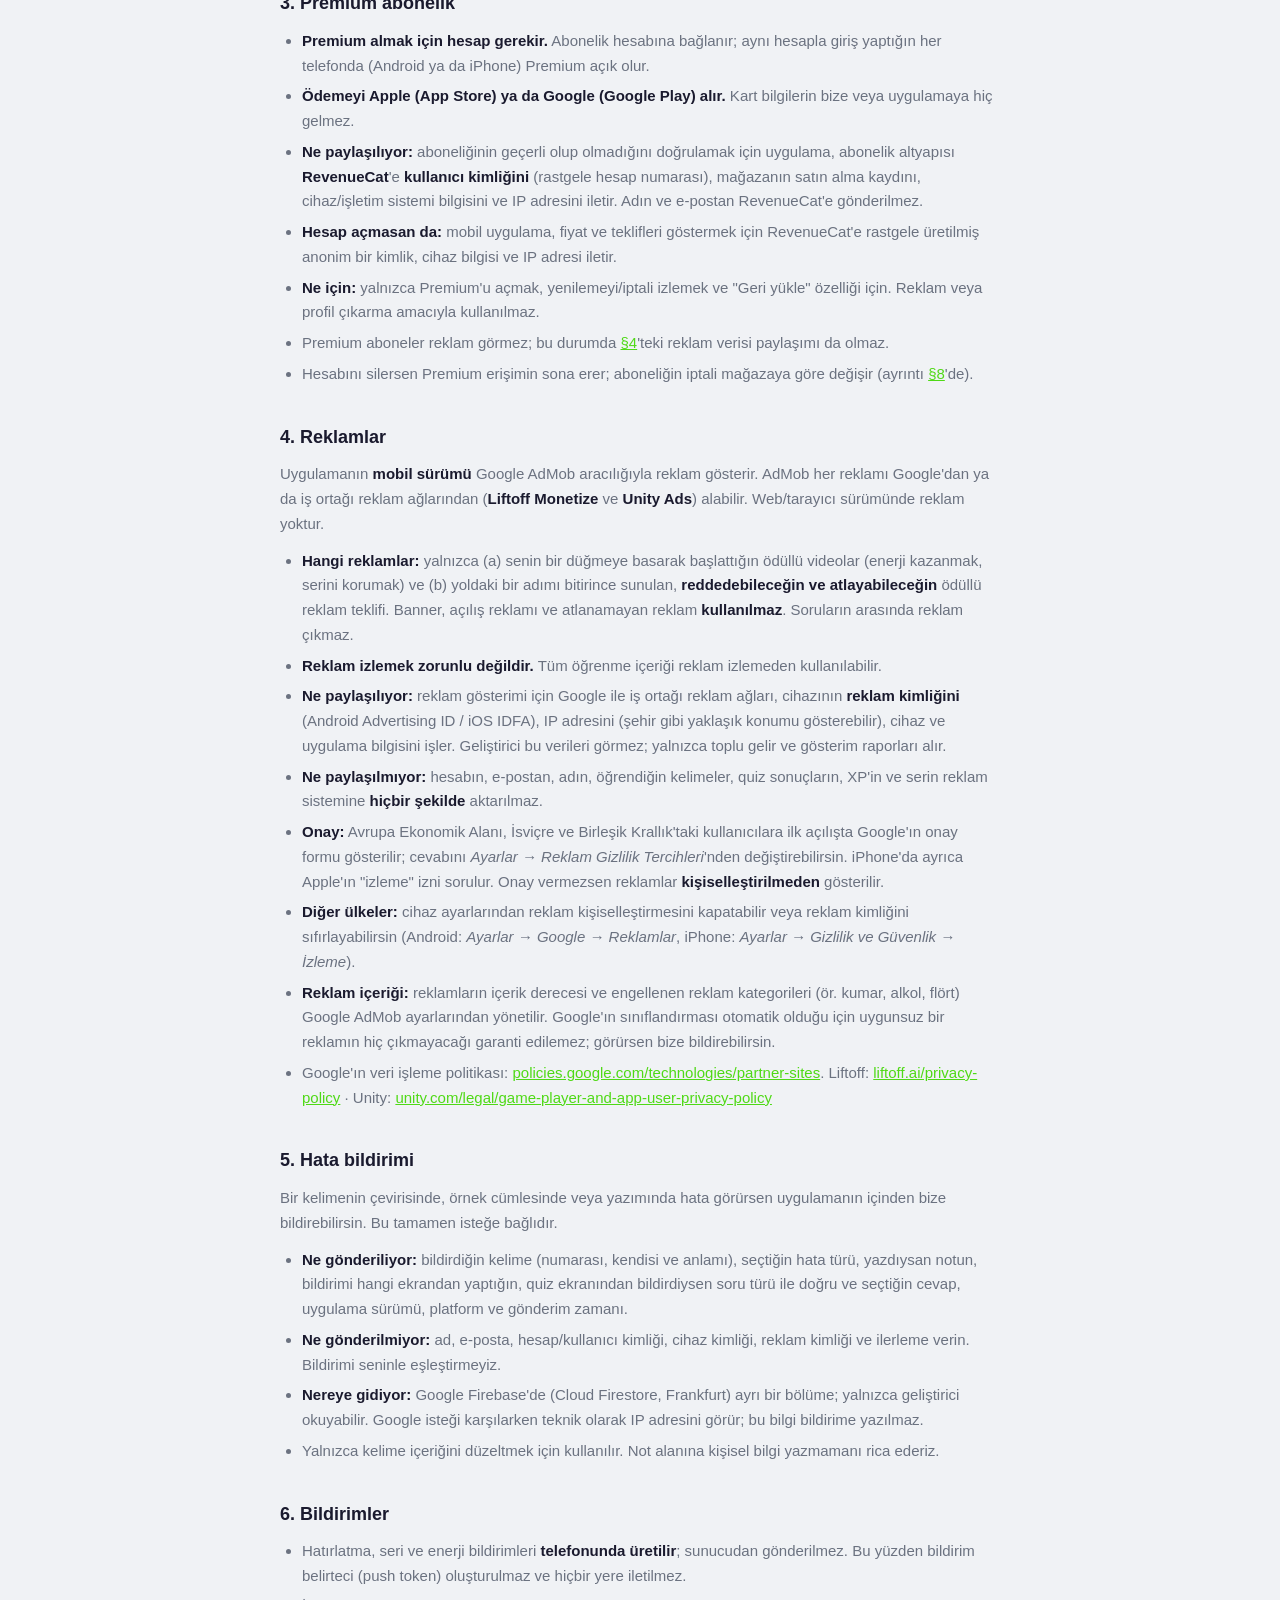
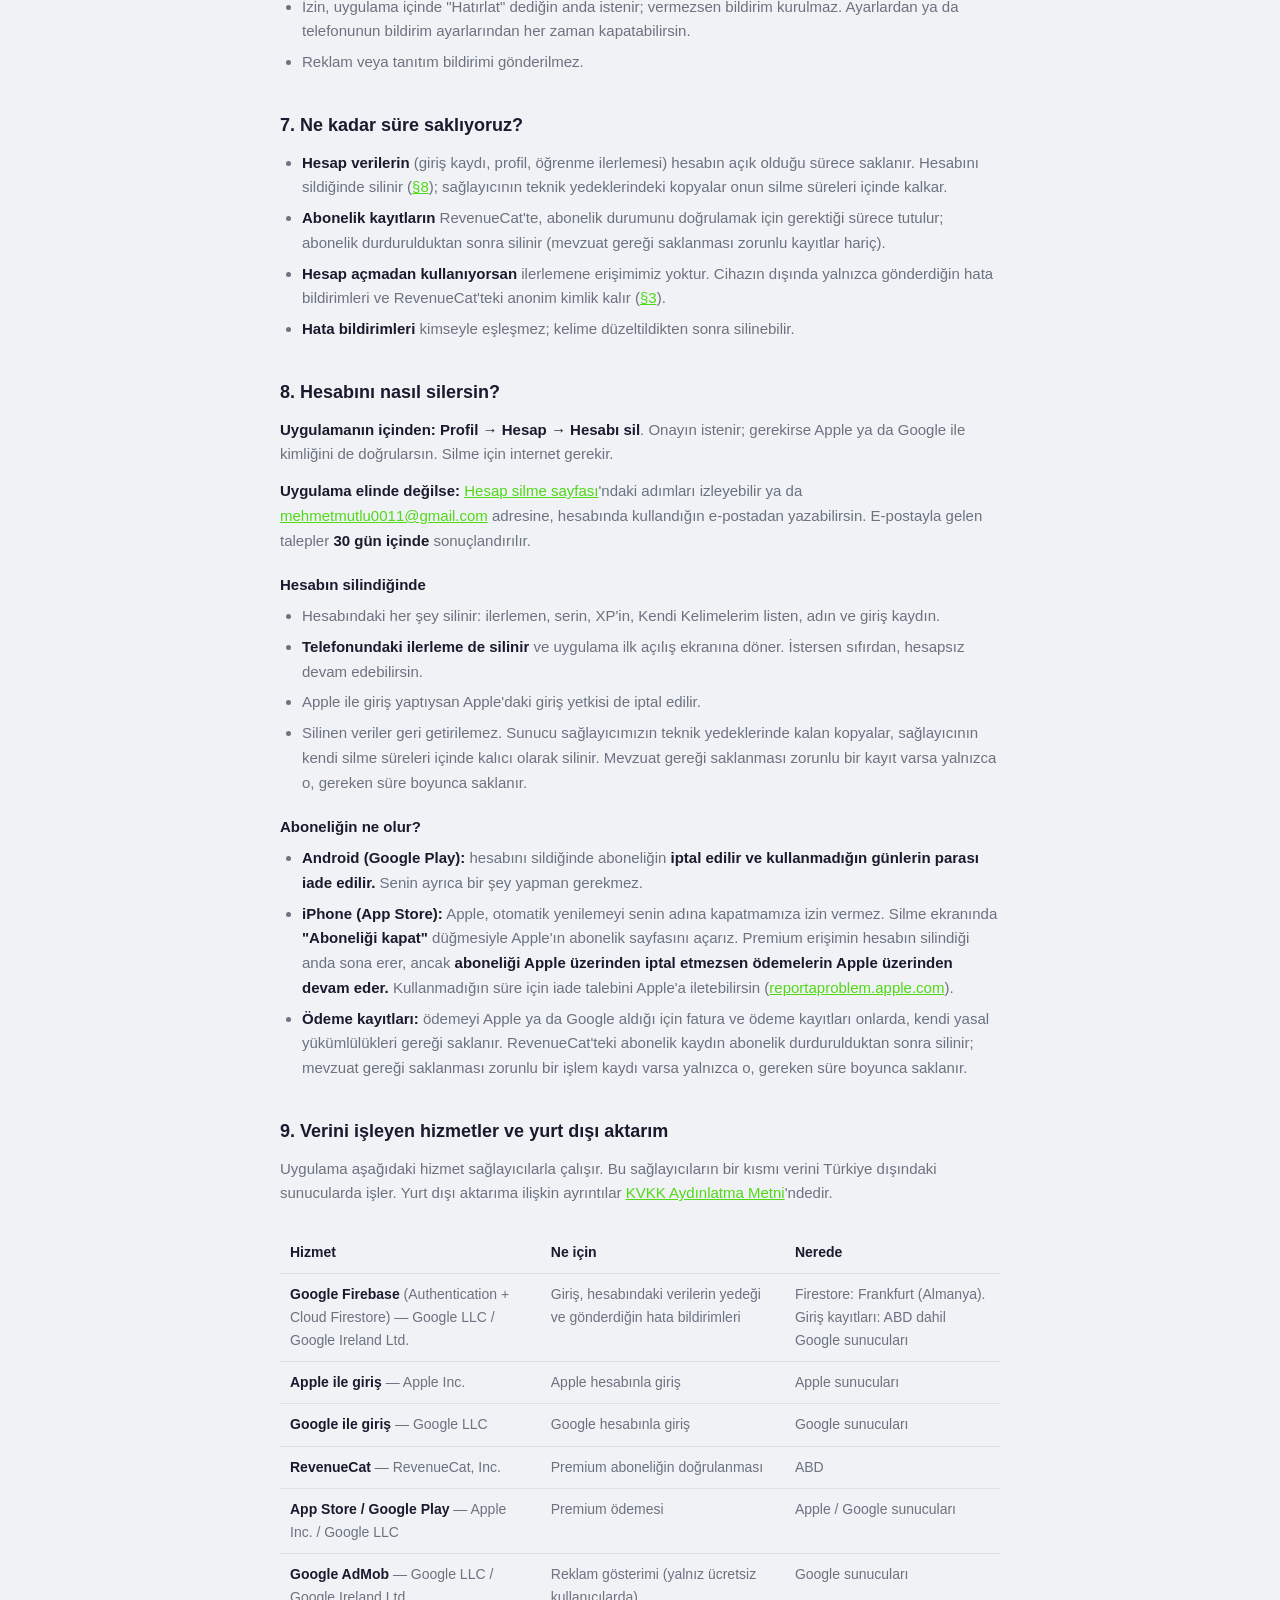
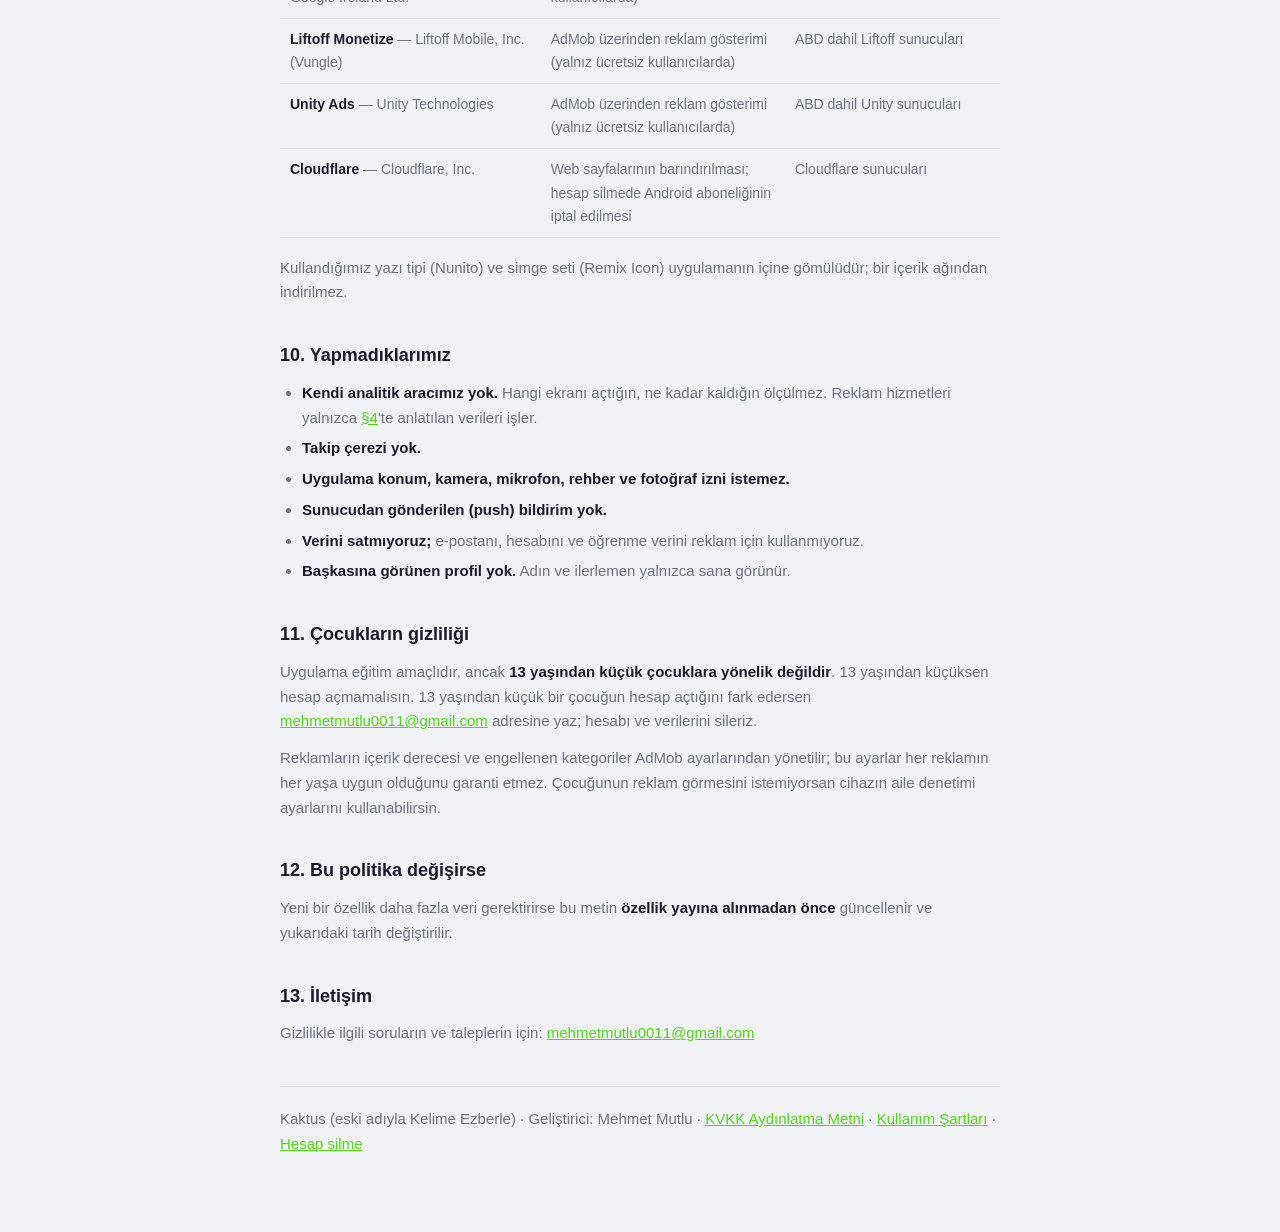
==== commit 3e607623: "Yasal metinler guncellendi (kaynak: wordmaster/yasal)" ====
--- a/gizlilik.html
+++ b/gizlilik.html
@@ -33,7 +33,7 @@
 
 
   <h1>Gizlilik Politikası</h1>
-  <p class="yasal-tarih">Son güncelleme: 4 Kasım 2026</p>
+  <p class="yasal-tarih">Son güncelleme: 11 Kasım 2026</p>
 
   <div class="yasal-kutu">
     <p><strong>Kısaca:</strong> Kaktus'u <strong>hesap açmadan</strong> kullanabilirsin.
@@ -58,8 +58,10 @@
   <table>
     <tr><th>Ne saklanıyor</th><th>Ne işe yarıyor</th></tr>
     <tr><td>Öğrendiğin kelimeler, doğru/yanlış geçmişi, tekrar takvimi</td><td>Hangi kelimeyi ne zaman tekrar etmen gerektiğini hesaplamak</td></tr>
-    <tr><td>Ders ilerlemen, günlük XP'in ve serin (streak)</td><td>İlerleme göstergeleri</td></tr>
+    <tr><td>Ders ilerlemen, bitirdiğin diyaloglar ve hikâyeler, günlük XP'in ve serin (streak)</td><td>İlerleme göstergeleri</td></tr>
     <tr><td>Kelimelerim listen</td><td>Çalıştığın kelimeleri sana göstermek</td></tr>
+    <tr><td>Kendi Kelimelerim listen (eklediğin kelimeler ve anlamları)</td><td>Kendi kelimelerinle çalışabilmen</td></tr>
+    <tr><td>Kelime Seviyem sonucun</td><td>Önceki sonucunu göstermek</td></tr>
     <tr><td>Seviyen, tema, titreşim ve bildirim tercihlerin</td><td>Uygulamayı seçtiğin gibi açmak, hatırlatmayı seçtiğin saatte kurmak</td></tr>
     <tr><td>Enerji durumun ve son dolum zamanı</td><td>Enerjinin ne zaman dolacağını hesaplamak</td></tr>
     <tr><td>Bu ay kullandığın seri koruması ve günlük tekrar sayın</td><td>Ücretsiz sürümün sınırlarını uygulamak</td></tr>
@@ -70,7 +72,7 @@
   </div>
   <p>Bu verilerin tamamını silmek için uygulamayı kaldırman (tarayıcıda site verilerini temizlemen)
   yeterli. <strong>"İlerlemeyi sıfırla"</strong> seçeneği dersleri, XP'yi, seviyeni ve Kelimelerim
-  listeni siler; serin yalnızca sen seçersen sıfırlanır. Hesap açmadıysan bizde bir yedeği yoktur;
+  listeni siler; Kendi Kelimelerim listen ve Kelime Seviyem sonucun silinmez; serin yalnızca sen seçersen sıfırlanır. Hesap açmadıysan bizde bir yedeği yoktur;
   silinen ilerleme geri getirilemez.</p>
   <p>Hesap açmasan da bazı teknik veriler cihazından çıkar: reklam verileri (<a href="#reklamlar">§4</a>)
   ve fiyat ile teklif sorgusu için RevenueCat'e giden bilgiler (<a href="#premium">§3</a>). Hata
@@ -89,8 +91,8 @@
     <tr><td>E-posta adresi</td><td>Apple ya da Google. Apple ile girerken e-postanı gizlemeyi seçersen Apple'ın verdiği yönlendirme adresi gelir</td><td>Hesabını tanımak, aynı e-postayla ikinci bir hesap açılmasını önlemek, silme gibi taleplerinde seni doğrulamak</td></tr>
     <tr><td>Ad</td><td>Apple ya da Google (Apple yalnızca ilk girişte verir; gelmezse "Öğrenci" yazar). Profilden değiştirebilirsin</td><td>Profilinde sana göstermek. Adın <strong>yalnızca sana</strong> görünür</td></tr>
     <tr><td>Giriş yöntemi, hesabın açıldığı ve son giriş yaptığın zaman, platform (Android / iOS)</td><td>Uygulama</td><td>Hesabın düzgün çalışması ve sorun çözmek</td></tr>
-    <tr><td>Öğrenme ilerlemen: ders ve bölüm sonuçları, günlük XP, seri ve seri koruması kayıtları, seviyen, tekrar takvimi, bitirdiğin diyaloglar, cevap geçmişi (hangi kelime, hangi soru türü, doğru mu, ne zaman)</td><td>Uygulamayı kullanırken</td><td>İlerlemeni yedeklemek ve başka telefonda kaldığın yerden devam etmeni sağlamak</td></tr>
-    <tr><td>Kelimelerim listen</td><td>Uygulamayı kullanırken</td><td>Listeni telefonlar arasında taşımak</td></tr>
+    <tr><td>Öğrenme ilerlemen: ders ve bölüm sonuçları, günlük XP, seri ve seri koruması kayıtları, seviyen, tekrar takvimi, bitirdiğin diyaloglar ve hikâyeler, cevap geçmişi (hangi kelime, hangi soru türü, doğru mu, ne zaman)</td><td>Uygulamayı kullanırken</td><td>İlerlemeni yedeklemek ve başka telefonda kaldığın yerden devam etmeni sağlamak</td></tr>
+    <tr><td>Kendi Kelimelerim listen (eklediğin kelimeler ve anlamları)</td><td>Uygulamayı kullanırken</td><td>Listeni telefonlar arasında taşımak</td></tr>
     <tr><td>Rastgele bir cihaz numarası</td><td>Uygulama üretir (reklam kimliği <strong>değildir</strong>)</td><td>Aynı gün iki telefonda çalıştığında ilerlemeyi karıştırmadan birleştirmek</td></tr>
     <tr><td>IP adresi, cihaz bilgisi</td><td>Giriş sırasında Google (Firebase) ve Apple/Google giriş hizmetleri teknik olarak işler</td><td>Girişin güvenliği, kötüye kullanımı önlemek</td></tr>
   </table>
@@ -121,7 +123,7 @@
 
   <h3>Çıkış yaparsan</h3>
   <p>"Çıkış yap" dediğinde ilerlemen hesabında kalır; <strong>telefondaki kopyası silinir</strong>
-  (ilerleme, Kelimelerim ve Premium bu telefonda kapanır). Aynı hesapla tekrar giriş yaptığında
+  (ilerleme, Kelimelerim, Kendi Kelimelerim ve Premium bu telefonda kapanır). Aynı hesapla tekrar giriş yaptığında
   her şey geri gelir. Son ilerlemenin bir kısmı henüz buluta aktarılmadıysa (örneğin internet
   yoksa) uygulama seni uyarır; yine de çıkarsan aktarılmamış kısım kaybolabilir.
   Çıkış yapmak aboneliği iptal etmez.</p>
@@ -234,7 +236,7 @@
 
   <h3>Hesabın silindiğinde</h3>
   <ul>
-    <li>Hesabındaki her şey silinir: ilerlemen, serin, XP'in, Kelimelerim listen, adın ve giriş kaydın.</li>
+    <li>Hesabındaki her şey silinir: ilerlemen, serin, XP'in, Kendi Kelimelerim listen, adın ve giriş kaydın.</li>
     <li><strong>Telefonundaki ilerleme de silinir</strong> ve uygulama ilk açılış ekranına döner.
     İstersen sıfırdan, hesapsız devam edebilirsin.</li>
     <li>Apple ile giriş yaptıysan Apple'daki giriş yetkisi de iptal edilir.</li>
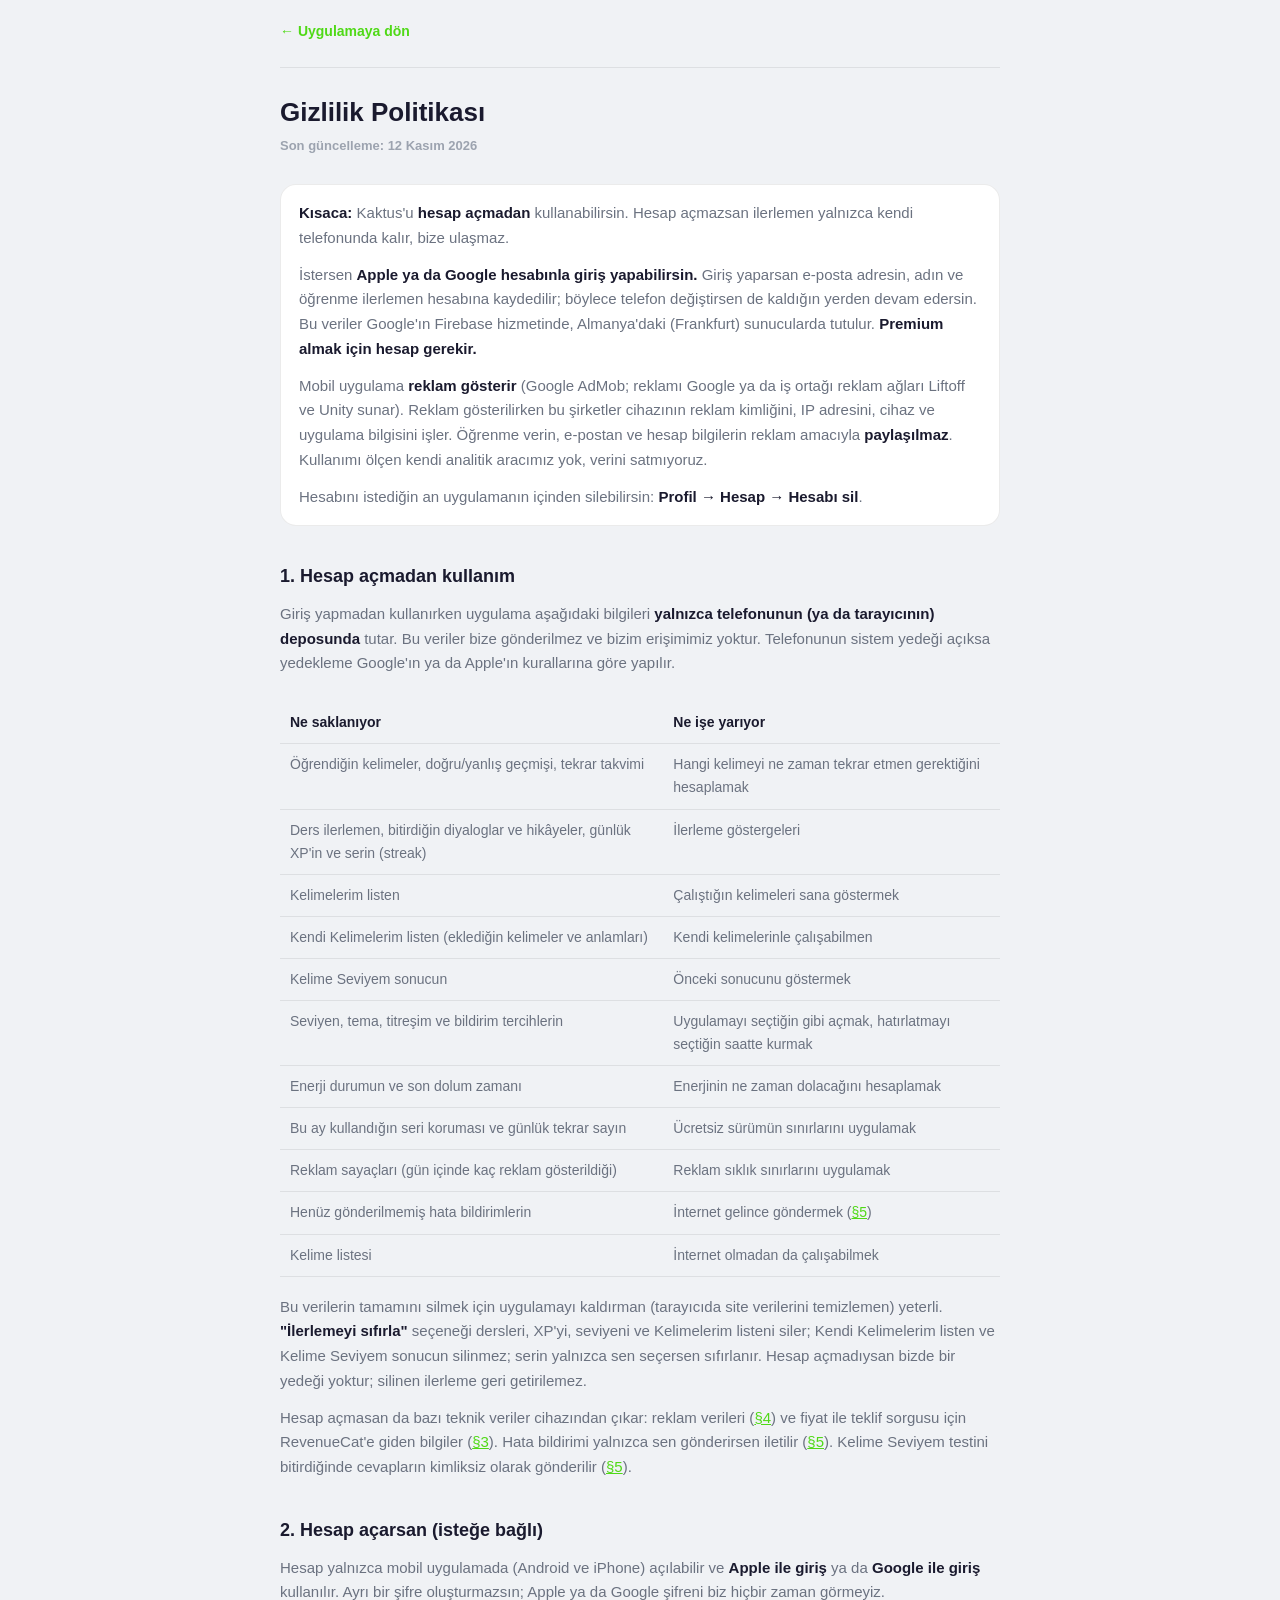
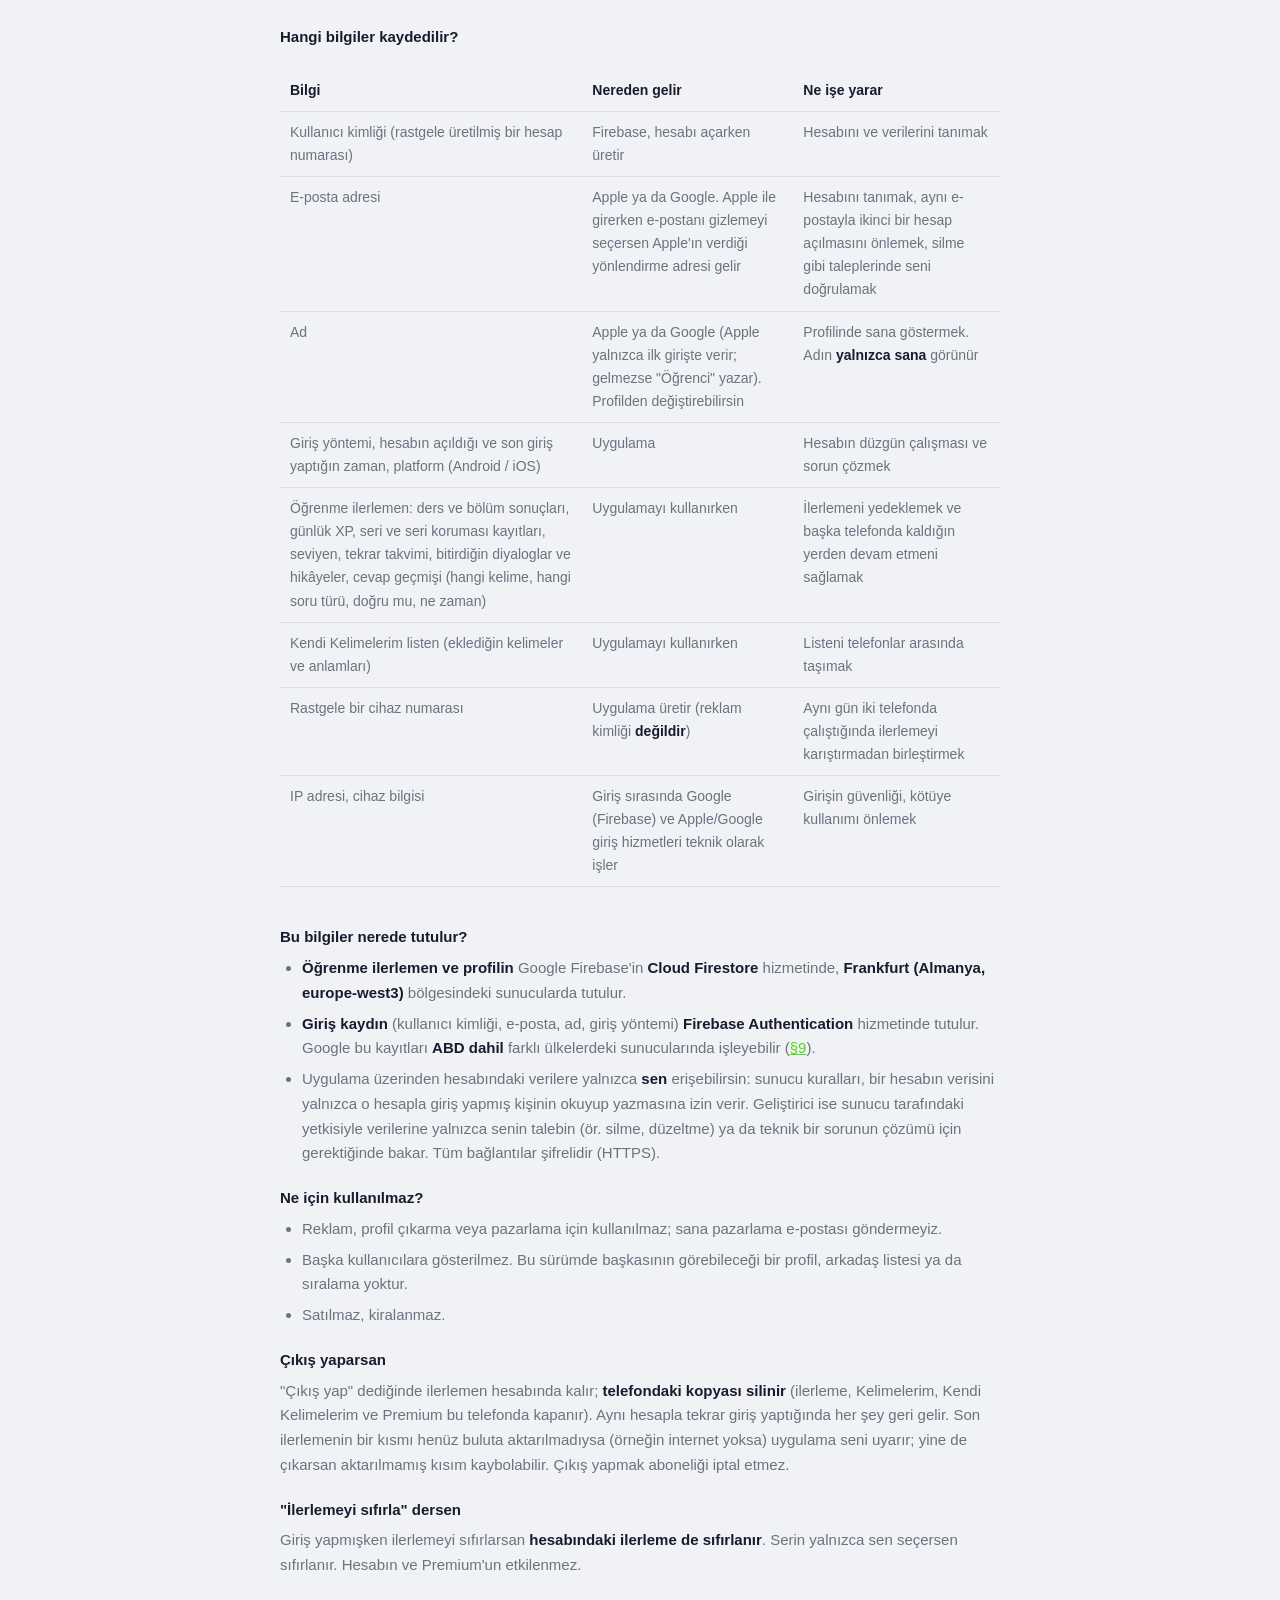
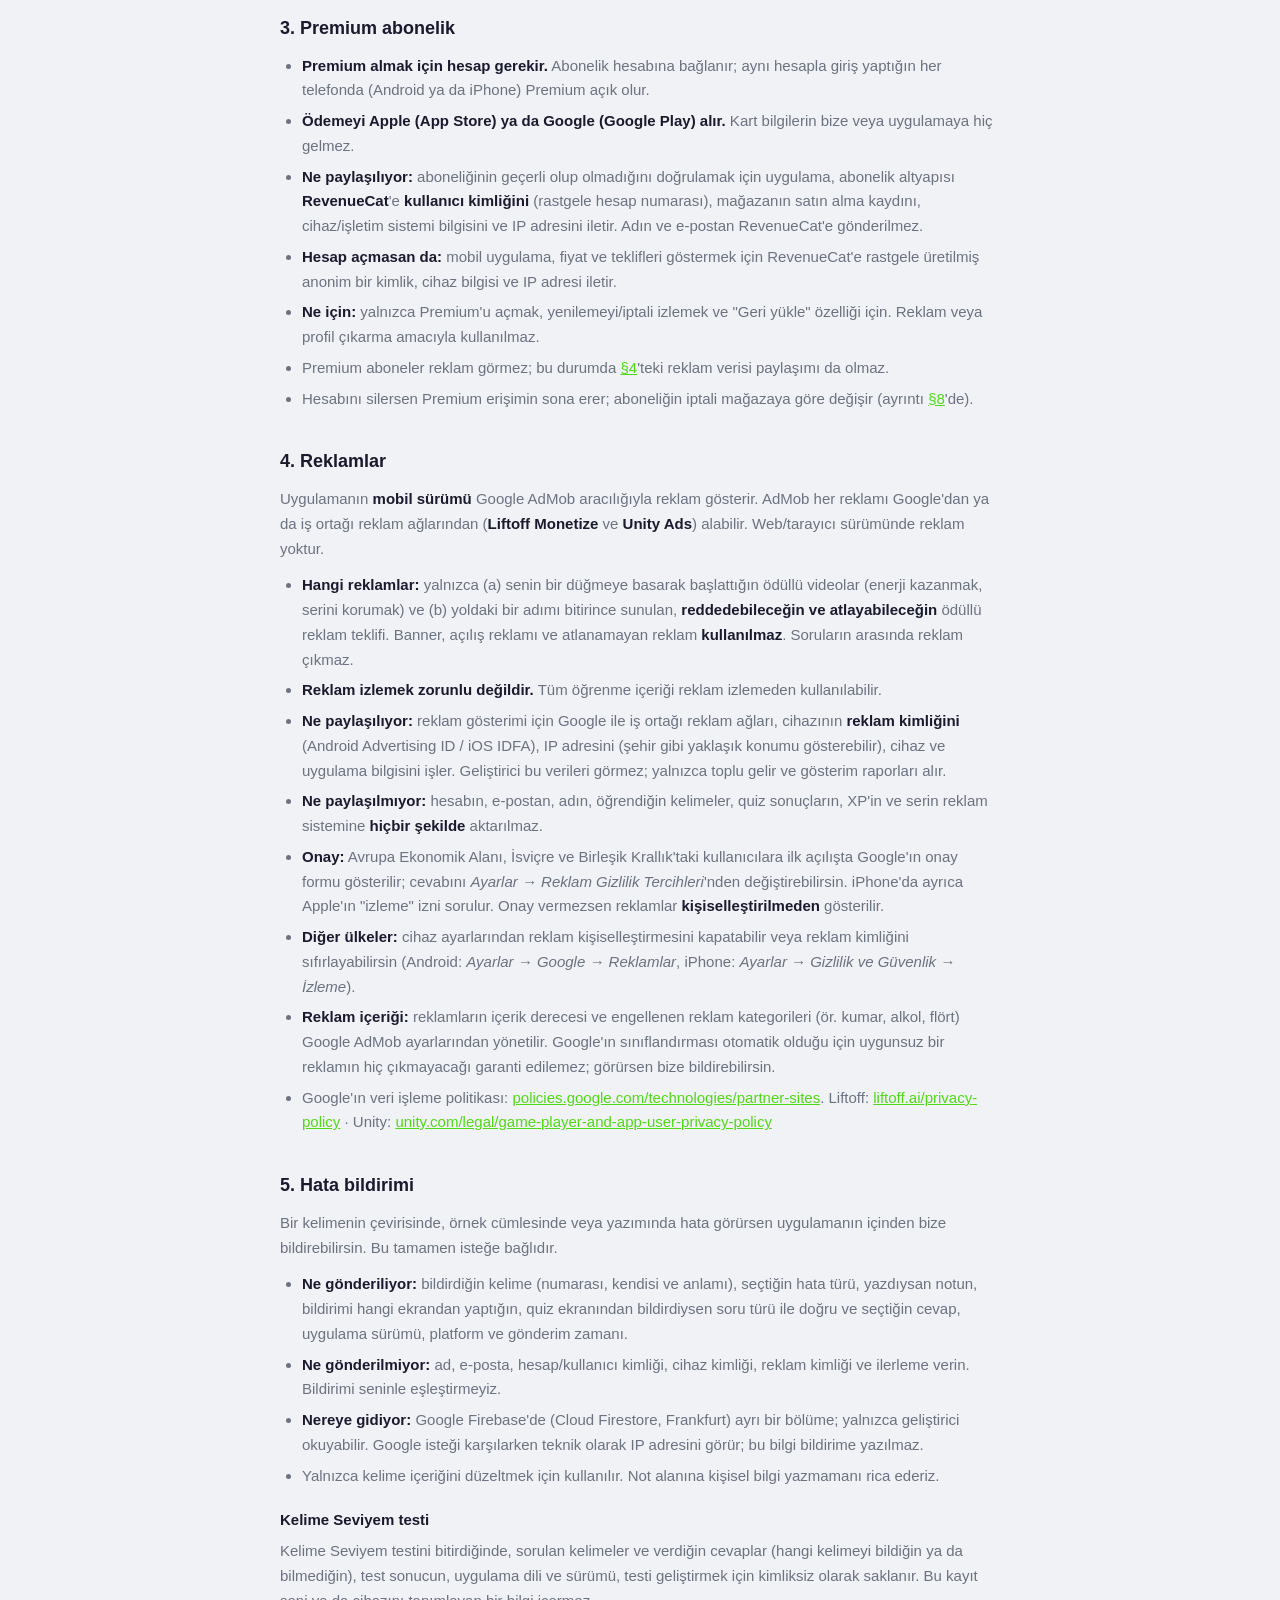
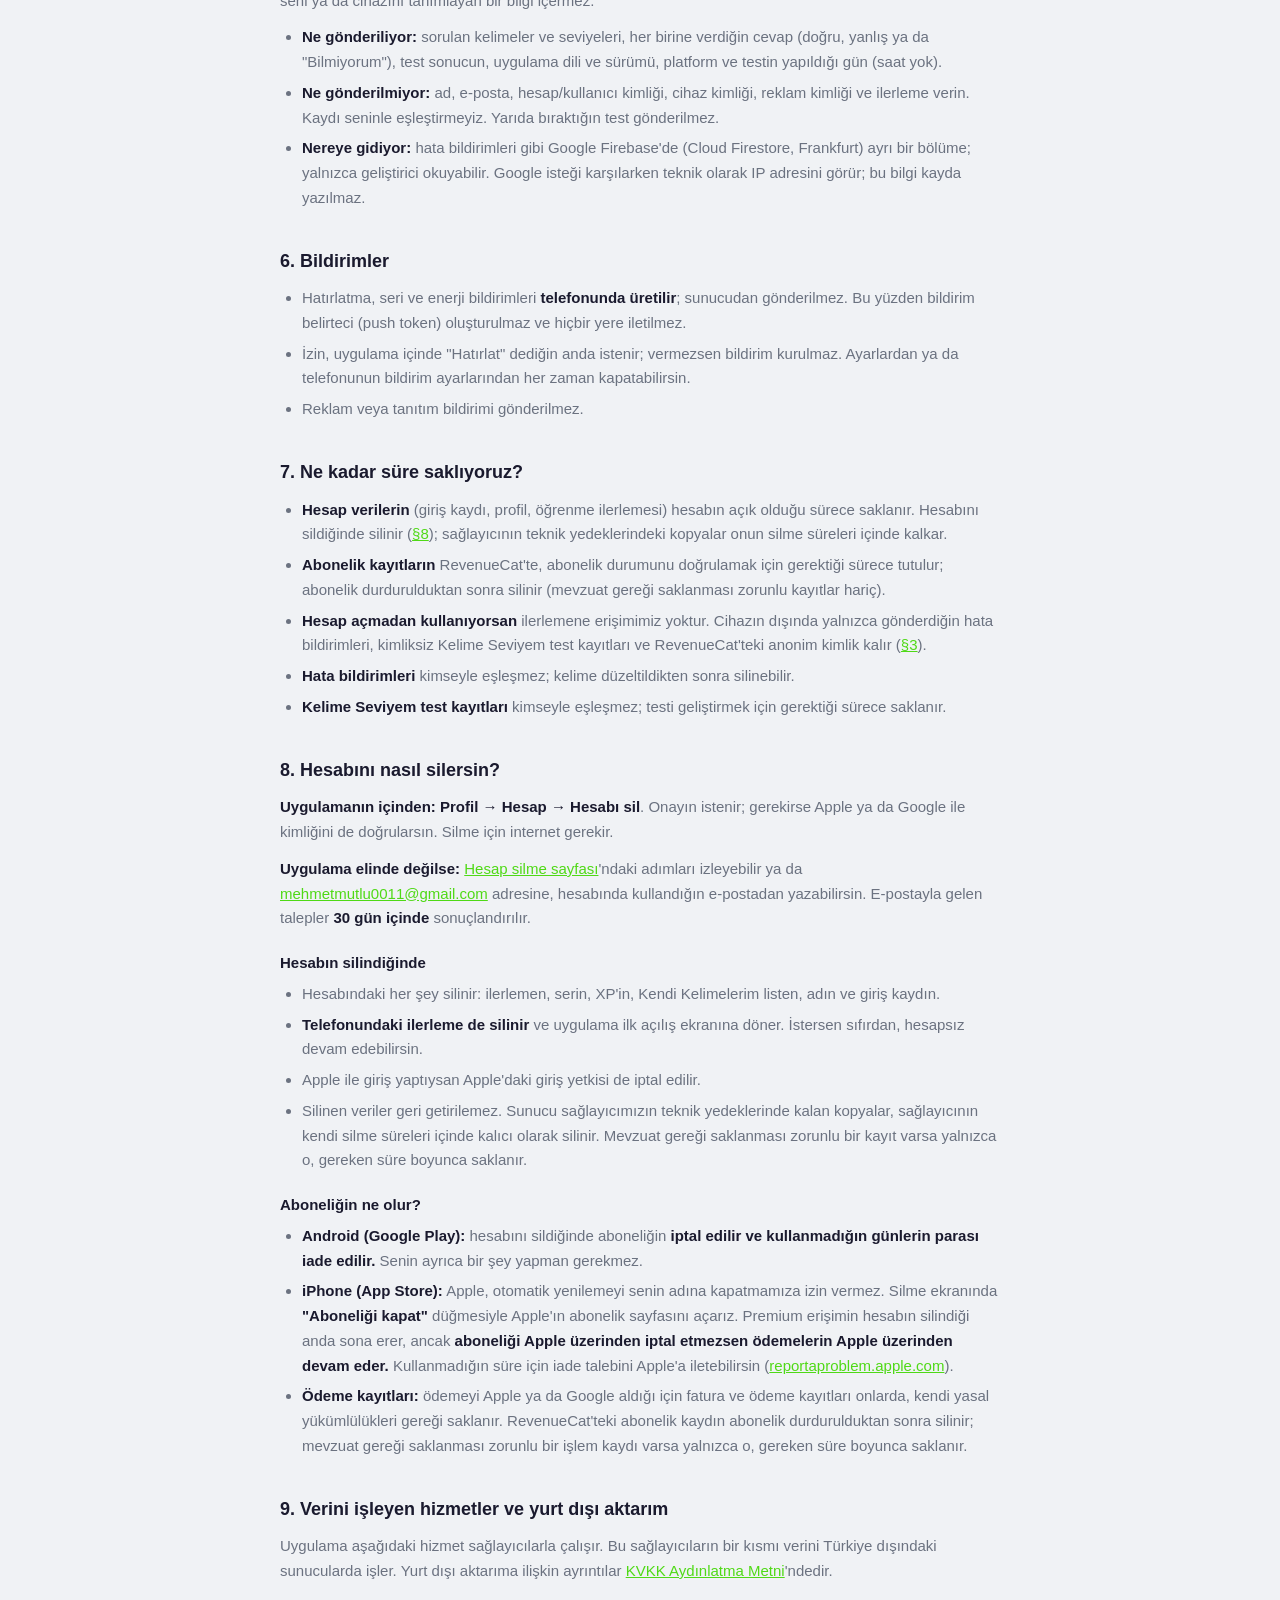
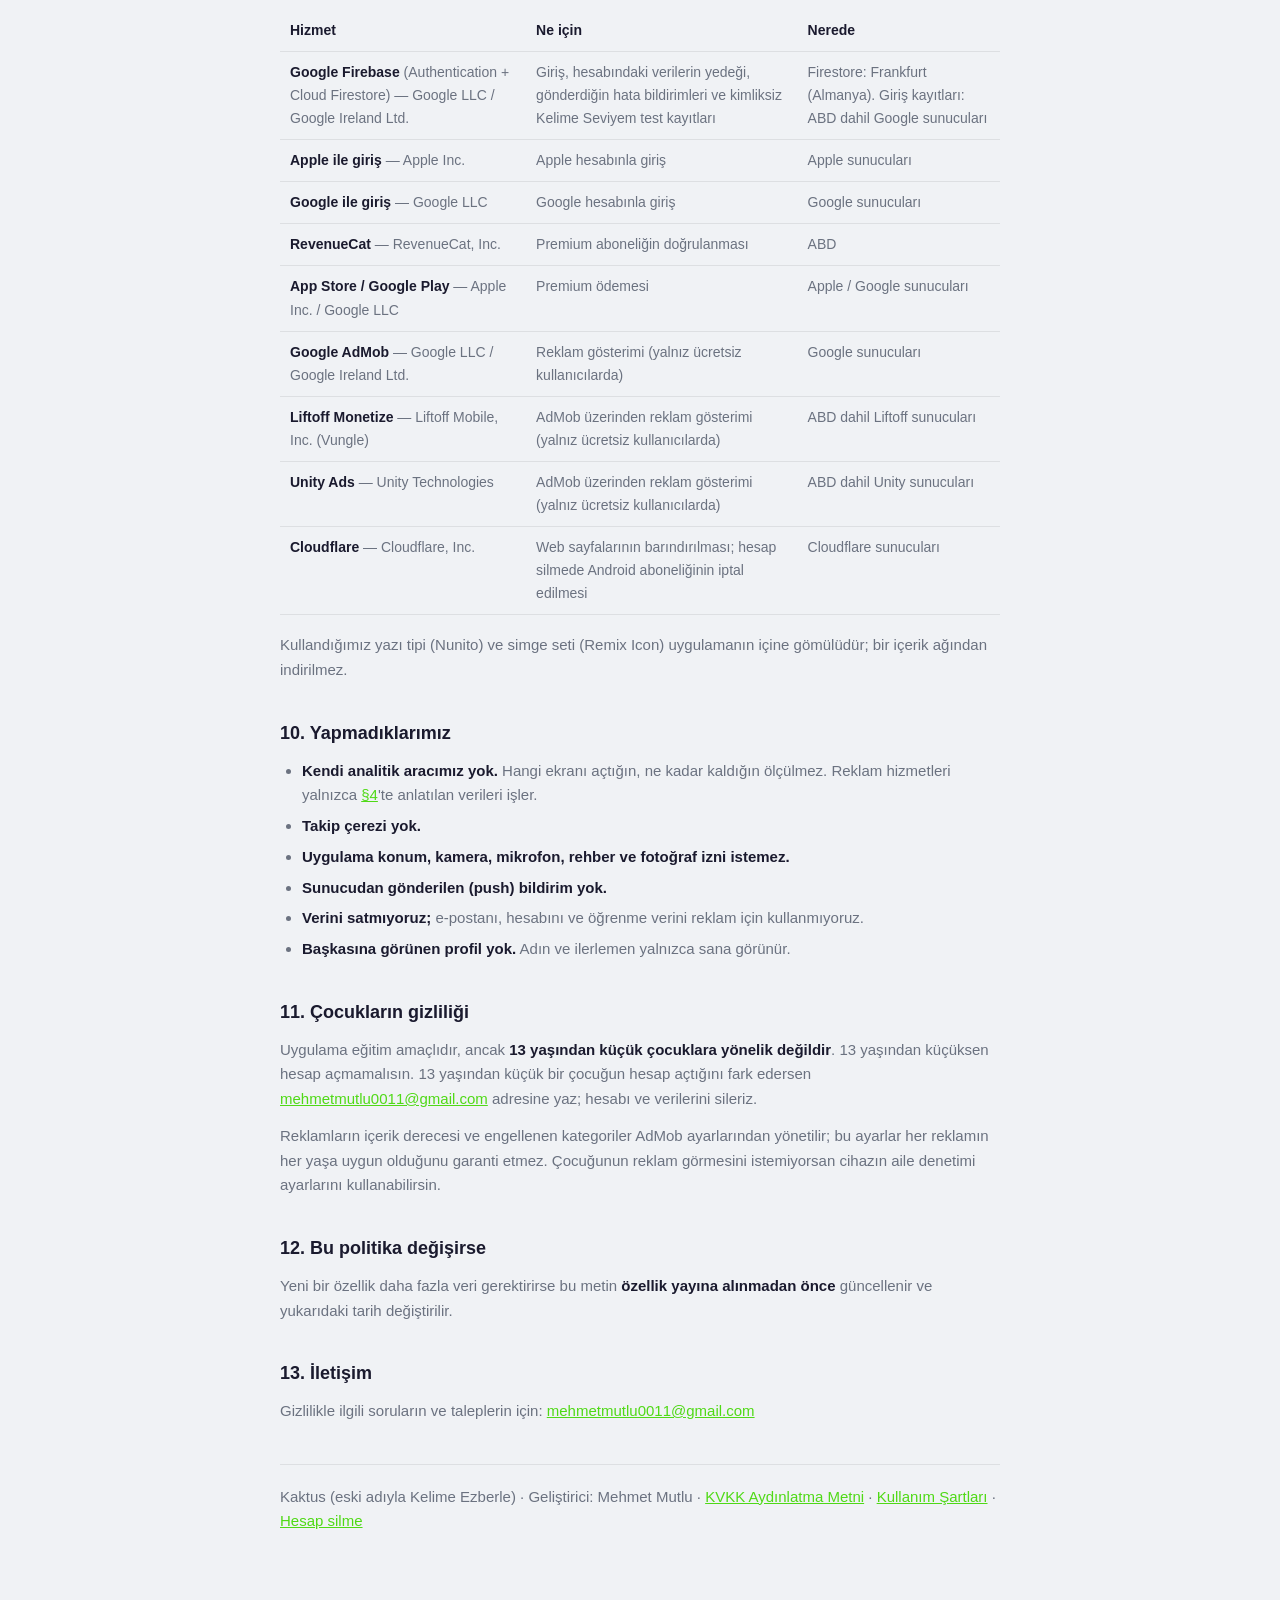
==== commit fe9b2205: "Yasal metinler guncellendi (kaynak: wordmaster/yasal)" ====
--- a/gizlilik.html
+++ b/gizlilik.html
@@ -33,7 +33,7 @@
 
 
   <h1>Gizlilik Politikası</h1>
-  <p class="yasal-tarih">Son güncelleme: 11 Kasım 2026</p>
+  <p class="yasal-tarih">Son güncelleme: 12 Kasım 2026</p>
 
   <div class="yasal-kutu">
     <p><strong>Kısaca:</strong> Kaktus'u <strong>hesap açmadan</strong> kullanabilirsin.
@@ -76,7 +76,8 @@
   silinen ilerleme geri getirilemez.</p>
   <p>Hesap açmasan da bazı teknik veriler cihazından çıkar: reklam verileri (<a href="#reklamlar">§4</a>)
   ve fiyat ile teklif sorgusu için RevenueCat'e giden bilgiler (<a href="#premium">§3</a>). Hata
-  bildirimi yalnızca sen gönderirsen iletilir (<a href="#hata-bildirimi">§5</a>).</p>
+  bildirimi yalnızca sen gönderirsen iletilir (<a href="#hata-bildirimi">§5</a>). Kelime Seviyem testini
+  bitirdiğinde cevapların kimliksiz olarak gönderilir (<a href="#seviye-testi">§5</a>).</p>
 
   <h2 id="hesap">2. Hesap açarsan (isteğe bağlı)</h2>
   <p>Hesap yalnızca mobil uygulamada (Android ve iPhone) açılabilir ve
@@ -202,6 +203,21 @@
     rica ederiz.</li>
   </ul>
 
+  <h3 id="seviye-testi">Kelime Seviyem testi</h3>
+  <p>Kelime Seviyem testini bitirdiğinde, sorulan kelimeler ve verdiğin cevaplar (hangi kelimeyi
+  bildiğin ya da bilmediğin), test sonucun, uygulama dili ve sürümü, testi geliştirmek için
+  kimliksiz olarak saklanır. Bu kayıt seni ya da cihazını tanımlayan bir bilgi içermez.</p>
+  <ul>
+    <li><strong>Ne gönderiliyor:</strong> sorulan kelimeler ve seviyeleri, her birine verdiğin cevap
+    (doğru, yanlış ya da "Bilmiyorum"), test sonucun, uygulama dili ve sürümü, platform ve testin
+    yapıldığı gün (saat yok).</li>
+    <li><strong>Ne gönderilmiyor:</strong> ad, e-posta, hesap/kullanıcı kimliği, cihaz kimliği,
+    reklam kimliği ve ilerleme verin. Kaydı seninle eşleştirmeyiz. Yarıda bıraktığın test gönderilmez.</li>
+    <li><strong>Nereye gidiyor:</strong> hata bildirimleri gibi Google Firebase'de (Cloud Firestore,
+    Frankfurt) ayrı bir bölüme; yalnızca geliştirici okuyabilir. Google isteği karşılarken teknik
+    olarak IP adresini görür; bu bilgi kayda yazılmaz.</li>
+  </ul>
+
   <h2 id="bildirimler">6. Bildirimler</h2>
   <ul>
     <li>Hatırlatma, seri ve enerji bildirimleri <strong>telefonunda üretilir</strong>; sunucudan
@@ -220,9 +236,11 @@
     gerektiği sürece tutulur; abonelik durdurulduktan sonra silinir (mevzuat gereği saklanması
     zorunlu kayıtlar hariç).</li>
     <li><strong>Hesap açmadan kullanıyorsan</strong> ilerlemene erişimimiz yoktur. Cihazın dışında
-    yalnızca gönderdiğin hata bildirimleri ve RevenueCat'teki anonim kimlik kalır (<a href="#premium">§3</a>).</li>
+    yalnızca gönderdiğin hata bildirimleri, kimliksiz Kelime Seviyem test kayıtları ve RevenueCat'teki anonim kimlik kalır (<a href="#premium">§3</a>).</li>
     <li><strong>Hata bildirimleri</strong> kimseyle eşleşmez; kelime düzeltildikten sonra
     silinebilir.</li>
+    <li><strong>Kelime Seviyem test kayıtları</strong> kimseyle eşleşmez; testi geliştirmek için
+    gerektiği sürece saklanır.</li>
   </ul>
 
   <h2 id="silme">8. Hesabını nasıl silersin?</h2>
@@ -269,7 +287,7 @@
   <div class="yasal-kaydir">
   <table>
     <tr><th>Hizmet</th><th>Ne için</th><th>Nerede</th></tr>
-    <tr><td><strong>Google Firebase</strong> (Authentication + Cloud Firestore) — Google LLC / Google Ireland Ltd.</td><td>Giriş, hesabındaki verilerin yedeği ve gönderdiğin hata bildirimleri</td><td>Firestore: Frankfurt (Almanya). Giriş kayıtları: ABD dahil Google sunucuları</td></tr>
+    <tr><td><strong>Google Firebase</strong> (Authentication + Cloud Firestore) — Google LLC / Google Ireland Ltd.</td><td>Giriş, hesabındaki verilerin yedeği, gönderdiğin hata bildirimleri ve kimliksiz Kelime Seviyem test kayıtları</td><td>Firestore: Frankfurt (Almanya). Giriş kayıtları: ABD dahil Google sunucuları</td></tr>
     <tr><td><strong>Apple ile giriş</strong> — Apple Inc.</td><td>Apple hesabınla giriş</td><td>Apple sunucuları</td></tr>
     <tr><td><strong>Google ile giriş</strong> — Google LLC</td><td>Google hesabınla giriş</td><td>Google sunucuları</td></tr>
     <tr><td><strong>RevenueCat</strong> — RevenueCat, Inc.</td><td>Premium aboneliğin doğrulanması</td><td>ABD</td></tr>
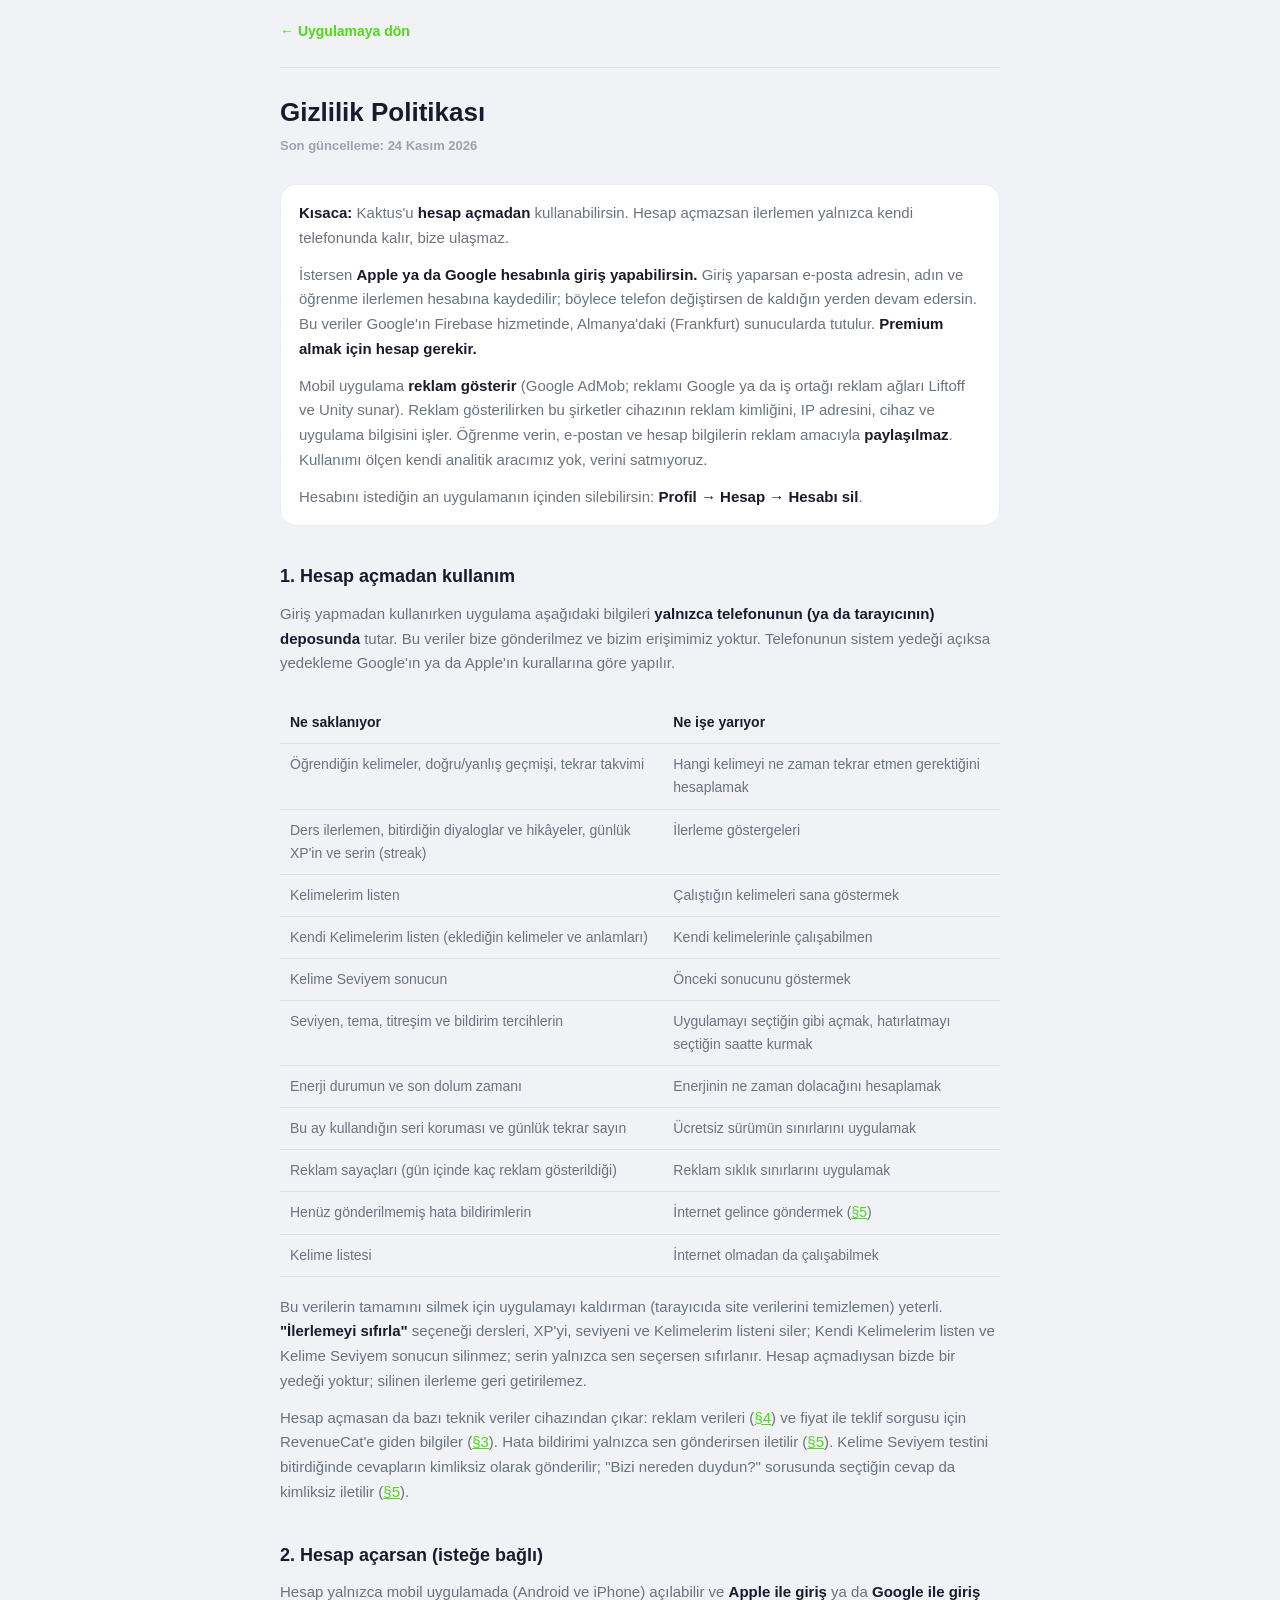
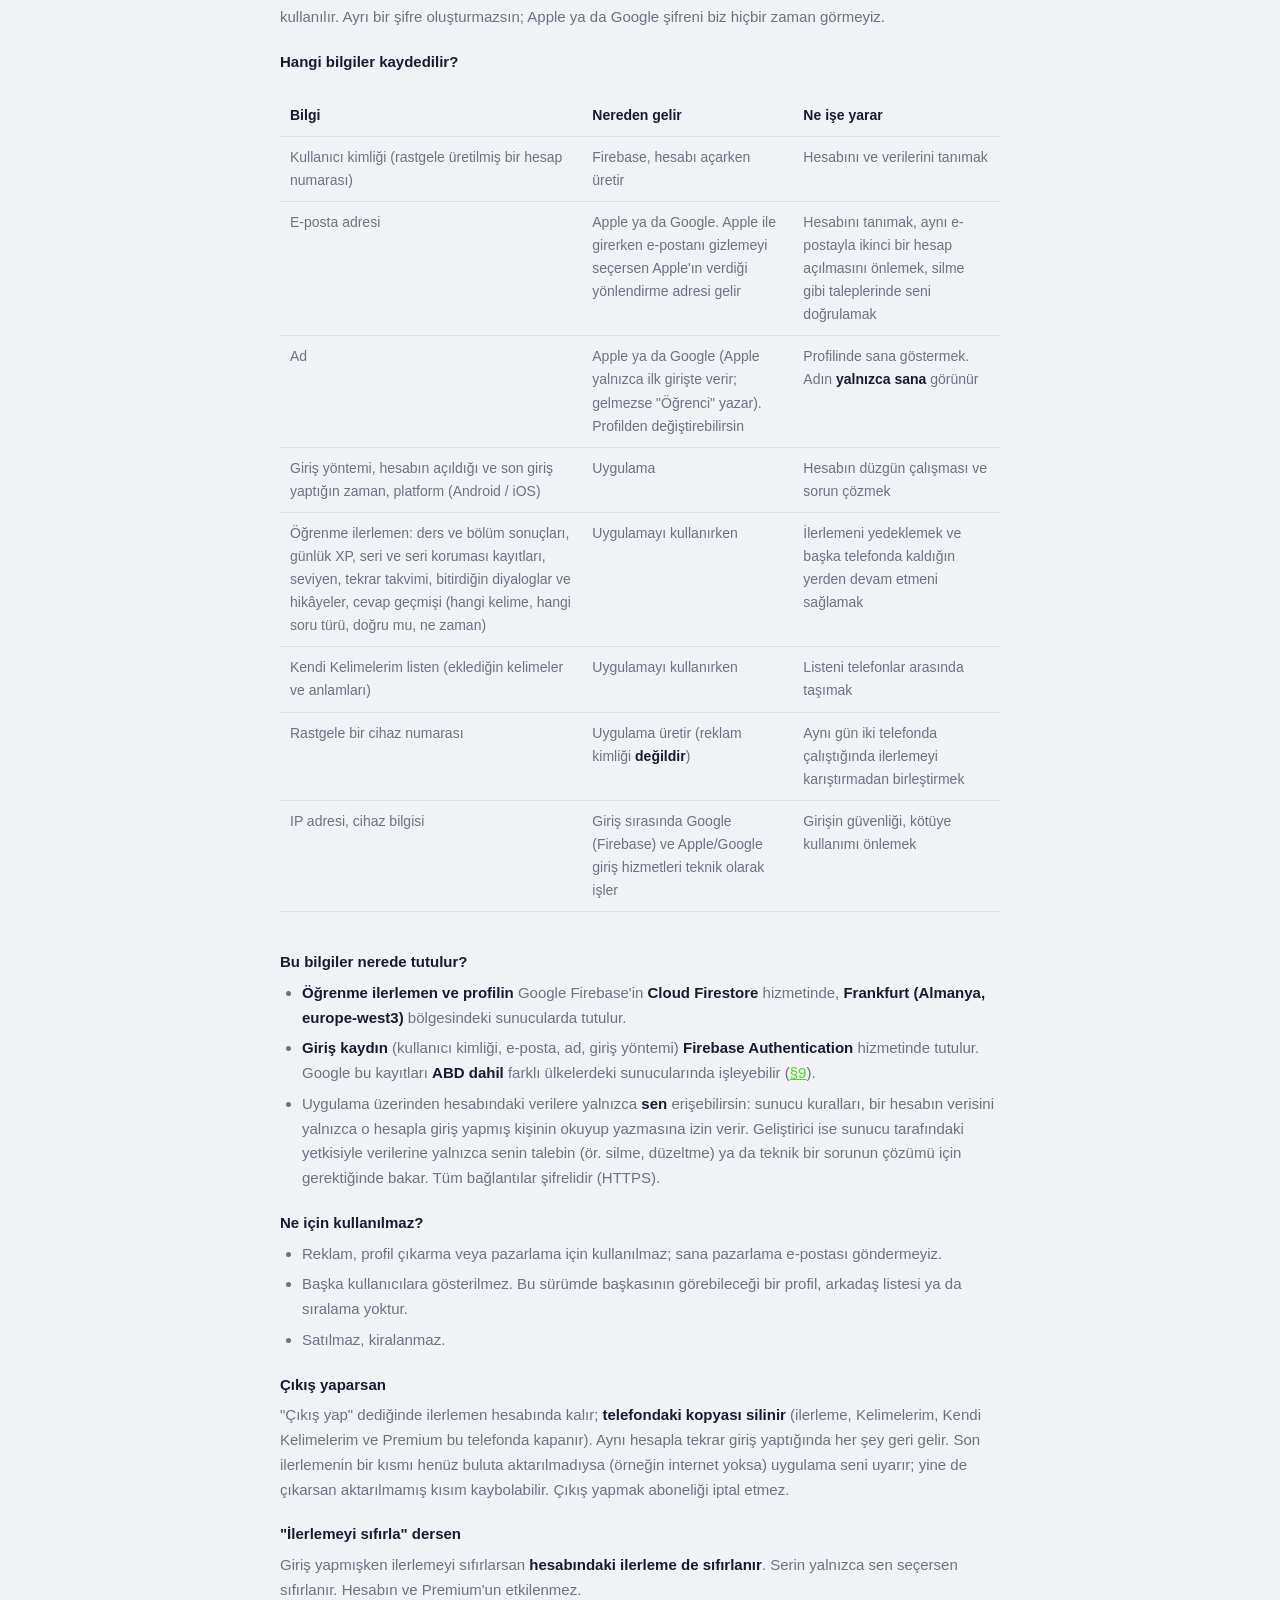
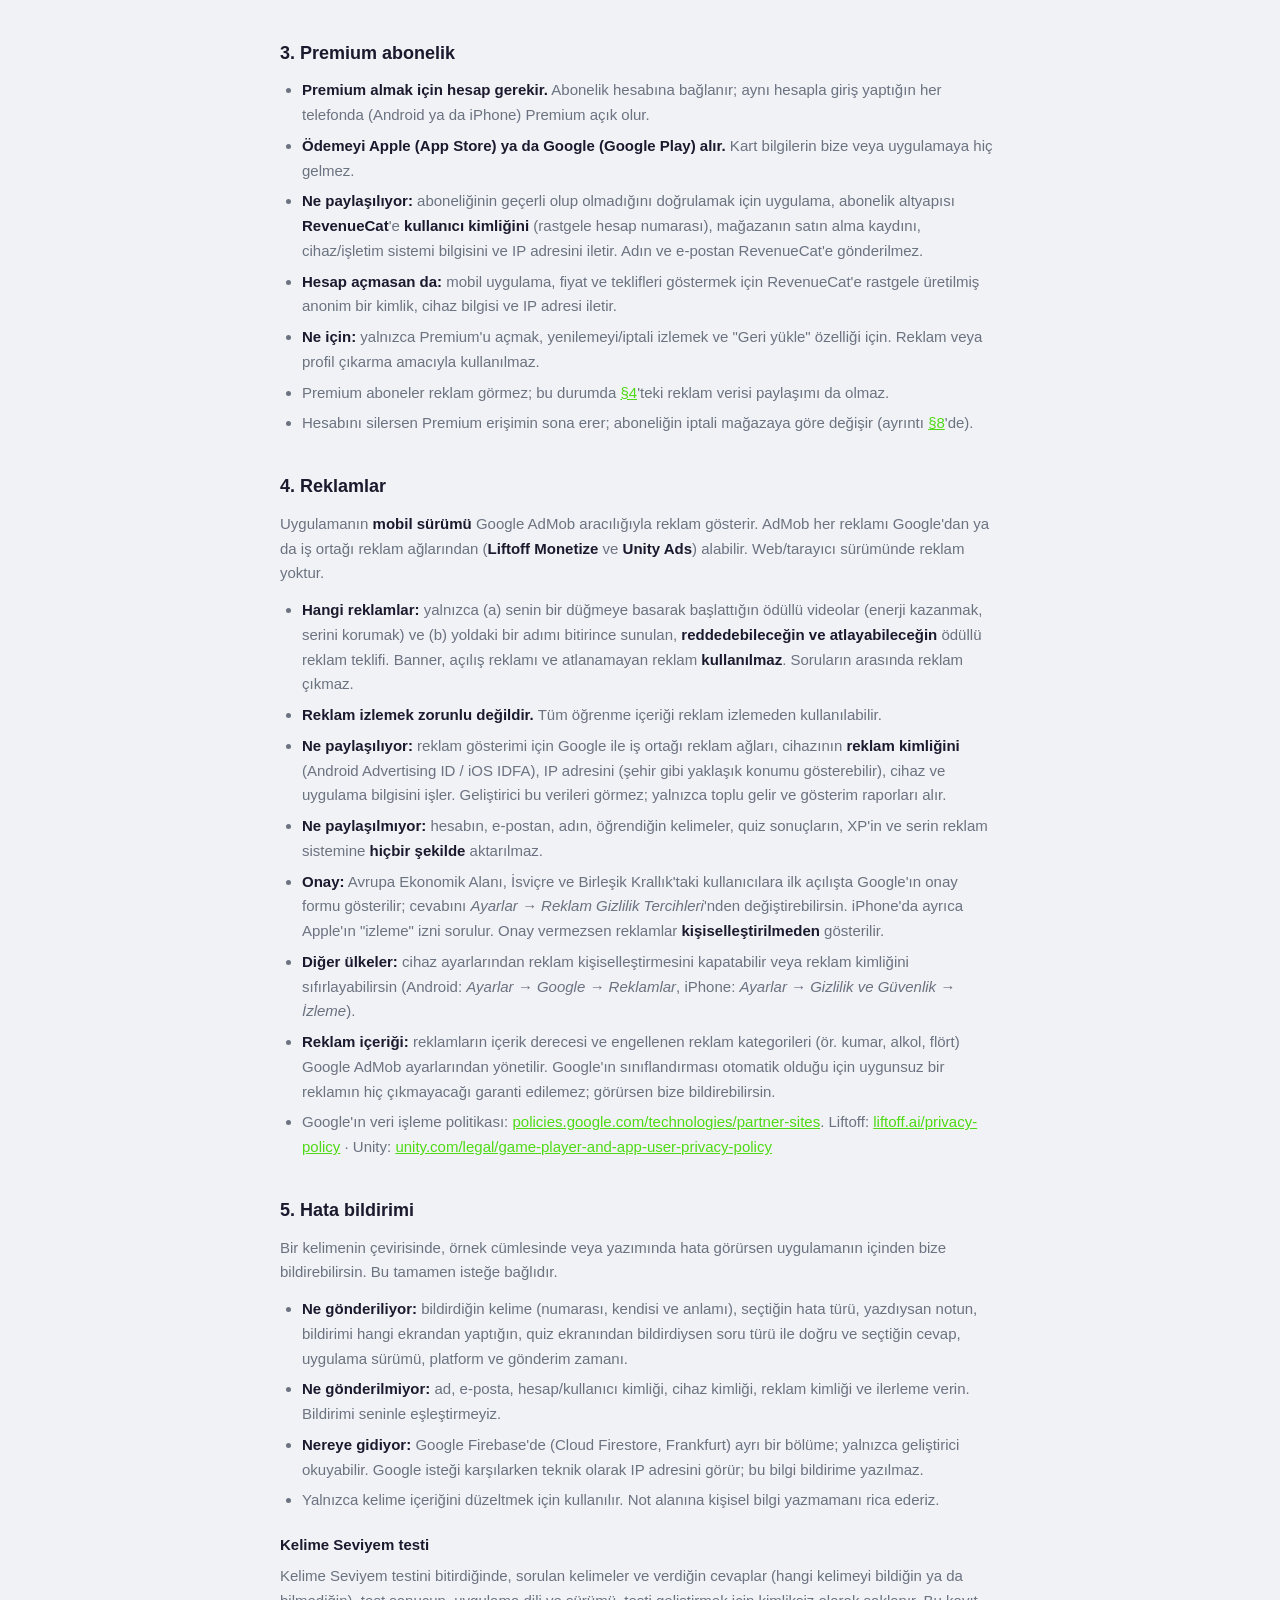
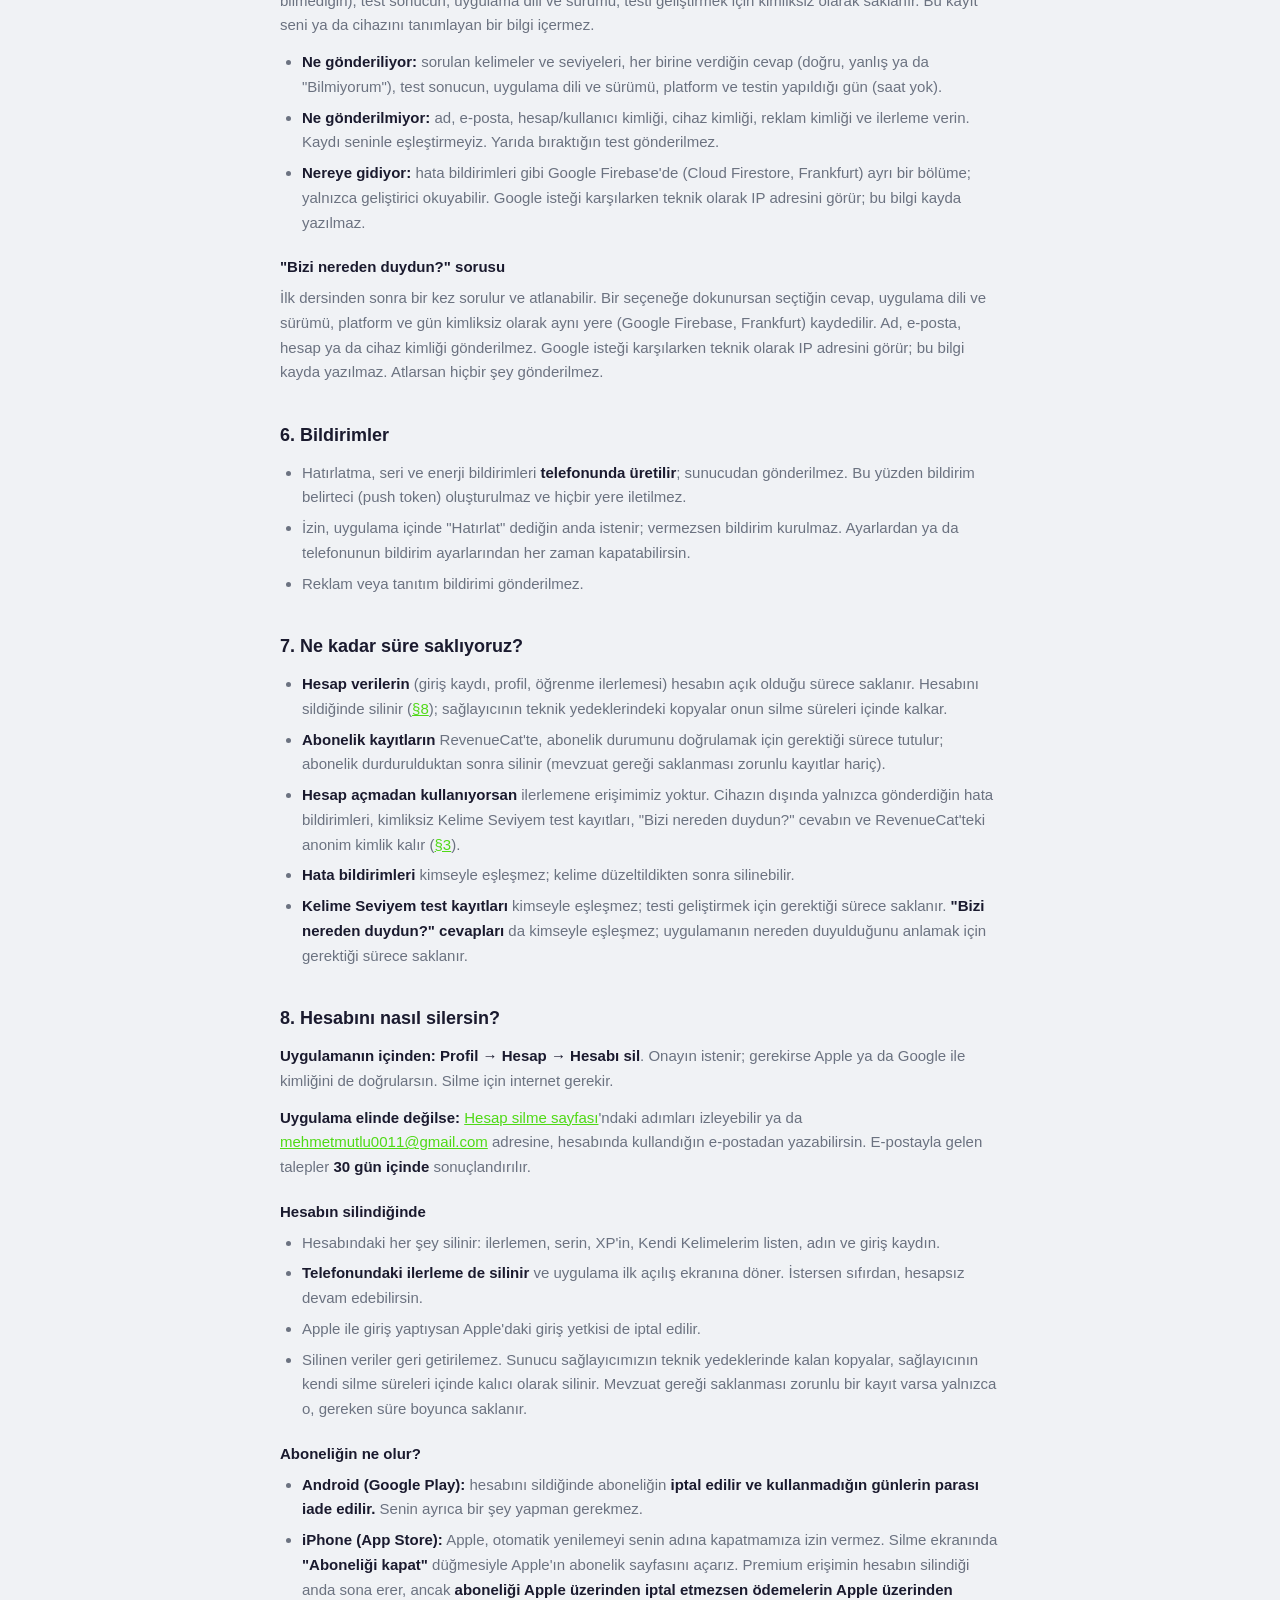
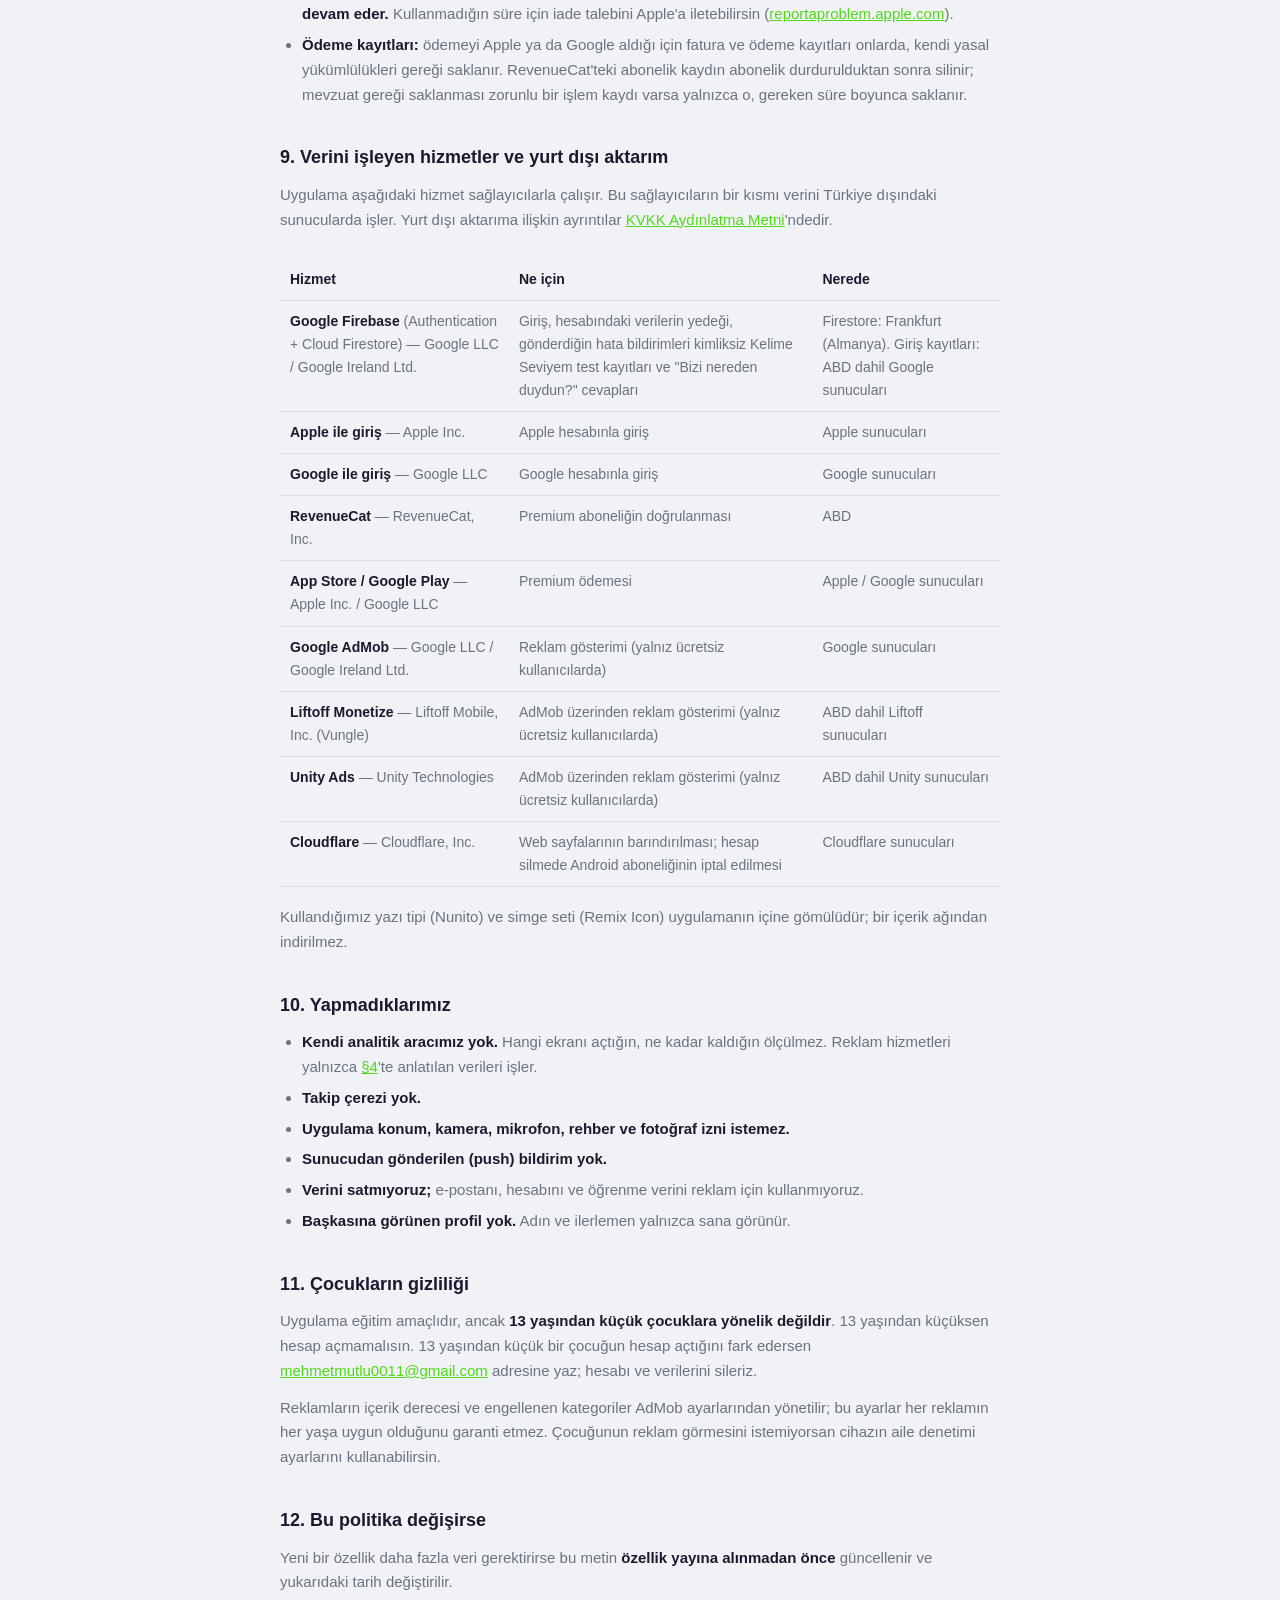
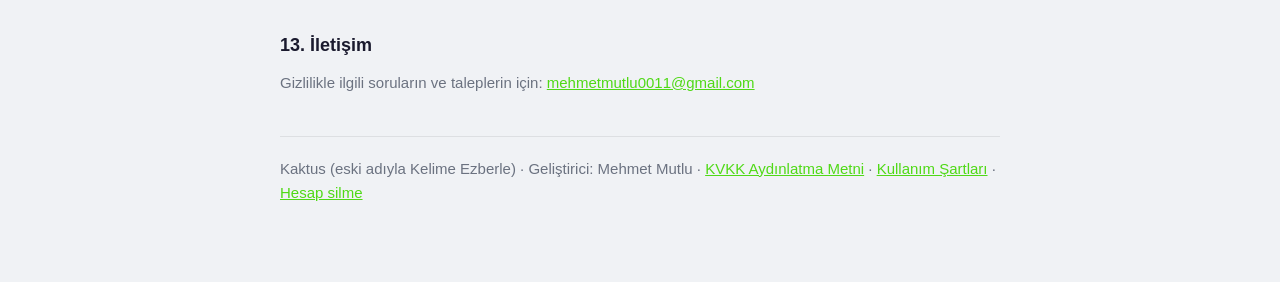
==== commit ec4391c6: "Yasal metinler guncellendi (kaynak: wordmaster/yasal)" ====
--- a/gizlilik.html
+++ b/gizlilik.html
@@ -33,7 +33,7 @@
 
 
   <h1>Gizlilik Politikası</h1>
-  <p class="yasal-tarih">Son güncelleme: 12 Kasım 2026</p>
+  <p class="yasal-tarih">Son güncelleme: 24 Kasım 2026</p>
 
   <div class="yasal-kutu">
     <p><strong>Kısaca:</strong> Kaktus'u <strong>hesap açmadan</strong> kullanabilirsin.
@@ -77,7 +77,8 @@
   <p>Hesap açmasan da bazı teknik veriler cihazından çıkar: reklam verileri (<a href="#reklamlar">§4</a>)
   ve fiyat ile teklif sorgusu için RevenueCat'e giden bilgiler (<a href="#premium">§3</a>). Hata
   bildirimi yalnızca sen gönderirsen iletilir (<a href="#hata-bildirimi">§5</a>). Kelime Seviyem testini
-  bitirdiğinde cevapların kimliksiz olarak gönderilir (<a href="#seviye-testi">§5</a>).</p>
+  bitirdiğinde cevapların kimliksiz olarak gönderilir; "Bizi nereden duydun?" sorusunda
+  seçtiğin cevap da kimliksiz iletilir (<a href="#seviye-testi">§5</a>).</p>
 
   <h2 id="hesap">2. Hesap açarsan (isteğe bağlı)</h2>
   <p>Hesap yalnızca mobil uygulamada (Android ve iPhone) açılabilir ve
@@ -218,6 +219,12 @@
     olarak IP adresini görür; bu bilgi kayda yazılmaz.</li>
   </ul>
 
+  <h3 id="kaynak-sorusu">"Bizi nereden duydun?" sorusu</h3>
+  <p>İlk dersinden sonra bir kez sorulur ve atlanabilir. Bir seçeneğe dokunursan seçtiğin cevap,
+  uygulama dili ve sürümü, platform ve gün kimliksiz olarak aynı yere (Google Firebase, Frankfurt)
+  kaydedilir. Ad, e-posta, hesap ya da cihaz kimliği gönderilmez. Google isteği karşılarken teknik
+  olarak IP adresini görür; bu bilgi kayda yazılmaz. Atlarsan hiçbir şey gönderilmez.</p>
+
   <h2 id="bildirimler">6. Bildirimler</h2>
   <ul>
     <li>Hatırlatma, seri ve enerji bildirimleri <strong>telefonunda üretilir</strong>; sunucudan
@@ -236,11 +243,12 @@
     gerektiği sürece tutulur; abonelik durdurulduktan sonra silinir (mevzuat gereği saklanması
     zorunlu kayıtlar hariç).</li>
     <li><strong>Hesap açmadan kullanıyorsan</strong> ilerlemene erişimimiz yoktur. Cihazın dışında
-    yalnızca gönderdiğin hata bildirimleri, kimliksiz Kelime Seviyem test kayıtları ve RevenueCat'teki anonim kimlik kalır (<a href="#premium">§3</a>).</li>
+    yalnızca gönderdiğin hata bildirimleri, kimliksiz Kelime Seviyem test kayıtları, "Bizi nereden duydun?" cevabın ve RevenueCat'teki anonim kimlik kalır (<a href="#premium">§3</a>).</li>
     <li><strong>Hata bildirimleri</strong> kimseyle eşleşmez; kelime düzeltildikten sonra
     silinebilir.</li>
     <li><strong>Kelime Seviyem test kayıtları</strong> kimseyle eşleşmez; testi geliştirmek için
-    gerektiği sürece saklanır.</li>
+    gerektiği sürece saklanır. <strong>"Bizi nereden duydun?" cevapları</strong> da kimseyle eşleşmez;
+    uygulamanın nereden duyulduğunu anlamak için gerektiği sürece saklanır.</li>
   </ul>
 
   <h2 id="silme">8. Hesabını nasıl silersin?</h2>
@@ -287,7 +295,7 @@
   <div class="yasal-kaydir">
   <table>
     <tr><th>Hizmet</th><th>Ne için</th><th>Nerede</th></tr>
-    <tr><td><strong>Google Firebase</strong> (Authentication + Cloud Firestore) — Google LLC / Google Ireland Ltd.</td><td>Giriş, hesabındaki verilerin yedeği, gönderdiğin hata bildirimleri ve kimliksiz Kelime Seviyem test kayıtları</td><td>Firestore: Frankfurt (Almanya). Giriş kayıtları: ABD dahil Google sunucuları</td></tr>
+    <tr><td><strong>Google Firebase</strong> (Authentication + Cloud Firestore) — Google LLC / Google Ireland Ltd.</td><td>Giriş, hesabındaki verilerin yedeği, gönderdiğin hata bildirimleri kimliksiz Kelime Seviyem test kayıtları ve "Bizi nereden duydun?" cevapları</td><td>Firestore: Frankfurt (Almanya). Giriş kayıtları: ABD dahil Google sunucuları</td></tr>
     <tr><td><strong>Apple ile giriş</strong> — Apple Inc.</td><td>Apple hesabınla giriş</td><td>Apple sunucuları</td></tr>
     <tr><td><strong>Google ile giriş</strong> — Google LLC</td><td>Google hesabınla giriş</td><td>Google sunucuları</td></tr>
     <tr><td><strong>RevenueCat</strong> — RevenueCat, Inc.</td><td>Premium aboneliğin doğrulanması</td><td>ABD</td></tr>
